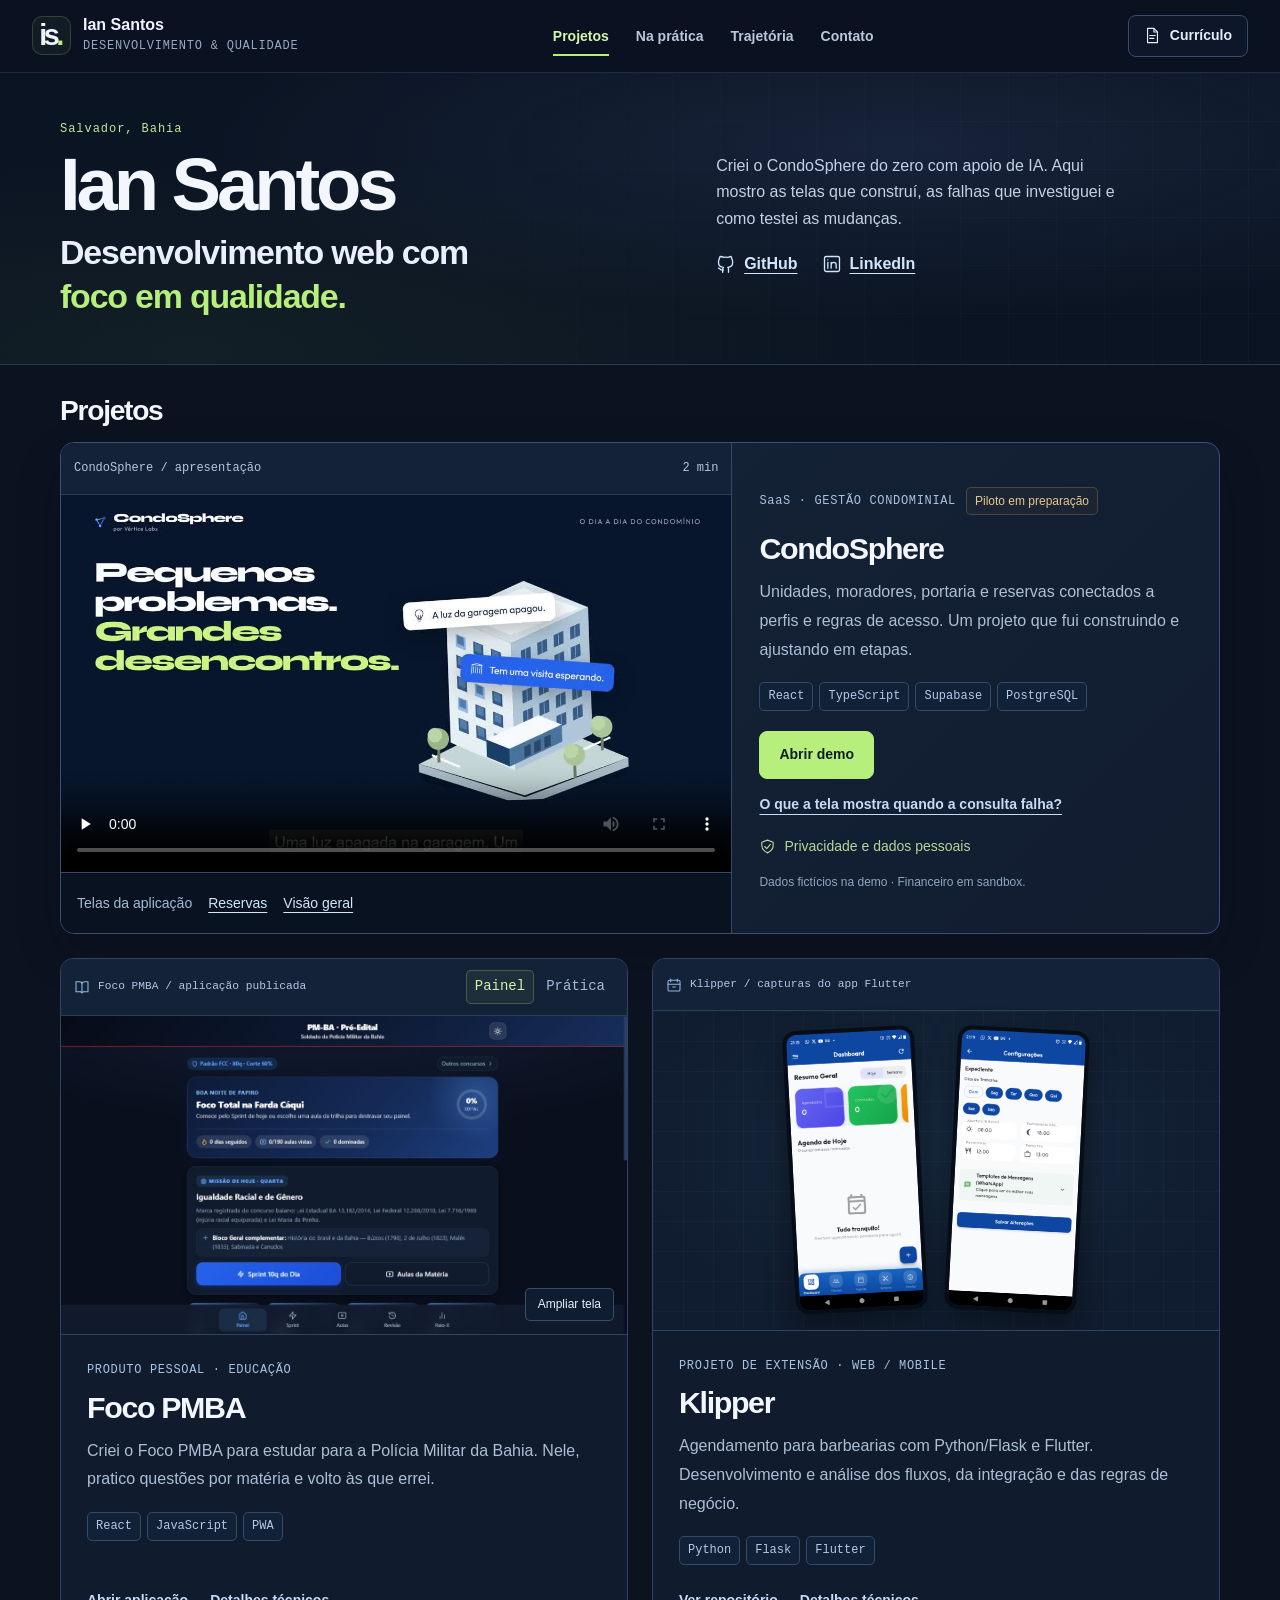
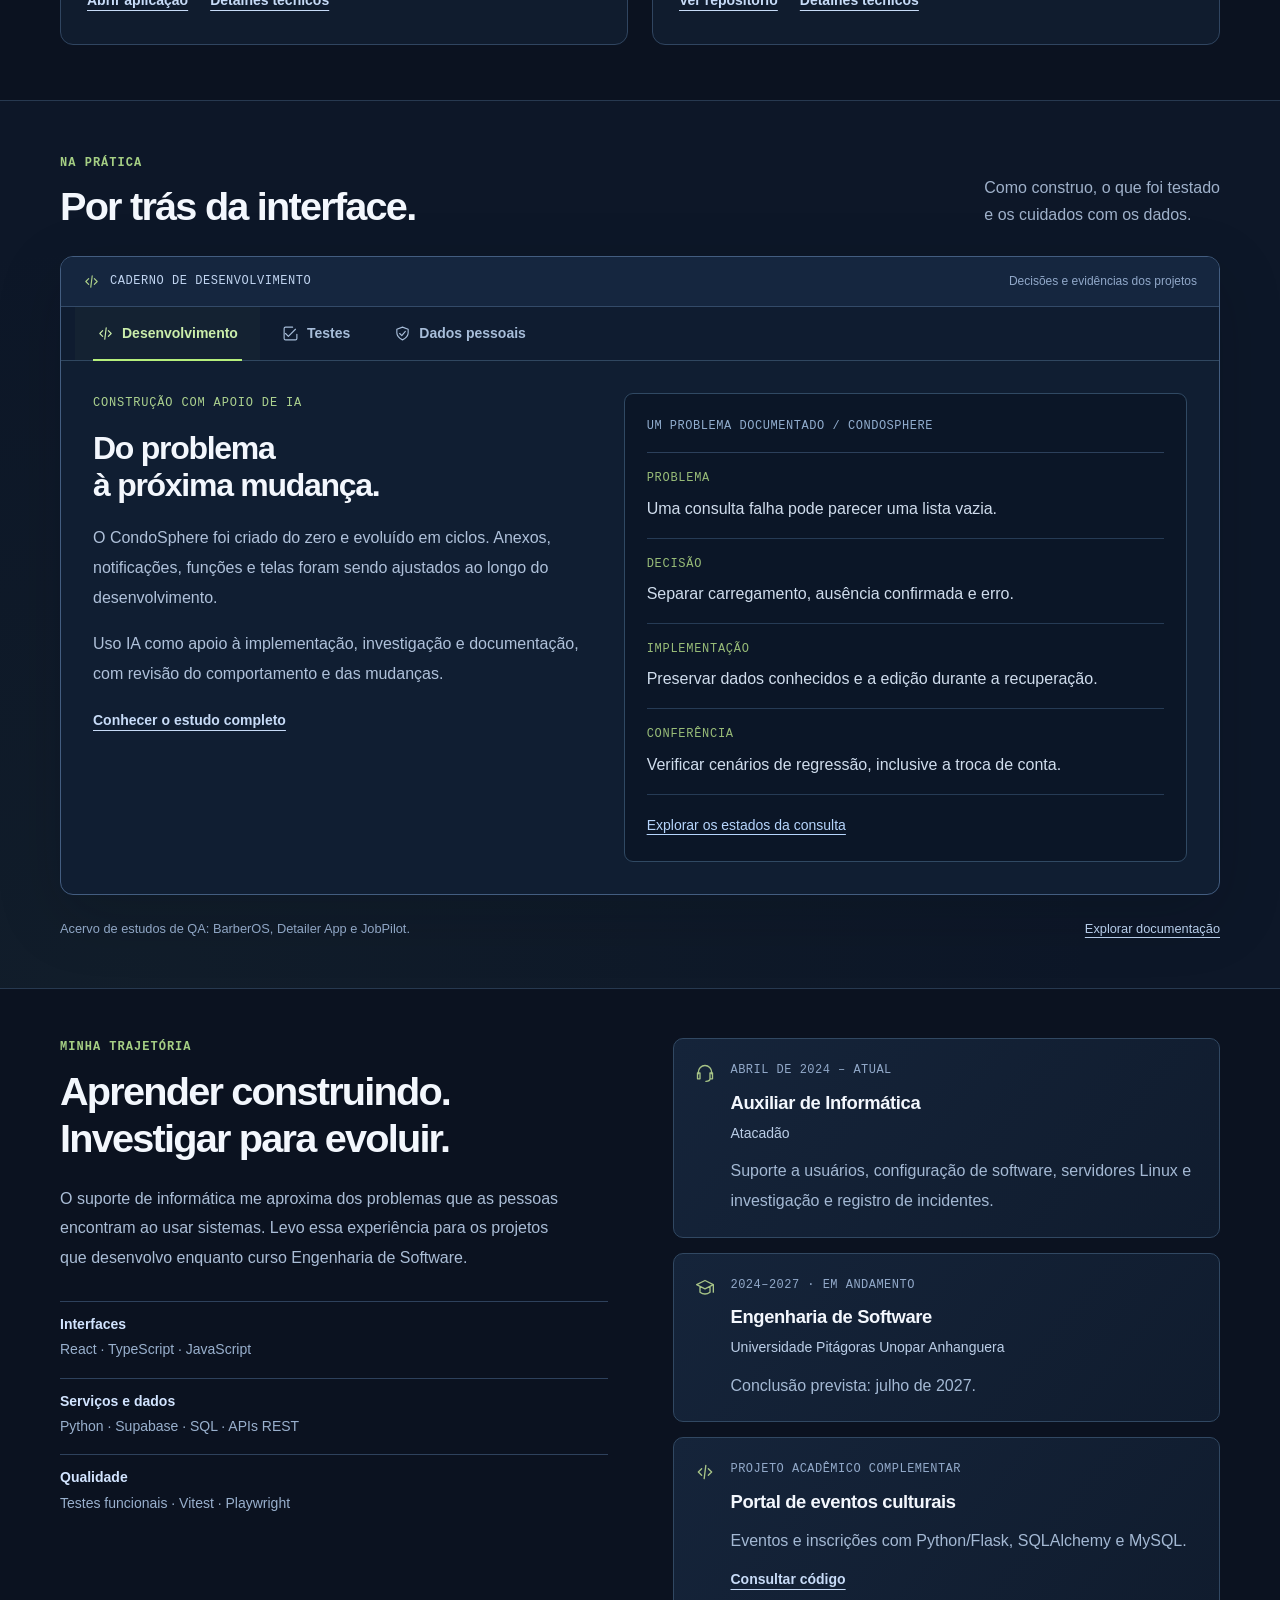
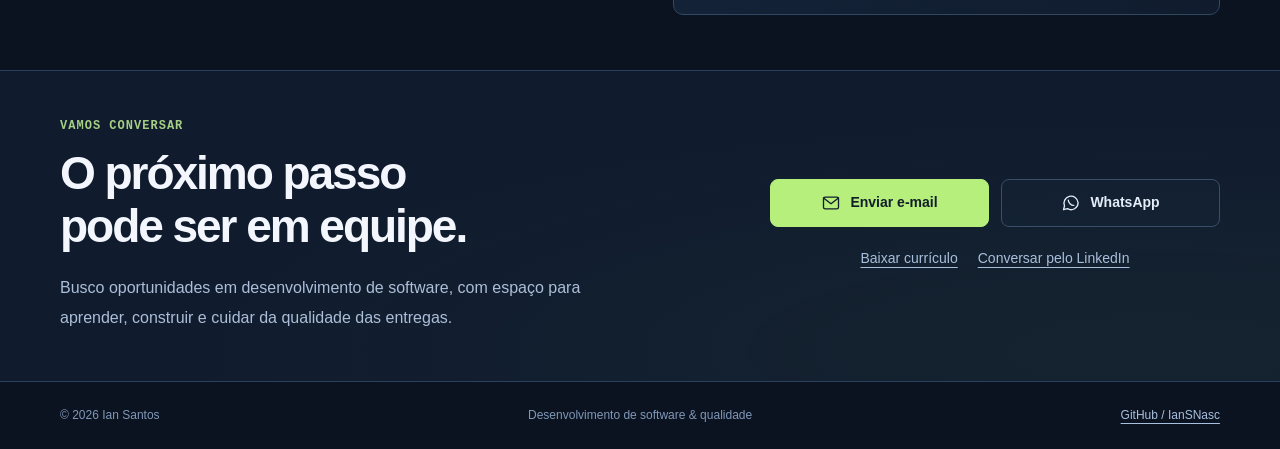
==== docs/index.html @ 783ab62a "Inclui vídeo de apresentação do CondoSphere no portfólio" ====
<!doctype html><html lang="pt-BR"><head><meta charset="utf-8"><meta name="viewport" content="width=device-width, initial-scale=1"><title>Ian Santos | Desenvolvimento de software e qualidade</title><meta name="description" content="Ian Santos: desenvolvimento web com apoio de IA, experiência em suporte e projetos como CondoSphere, Foco PMBA e Klipper. Explore interfaces, decisões, testes e cuidados com dados pessoais."><meta name="theme-color" content="#0b1220"><meta property="og:title" content="Ian Santos | Desenvolvimento de software e qualidade"><meta property="og:description" content="Projetos que construo, problemas que investigo e decisões que posso mostrar."><link rel="icon" href="assets/favicon.svg" type="image/svg+xml"><link rel="stylesheet" href="assets/site.css"><link rel="stylesheet" href="assets/portfolio.css"><script type="module" src="assets/site.js"></script><script type="module" src="assets/showcase.js"></script><script type="module" src="assets/motion.js"></script><script type="module" src="assets/workbench.js"></script></head><body class="portfolio"><a class="skip" href="#conteudo">Pular para o conteúdo</a>
<header class="site-header"><a class="brand" href="#inicio" aria-label="Ian Santos, início"><span class="monogram">is<span>.</span></span><span>Ian Santos<small>DESENVOLVIMENTO & QUALIDADE</small></span></a><nav aria-label="Navegação principal"><a href="#projetos">Projetos</a><a href="#pratica">Na prática</a><a href="#sobre">Trajetória</a><a href="#contato">Contato</a></nav><a class="button small outline header-cta" href="cv/Ian-Santos-Desenvolvimento.pdf"><svg class="ui-icon" viewBox="0 0 24 24" fill="none" stroke="currentColor" stroke-width="1.6" stroke-linecap="round" stroke-linejoin="round" aria-hidden="true"><path d="M14 2H5v20h14V7Z"/><path d="M14 2v5h5M8 12h8m-8 4h6"/></svg>Currículo</a></header>
<main id="conteudo"><div class="reading-progress" aria-hidden="true"></div><section class="hero editorial-hero studio-hero" id="inicio"><div class="hero-mesh" aria-hidden="true"></div><div class="wrap intro-compact">
  <div>
    <p class="intro-kicker">Salvador, Bahia</p>
    <h1>Ian Santos<span>Desenvolvimento web com <em>foco em qualidade.</em></span></h1>
  </div>
  <div class="intro-summary">
    <p>Criei o CondoSphere do zero com apoio de IA. Aqui mostro as telas que construí, as falhas que investiguei e como testei as mudanças.</p>
    <div class="intro-links"><a href="https://github.com/IanSNasc" target="_blank" rel="noopener noreferrer"><svg class="ui-icon" viewBox="0 0 24 24" fill="none" stroke="currentColor" stroke-width="1.6" stroke-linecap="round" stroke-linejoin="round" aria-hidden="true"><path d="M9 19c-4 1-4-2-6-2m12 5v-4c0-1 0-2-1-2 3 0 6-1 6-6 0-1 0-3-1-4 0-1 0-2-1-3-2 0-3 1-4 1a14 14 0 0 0-5 0C8 3 7 3 5 3c-1 1-1 2-1 3-1 1-1 3-1 4 0 5 3 6 6 6-1 1-1 2-1 3v3"/></svg>GitHub</a><a href="https://www.linkedin.com/in/ian-santos-qa" target="_blank" rel="noopener noreferrer"><svg class="ui-icon" viewBox="0 0 24 24" fill="none" stroke="currentColor" stroke-width="1.6" stroke-linecap="round" stroke-linejoin="round" aria-hidden="true"><rect x="3" y="3" width="18" height="18" rx="2"/><path d="M7 10v7m0-10v.1M11 17v-7m0 3c0-4 6-4 6 0v4"/></svg>LinkedIn</a></div>
  </div>
</div></section>
<section class="section wrap project-section" id="projetos"><h2 class="project-heading">Projetos</h2>
<article class="project-feature reveal"><div class="project-stage video-stage">
  <div class="stage-bar"><span>CondoSphere / apresentação</span><span>2 min</span></div>
  <video class="project-video" controls playsinline preload="none" width="1280" height="720" poster="assets/videos/condosphere-capa.jpg" aria-label="Apresentação do CondoSphere">
    <source src="assets/videos/condosphere-apresentacao.mp4" type="video/mp4">
    <a href="assets/videos/condosphere-apresentacao.mp4">Abrir o vídeo de apresentação do CondoSphere</a>
  </video>
  <div class="video-screen-links"><span>Telas da aplicação</span><a href="assets/screenshots/condosphere-reservas.jpg">Reservas</a><a href="assets/screenshots/condosphere-visao-geral.jpg">Visão geral</a></div>
</div><div class="feature-copy"><div class="project-meta"><span class="category">SaaS · GESTÃO CONDOMINIAL</span><span class="project-status">Piloto em preparação</span></div><h3>CondoSphere</h3><p>Unidades, moradores, portaria e reservas conectados a perfis e regras de acesso. Um projeto que fui construindo e ajustando em etapas.</p><div class="tags"><span>React</span><span>TypeScript</span><span>Supabase</span><span>PostgreSQL</span></div><div class="project-actions"><a class="button ink" href="https://condosphere.netlify.app/demo/gestao" target="_blank" rel="noopener noreferrer">Abrir demo</a><a class="text-link" href="casos/condosphere/#decisao">O que a tela mostra quando a consulta falha?</a></div><a class="privacy-shortcut" href="#pratica" data-open-workbench="privacy"><svg class="ui-icon" viewBox="0 0 24 24" fill="none" stroke="currentColor" stroke-width="1.6" stroke-linecap="round" stroke-linejoin="round" aria-hidden="true"><path d="M12 3 4 6v5c0 5 4 8 8 10 4-2 8-5 8-10V6Z"/><path d="m8 12 3 3 5-6"/></svg>Privacidade e dados pessoais</a><p class="project-note">Dados fictícios na demo · Financeiro em sandbox.</p></div></article>
<div class="projects-pair"><article class="studio-project reveal"><div class="project-stage" data-project-gallery="pmba"><div class="stage-bar"><span><svg class="ui-icon" viewBox="0 0 24 24" fill="none" stroke="currentColor" stroke-width="1.6" stroke-linecap="round" stroke-linejoin="round" aria-hidden="true"><path d="M12 5v16M3 4h5a4 4 0 0 1 4 4 4 4 0 0 1 4-4h5v15h-5a4 4 0 0 0-4 2 4 4 0 0 0-4-2H3Z"/></svg>Foco PMBA / aplicação publicada</span><div class="screen-options" role="group" aria-label="Telas do Foco PMBA"><button type="button" data-screen-file="pmba-painel.jpg" aria-pressed="true">Painel</button><button type="button" data-screen-file="pmba-sprint.jpg" aria-pressed="false">Prática</button></div></div><a class="project-capture" href="assets/screenshots/pmba-painel.jpg" aria-label="Ampliar painel do Foco PMBA"><img src="assets/screenshots/pmba-painel.jpg" width="1280" height="720" alt="Painel original do aplicativo Foco PMBA" loading="lazy"><span class="expand-capture">Ampliar tela</span></a><p class="sr-only" data-screen-status aria-live="polite"></p></div><div class="studio-project-copy"><p class="category">PRODUTO PESSOAL · EDUCAÇÃO</p><h3>Foco PMBA</h3><p>Criei o Foco PMBA para estudar para a Polícia Militar da Bahia. Nele, pratico questões por matéria e volto às que errei.</p><div class="tags"><span>React</span><span>JavaScript</span><span>PWA</span></div><div class="project-actions"><a class="text-link" href="https://pm-sp-questoes.web.app/" target="_blank" rel="noopener noreferrer">Abrir aplicação</a><button class="text-button" data-case="pmba">Detalhes técnicos</button></div></div></article>
<article class="studio-project reveal"><div class="mobile-stage"><div class="stage-bar"><span><svg class="ui-icon" viewBox="0 0 24 24" fill="none" stroke="currentColor" stroke-width="1.6" stroke-linecap="round" stroke-linejoin="round" aria-hidden="true"><rect x="3" y="5" width="18" height="16" rx="2"/><path d="M7 3v4m10-4v4M3 11h18m-11 4h4"/></svg>Klipper / capturas do app Flutter</span></div><div class="phone-composition"><a href="assets/screenshots/klipper-dashboard.jpeg" aria-label="Ampliar painel original do Klipper"><img src="assets/screenshots/klipper-dashboard.jpeg" width="720" height="1600" alt="Painel original do Klipper em Flutter" loading="lazy"></a><a href="assets/screenshots/klipper-horarios.jpeg" aria-label="Ampliar horários originais do Klipper"><img src="assets/screenshots/klipper-horarios.jpeg" width="720" height="1600" alt="Configuração original de expediente no Klipper" loading="lazy"></a></div></div><div class="studio-project-copy"><p class="category">PROJETO DE EXTENSÃO · WEB / MOBILE</p><h3>Klipper</h3><p>Agendamento para barbearias com Python/Flask e Flutter. Desenvolvimento e análise dos fluxos, da integração e das regras de negócio.</p><div class="tags"><span>Python</span><span>Flask</span><span>Flutter</span></div><div class="project-actions"><a class="text-link" href="https://github.com/IanSNasc/projeto-extensao-2-klipper" target="_blank" rel="noopener noreferrer">Ver repositório</a><button class="text-button" data-case="klipper">Detalhes técnicos</button></div></div></article></div></section>
<section class="practice-section" id="pratica"><span class="anchor-compat" id="qualidade" aria-hidden="true"></span><span class="anchor-compat" id="processo" aria-hidden="true"></span><div class="wrap"><div class="section-head reveal"><div><p class="eyebrow light">NA PRÁTICA</p><h2>Por trás da interface.</h2></div><p>Como construo, o que foi testado<br>e os cuidados com os dados.</p></div><div class="workbench reveal" data-workbench><div class="workbench-top"><span><svg class="ui-icon" viewBox="0 0 24 24" fill="none" stroke="currentColor" stroke-width="1.6" stroke-linecap="round" stroke-linejoin="round" aria-hidden="true"><path d="m8 8-4 4 4 4m8-8 4 4-4 4m-3-12-2 16"/></svg>CADERNO DE DESENVOLVIMENTO</span><span>Decisões e evidências dos projetos</span></div><div class="workbench-tabs" role="tablist" aria-label="Etapas do trabalho" hidden><button id="tab-development" type="button" role="tab" aria-selected="true" aria-controls="panel-development" data-workbench-tab="development" aria-label="Desenvolvimento"><svg class="ui-icon" viewBox="0 0 24 24" fill="none" stroke="currentColor" stroke-width="1.6" stroke-linecap="round" stroke-linejoin="round" aria-hidden="true"><path d="m8 8-4 4 4 4m8-8 4 4-4 4m-3-12-2 16"/></svg><span class="tab-wide">Desenvolvimento</span><span class="tab-small">Construção</span></button><button id="tab-testing" type="button" role="tab" aria-selected="false" aria-controls="panel-testing" tabindex="-1" data-workbench-tab="testing"><svg class="ui-icon" viewBox="0 0 24 24" fill="none" stroke="currentColor" stroke-width="1.6" stroke-linecap="round" stroke-linejoin="round" aria-hidden="true"><path d="m5 12 4 4L19 6"/><path d="M21 13v6a2 2 0 0 1-2 2H5a2 2 0 0 1-2-2V5a2 2 0 0 1 2-2h10"/></svg>Testes</button><button id="tab-privacy" type="button" role="tab" aria-selected="false" aria-controls="panel-privacy" tabindex="-1" data-workbench-tab="privacy"><svg class="ui-icon" viewBox="0 0 24 24" fill="none" stroke="currentColor" stroke-width="1.6" stroke-linecap="round" stroke-linejoin="round" aria-hidden="true"><path d="M12 3 4 6v5c0 5 4 8 8 10 4-2 8-5 8-10V6Z"/><path d="m8 12 3 3 5-6"/></svg>Dados pessoais</button></div>
<section class="workbench-panel" id="panel-development" role="tabpanel" aria-labelledby="tab-development" tabindex="0"><div class="workbench-story"><p class="panel-kicker">CONSTRUÇÃO COM APOIO DE IA</p><h3>Do problema<br>à próxima mudança.</h3><p>O CondoSphere foi criado do zero e evoluído em ciclos. Anexos, notificações, funções e telas foram sendo ajustados ao longo do desenvolvimento.</p><p>Uso IA como apoio à implementação, investigação e documentação, com revisão do comportamento e das mudanças.</p><a class="text-link" href="casos/condosphere/">Conhecer o estudo completo</a></div><div class="decision-notebook"><div class="notebook-label">UM PROBLEMA DOCUMENTADO / CONDOSPHERE</div><dl><div><dt>PROBLEMA</dt><dd>Uma consulta falha pode parecer uma lista vazia.</dd></div><div><dt>DECISÃO</dt><dd>Separar carregamento, ausência confirmada e erro.</dd></div><div><dt>IMPLEMENTAÇÃO</dt><dd>Preservar dados conhecidos e a edição durante a recuperação.</dd></div><div><dt>CONFERÊNCIA</dt><dd>Verificar cenários de regressão, inclusive a troca de conta.</dd></div></dl><a href="casos/condosphere/#decisao">Explorar os estados da consulta</a></div></section>
<section class="workbench-panel" id="panel-testing" role="tabpanel" aria-labelledby="tab-testing" tabindex="0"><div class="workbench-story"><p class="panel-kicker">TESTES COM VERSÃO E ESCOPO</p><h3>Resultados que<br>dá para conferir.</h3><p>Os registros informam o que foi executado, em qual versão e o que ficou fora da validação.</p><p class="record-note">Execuções locais registradas em 25/11/2026. Este painel consulta resultados documentados; não executa testes ao vivo.</p><button class="text-button" data-case="evidencias">Consultar o registro e seus limites</button></div><div class="test-records"><article><div class="test-record-heading"><span>FOCO PMBA</span><strong class="pass-label">17 / 17 aprovados</strong></div><pre aria-label="Resumo do registro do Foco PMBA"><code>{
  "commit": "089f5e1",
  "testes": 17,
  "aprovados": 17,
  "falhas": 0
}</code></pre><p>Respostas, filtros, treino e preservação do progresso.</p></article><article><div class="test-record-heading"><span>CONDOSPHERE / DOCUMENTOS</span><strong class="pending-label">14 / 15 aprovados</strong></div><p>Uma falha na expectativa dos argumentos da consulta do cadastro permanece no registro. A execução completa do projeto teve outras falhas.</p><a class="text-link" href="casos/condosphere/#evidencias">Ver cenários, versão e limites</a></article></div></section>
<section class="workbench-panel" id="panel-privacy" role="tabpanel" aria-labelledby="tab-privacy" tabindex="0"><div class="workbench-story"><p class="panel-kicker">CUIDADOS COM DADOS PESSOAIS</p><h3>Acesso e exposição<br>também são decisões.</h3><p>O fluxo de privacidade documentado restringe os dados por titular, seleciona campos na exportação e exige revisão da entrega de arquivos.</p><p class="record-note">Implementação local documentada. Publicação e homologação autenticada não confirmadas; a política de retenção dos dados de origem permanece pendente.</p><a class="text-link" href="casos/condosphere/#privacidade">Explorar privacidade e evidências</a></div><div class="privacy-notebook"><div class="privacy-proof"><svg class="ui-icon" viewBox="0 0 24 24" fill="none" stroke="currentColor" stroke-width="1.6" stroke-linecap="round" stroke-linejoin="round" aria-hidden="true"><path d="M12 3 4 6v5c0 5 4 8 8 10 4-2 8-5 8-10V6Z"/><path d="m8 12 3 3 5-6"/></svg><div><strong>45 testes aprovados</strong><span>Seis suítes · registro local · commit 303c81c</span></div></div><dl><div><dt>NO PRODUTO</dt><dd>Isolamento por titular, exportação com escopo e entrega revisada.</dd></div><div><dt>NO PORTFÓLIO</dt><dd>Capturas e PDF revisados; exemplos de telefone e referências locais minimizados.</dd></div><div><dt>NA PUBLICAÇÃO</dt><dd>Verificação de padrões de dados indevidos e credenciais no CI, sem imprimir os valores encontrados.</dd></div></dl><p>Testes locais e verificações de publicação não certificam conformidade integral com a LGPD.</p></div></section></div><div class="archive-line"><span>Acervo de estudos de QA: BarberOS, Detailer App e JobPilot.</span><a href="https://github.com/IanSNasc/portfolio-qa-ian-santos/tree/master/projetos" target="_blank" rel="noopener noreferrer">Explorar documentação</a></div></div></section>
<section class="trajectory-section wrap section" id="sobre"><div class="trajectory-copy"><p class="eyebrow light">MINHA TRAJETÓRIA</p><h2>Aprender construindo.<br>Investigar para evoluir.</h2><p>O suporte de informática me aproxima dos problemas que as pessoas encontram ao usar sistemas. Levo essa experiência para os projetos que desenvolvo enquanto curso Engenharia de Software.</p><div class="skill-groups"><div><h3>Interfaces</h3><p>React · TypeScript · JavaScript</p></div><div><h3>Serviços e dados</h3><p>Python · Supabase · SQL · APIs REST</p></div><div><h3>Qualidade</h3><p>Testes funcionais · Vitest · Playwright</p></div></div></div><div class="career-cards"><article><svg class="ui-icon" viewBox="0 0 24 24" fill="none" stroke="currentColor" stroke-width="1.6" stroke-linecap="round" stroke-linejoin="round" aria-hidden="true"><path d="M4 13v-2a8 8 0 0 1 16 0v2M6 12H3v7h3zm12 0h3v7h-3zm0 7c0 2-2 3-5 3"/></svg><div><span>ABRIL DE 2024 – ATUAL</span><h3>Auxiliar de Informática</h3><strong>Atacadão</strong><p>Suporte a usuários, configuração de software, servidores Linux e investigação e registro de incidentes.</p></div></article><article><svg class="ui-icon" viewBox="0 0 24 24" fill="none" stroke="currentColor" stroke-width="1.6" stroke-linecap="round" stroke-linejoin="round" aria-hidden="true"><path d="m2 8 10-5 10 5-10 5Zm4 2v7c4 3 8 3 12 0v-7M22 8v9"/></svg><div><span>2024–2027 · EM ANDAMENTO</span><h3>Engenharia de Software</h3><strong>Universidade Pitágoras Unopar Anhanguera</strong><p>Conclusão prevista: julho de 2027.</p></div></article><article><svg class="ui-icon" viewBox="0 0 24 24" fill="none" stroke="currentColor" stroke-width="1.6" stroke-linecap="round" stroke-linejoin="round" aria-hidden="true"><path d="m8 8-4 4 4 4m8-8 4 4-4 4m-3-12-2 16"/></svg><div><span>PROJETO ACADÊMICO COMPLEMENTAR</span><h3>Portal de eventos culturais</h3><p>Eventos e inscrições com Python/Flask, SQLAlchemy e MySQL.</p><a class="text-link" href="https://github.com/IanSNasc/meu-projeto-flask" target="_blank" rel="noopener noreferrer">Consultar código</a></div></article></div></section>
<section class="contact-section" id="contato"><div class="wrap contact-grid"><div><p class="eyebrow light">VAMOS CONVERSAR</p><h2>O próximo passo<br>pode ser em equipe.</h2><p>Busco oportunidades em desenvolvimento de software, com espaço para aprender, construir e cuidar da qualidade das entregas.</p></div><div class="contact-actions">
  <a class="button primary" href="mailto:ian.s4ntos@gmail.com"><svg class="ui-icon" viewBox="0 0 24 24" fill="none" stroke="currentColor" stroke-width="1.6" stroke-linecap="round" stroke-linejoin="round" aria-hidden="true"><rect x="3" y="5" width="18" height="14" rx="2"/><path d="m3 6 9 7 9-7"/></svg>Enviar e-mail</a>
  <a class="button dark-outline" href="https://wa.me/5571992887024?text=Oi%2C%20Ian!%20Vi%20seu%20portf%C3%B3lio%20e%20gostaria%20de%20conversar%20sobre%20uma%20oportunidade." target="_blank" rel="noopener noreferrer"><svg class="ui-icon" viewBox="0 0 24 24" fill="none" stroke="currentColor" stroke-width="1.6" stroke-linecap="round" stroke-linejoin="round" aria-hidden="true"><path d="M20.5 11.5a8.5 8.5 0 0 1-12.8 7.3L3 20l1.2-4.4A8.5 8.5 0 1 1 20.5 11.5Z"/><path d="M8.7 8.5c.1 3.1 3.3 6.3 6.6 6.4"/></svg>WhatsApp</a>
  <div class="contact-resources"><a class="contact-link" href="cv/Ian-Santos-Desenvolvimento.pdf">Baixar currículo</a><a class="contact-link" href="https://www.linkedin.com/in/ian-santos-qa" target="_blank" rel="noopener noreferrer">Conversar pelo LinkedIn</a></div>
</div></div></section></main><footer class="wrap site-footer"><span>© 2026 Ian Santos</span><span>Desenvolvimento de software & qualidade</span><a href="https://github.com/IanSNasc" target="_blank" rel="noopener noreferrer">GitHub / IanSNasc</a></footer>
<dialog id="case-dialog" aria-labelledby="case-title"><div class="dialog-head"><span class="eyebrow">POR TRÁS DO PROJETO</span><button id="close-case" aria-label="Fechar estudo de caso">Fechar ×</button></div><div id="case-content"></div></dialog>
<dialog id="screen-dialog" aria-labelledby="screen-dialog-title"><div class="lightbox-toolbar"><div><span class="eyebrow light">INTERFACE ORIGINAL</span><h2 id="screen-dialog-title">Tela do projeto</h2></div><button type="button" data-close-screen aria-label="Fechar tela ampliada">Fechar ×</button></div><div class="lightbox-image"><img id="screen-dialog-image" alt=""></div><div class="lightbox-footer"><p id="screen-dialog-caption" aria-live="polite"></p><div><button type="button" data-previous-screen aria-label="Ver tela anterior">Anterior</button><span data-screen-count></span><button type="button" data-next-screen aria-label="Ver próxima tela">Próxima</button></div></div></dialog>
<button class="back-top" type="button" aria-label="Voltar ao início">Topo</button><noscript><p class="wrap">Sem JavaScript, os projetos e links continuam disponíveis e as três etapas do painel são apresentadas em sequência. As aplicações externas têm seus próprios requisitos.</p></noscript></body></html>
---- docs/assets/site.css ----
@charset "UTF-8";
:root{--ink:#101b2d;--muted:#536078;--paper:#fff;--soft:#f3f6fa;--line:#dce3ec;--green:#bcf477;--blue:#294cc5;--radius:18px;font-family:Inter,"Segoe UI",Arial,sans-serif;color:var(--ink);background:var(--paper);font-synthesis:none}*{box-sizing:border-box}html{scroll-behavior:smooth;scroll-padding-top:100px}body{margin:0;font-size:16px;line-height:1.65}button,input,select,textarea{font:inherit}a{color:inherit;text-underline-offset:4px}button,a{-webkit-tap-highlight-color:transparent}button{cursor:pointer}a:focus-visible,button:focus-visible,input:focus-visible,select:focus-visible,textarea:focus-visible{outline:3px solid #6686ff;outline-offset:4px}h1,h2,h3,p{margin-top:0}h1,h2,h3{line-height:1.12;letter-spacing:-.045em}h2{font-size:clamp(2rem,3.5vw,3rem);font-weight:750}h3{font-size:1.65rem}.wrap{width:min(1160px,calc(100% - 72px));margin-inline:auto}.section{padding-block:100px}.skip{position:absolute;top:-100px;left:20px;background:var(--green);padding:12px;z-index:20}.skip:focus{top:10px}.site-header{padding:20px 36px;display:flex;align-items:center;gap:40px;justify-content:space-between;max-width:1440px;margin:auto;background:#fff}.brand{display:flex;gap:13px;text-decoration:none;align-items:center;font-weight:750;line-height:1.4}.monogram{font-size:2.1rem;font-weight:800;letter-spacing:-.1em;padding-right:4px}.monogram span{color:#507e25}.brand small{display:block;font: .64rem/1.8 Consolas,monospace;letter-spacing:.09em;font-weight:700}.site-header nav{display:flex;gap:28px;align-items:center}.site-header nav a{font-size:.9rem;text-decoration:none;font-weight:600}.site-header nav a:hover{color:var(--blue)}.button{display:inline-flex;align-items:center;justify-content:center;padding:13px 23px;min-height:48px;border-radius:8px;border:1px solid transparent;text-decoration:none;font-size:.92rem;font-weight:700;line-height:1.4;transition:transform .15s,background .15s;white-space:nowrap}.button:hover{transform:translateY(-2px)}.button.small{padding:10px 16px;min-height:42px}.button.primary{background:var(--green);color:var(--ink)}.button.primary:hover{background:#cdf89e}.button.ink{background:var(--ink);color:white}.button.outline{border-color:var(--line)}.button.dark-outline{border-color:#526079;color:#fff}.actions{display:flex;gap:20px;align-items:center;flex-wrap:wrap}.hero{background:var(--ink);color:white;overflow:hidden}.hero-grid{display:grid;grid-template-columns:1.05fr 1fr;gap:66px;align-items:center;padding-block:72px 75px}.eyebrow,.micro,.project-label,.art-kicker{font:700 .75rem/1.5 Consolas,"Courier New",monospace;letter-spacing:.11em;margin-bottom:20px;color:#4b6352}.eyebrow.light{color:var(--green)}.hero h1{font-size:clamp(3rem,5vw,4.5rem);line-height:1.03;margin-bottom:26px;font-weight:750}.hero h1 span{color:var(--green)}.hero-intro{color:#c4cedd;max-width:465px;font-size:1.08rem;line-height:1.7;margin-bottom:30px}.hero-footnote{font:.78rem/1.6 Consolas,monospace;color:#b7c3d5;margin:24px 0 0}.hero-showcase{position:relative;padding-top:25px}.showcase-caption,.showcase-bottom{display:flex;justify-content:space-between;gap:12px;font:.75rem/1.6 Consolas,monospace;letter-spacing:.05em;color:#b5c3d5;margin-bottom:12px}.showcase-bottom{margin-top:16px;align-items:center;letter-spacing:0}.showcase-bottom a{color:var(--green);font-family:"Segoe UI",Arial,sans-serif;font-size:.78rem;font-weight:650}.product-window{border:1px solid #425268;border-radius:14px;overflow:hidden;box-shadow:0 35px 60px #0004;background:#f5f7fb;color:var(--ink);transform:rotate(-1deg)}.window-bar{padding:16px 20px;display:flex;gap:10px;align-items:center;border-bottom:1px solid var(--line);background:#fff;font-size:.82rem}.product-symbol{display:grid;place-items:center;background:var(--ink);color:var(--green);width:27px;height:27px;border-radius:7px;font-weight:800}.window-label{margin-left:auto;font:.75rem Consolas,monospace;letter-spacing:.06em;color:var(--muted)}.product-body{display:grid;grid-template-columns:52px 1fr}.mini-nav{background:#fff;padding:24px 10px;display:flex;align-items:center;gap:22px;flex-direction:column;border-right:1px solid var(--line);color:#647088}.mini-nav span{width:30px;text-align:center}.mini-active{color:var(--blue);background:#e7edff;border-radius:5px}.product-main{padding:30px 23px}.product-main h2{font-size:1.65rem;margin-bottom:25px}.product-main .micro{font-size:.75rem;margin-bottom:10px;color:var(--muted)}.preview-stats{display:grid;grid-template-columns:repeat(3,1fr);gap:8px;margin-bottom:22px}.preview-stats div{padding:12px 8px;background:#fff;border:1px solid var(--line);border-radius:7px}.preview-stats span{font-size:.75rem;color:var(--muted);display:block}.preview-stats strong{font-size:.8rem;font-weight:700}.preview-row{display:flex;align-items:center;gap:9px;font-size:.75rem;background:#fff;border-radius:8px;padding:14px 10px;margin-bottom:9px;border:1px solid #e1e7ef}.preview-row small{display:block;color:var(--muted);font-size:.75rem}.line-icon{width:26px;height:30px;display:grid;place-items:center;color:var(--blue);font-size:1.1rem}.preview-row .status{margin-left:auto;background:#fff1d6;color:#7b5300;padding:2px 6px;border-radius:5px;font-size:.75rem}.tick{margin-left:auto;color:#3c702a}.preview-code{font:.75rem/1.9 Consolas,monospace;border-top:1px solid var(--line);margin-top:20px;padding-top:15px;color:var(--muted)}.preview-code span{color:#254baf}.stack-strip{display:flex;gap:24px;justify-content:center;font:.75rem Consolas,monospace;color:#bdc8d8;margin-top:42px}.intro-band{background:var(--soft);border-bottom:1px solid var(--line)}.intro-band>.wrap{display:flex;justify-content:space-between;align-items:center;padding-block:26px;gap:24px}.intro-band p{margin:0;font-size:.95rem;color:var(--muted);line-height:1.7}.intro-band strong{font-weight:650;color:var(--ink)}.intro-band span{font:.75rem Consolas,monospace;color:var(--muted)}.section-head{display:flex;justify-content:space-between;align-items:flex-end;gap:30px;margin-bottom:38px}.section-head h2{margin:0}.section-head p:not(.eyebrow){font-size:.92rem;color:var(--muted);margin-bottom:2px;line-height:1.7}.section-head .eyebrow{margin-bottom:16px}.featured-project{display:grid;grid-template-columns:1.2fr 1fr;background:var(--soft);border:1px solid var(--line);border-radius:var(--radius);overflow:hidden}.featured-copy{padding:42px}.featured-copy h3{font-size:2.3rem;margin-bottom:16px}.project-label{color:var(--blue);font-size:.75rem;margin-bottom:14px}.project-lead{font-size:1.55rem;line-height:1.35;letter-spacing:-.035em;font-weight:650;margin-bottom:20px}.featured-copy>p:not(.project-label):not(.project-lead):not(.project-note){color:var(--muted);font-size:.96rem}.tags{display:flex;gap:8px;flex-wrap:wrap;margin:24px 0}.tags span{font:.75rem/1.6 Consolas,monospace;border:1px solid #ccd6e3;border-radius:5px;padding:4px 8px;color:#374962;background:#fff}.text-button,.text-link{color:var(--ink);font-size:.86rem;font-weight:700;text-underline-offset:5px}.text-button{border:0;background:none;padding:12px 0;text-decoration:underline}.project-note{font-size:.76rem;line-height:1.7;color:var(--muted);margin:22px 0 0}.architecture{background:#e8eef4;padding:42px;display:flex;flex-direction:column;justify-content:center}.architecture .micro{text-align:center;font-size:.75rem;color:var(--muted);margin-bottom:25px}.arch-node{background:#fff;border:1px solid #c6d2df;border-radius:10px;padding:17px 20px}.arch-node small{font:.75rem Consolas,monospace;letter-spacing:.08em;color:var(--muted);display:block;margin-bottom:6px}.arch-node strong{display:block;font-size:.94rem}.arch-node span{display:block;font-size:.75rem;color:var(--muted);margin-top:4px}.arch-node.accent{background:var(--ink);color:white;border-color:var(--ink)}.arch-node.accent small{color:var(--green)}.arch-node.accent span{color:#c4cedb}.connector{height:18px;border-left:1px dashed #8091ab;align-self:center}.architecture-note{font-size:.75rem;line-height:1.7;color:var(--muted);text-align:center;margin:22px 0 0}.project-grid{display:grid;grid-template-columns:1fr 1fr;gap:26px;margin-top:26px}.project-card{border:1px solid var(--line);border-radius:var(--radius);overflow:hidden;display:flex;flex-direction:column}.project-art{height:250px;padding:27px 32px;position:relative;overflow:hidden}.art-kicker{display:block;color:inherit;font-size:.75rem;margin-bottom:14px}.project-art>strong{font-size:1.95rem;letter-spacing:-.04em;line-height:1.15;display:block;position:relative;z-index:1}.pmba-art{background:#dce7ff;color:#153b91}.klipper-art{background:#e7eddf;color:#33422a}.art-footer{position:absolute;bottom:24px;font:.75rem Consolas,monospace;letter-spacing:.05em}.study-chart{position:absolute;right:35px;bottom:44px;height:120px;display:flex;align-items:end;gap:8px;transform:rotate(-7deg);opacity:.5}.study-chart i{width:21px;background:#7197e8;border-radius:5px 5px 0 0}.study-chart i:nth-child(1){height:30%}.study-chart i:nth-child(2){height:42%}.study-chart i:nth-child(3){height:34%}.study-chart i:nth-child(4){height:60%}.study-chart i:nth-child(5){height:52%}.study-chart i:nth-child(6){height:75%}.study-chart i:nth-child(7){height:100%;background:#294cc5}.schedule{position:absolute;right:-24px;bottom:45px;display:grid;grid-template-columns:auto auto;gap:8px 18px;padding:18px;background:#fff9;border:1px solid #bccbb8;border-radius:8px;transform:rotate(-8deg);font:.75rem Consolas,monospace}.schedule b{font-weight:normal;border-left:3px solid #5d7948;padding-left:12px}.card-content{padding:30px;display:flex;flex-direction:column;flex:1}.card-content h3{margin-bottom:14px}.card-content>p:not(.project-label){font-size:.94rem;color:var(--muted);margin-bottom:0}.card-links{display:flex;justify-content:space-between;align-items:center;gap:16px;flex-wrap:wrap;margin-top:auto;padding-top:0}.card-links a,.card-links button{font-size:.84rem;font-weight:700}.card-links button{border:0;background:none;padding:12px 0;text-decoration:underline}.card-content>small{display:block;font-size:.75rem;line-height:1.65;color:var(--muted);border-top:1px solid var(--line);padding-top:16px;margin-top:16px}.quality-section{background:var(--ink);color:#fff;padding:85px 0}.quality-section .section-head p:not(.eyebrow){color:#bdc8d9}.quality-grid{display:grid;grid-template-columns:repeat(3,1fr);gap:40px;margin:50px 0}.quality-grid article{border-top:1px solid #42516b;padding-top:25px}.quality-symbol{font:1.7rem Consolas,monospace;color:var(--green);display:block;margin-bottom:25px}.quality-grid h3{font-size:1.4rem;margin-bottom:18px}.quality-grid p{color:#c0ccdc;font-size:.91rem;line-height:1.8}.link-light{border:0;background:none;color:var(--green);font-weight:650;font-size:.83rem;padding:8px 0;text-decoration:underline;text-underline-offset:5px}.archive-line{display:flex;gap:25px;justify-content:space-between;border-top:1px solid #42516b;padding-top:24px;font-size:.78rem;color:#bfcbdb}.archive-line a{white-space:nowrap;color:#fff}.process-section{display:grid;grid-template-columns:1fr 1fr;gap:100px}.section-description{font-size:1.03rem;color:var(--muted);max-width:440px}.process-note{font-size:.78rem;color:var(--muted);border-left:2px solid #aec77b;padding-left:16px;margin-top:30px;max-width:420px}.process-list{list-style:none;padding:0;margin:0}.process-list li{border-top:1px solid var(--line);padding:22px 0}.process-list li:first-child{padding-top:0;border:0}.process-list span{font:.75rem Consolas,monospace;color:var(--blue);letter-spacing:.08em;display:block;margin-bottom:9px}.process-list strong{font-size:1.04rem;line-height:1.5;display:block}.process-list p{font-size:.87rem;line-height:1.7;color:var(--muted);margin:8px 0 0}.about-section{background:var(--soft);padding:80px 0;border-top:1px solid var(--line);border-bottom:1px solid var(--line)}.about-grid{display:grid;grid-template-columns:1fr 1fr;gap:100px}.about-grid h2{font-size:3rem;margin-bottom:18px}.about-lead{font-size:1.4rem;font-weight:650;line-height:1.4}.about-grid p:not(.eyebrow):not(.about-lead){color:var(--muted);font-size:.93rem}.about-details>div{border-bottom:1px solid var(--line);padding:18px 0}.about-details>div:first-child{padding-top:0}.about-details span{font:.75rem Consolas,monospace;letter-spacing:.08em;color:var(--muted);display:block;margin-bottom:10px}.about-details strong{font-size:1rem}.about-details p{margin:8px 0 0}.contact-section{padding-block:100px;text-align:center}.contact-section h2{font-size:clamp(2rem,4vw,3.4rem)}.contact-section>p:not(.eyebrow){max-width:530px;margin-inline:auto;color:var(--muted)}.contact-section .actions{justify-content:center;margin-top:30px}.site-footer{padding-block:27px;border-top:1px solid var(--line);display:flex;gap:20px;justify-content:space-between;color:var(--muted);font-size:.75rem}dialog{border:1px solid var(--line);border-radius:16px;max-width:800px;width:calc(100% - 40px);max-height:85vh;padding:30px 36px;color:var(--ink);box-shadow:0 20px 90px #0004}dialog::backdrop{background:#0c1729b8;backdrop-filter:blur(4px)}.dialog-head{display:flex;justify-content:space-between;gap:20px;align-items:center;border-bottom:1px solid var(--line);padding-bottom:15px;margin-bottom:28px}.dialog-head .eyebrow{margin:0;font-size:.75rem}.dialog-head button{background:var(--soft);border:1px solid var(--line);border-radius:6px;padding:7px 12px;font-size:.85rem;white-space:nowrap}#case-content h2{font-size:2.1rem}#case-content h3{font-size:1.2rem;margin-top:28px;letter-spacing:-.025em}#case-content p,#case-content li{color:var(--muted);font-size:.94rem}#case-content ul{padding-left:22px}#case-content code{font:.8rem Consolas,monospace;overflow-wrap:anywhere;color:var(--ink)}.evidence-callout{padding:18px;border-left:3px solid #5b8b33;background:var(--soft);border-radius:6px}.evidence-callout strong{color:var(--ink)}body:has(dialog[open]){overflow:hidden}
@media(min-width:1500px){.hero-grid{padding-block:90px}.hero h1{font-size:4.7rem}}
@media(max-width:1000px){.site-header{padding:18px 24px;gap:20px}.brand small{font-size:.75rem}.site-header nav{gap:18px}.hero-grid{gap:35px}.hero h1{font-size:3.6rem}.product-main{padding:24px 15px}.window-bar{padding:13px}.window-label{font-size:.75rem}.featured-copy,.architecture{padding:30px}.process-section,.about-grid{gap:55px}.showcase-bottom{flex-direction:column;align-items:start}.stack-strip{gap:16px}.schedule{opacity:.55}.study-chart{opacity:.3}.quality-grid{gap:28px}}
@media(max-width:760px){.wrap{width:calc(100% - 40px)}.site-header{padding:16px 20px;flex-wrap:wrap;gap:15px}.brand{font-size:.95rem}.brand small{font-size:.75rem}.site-header nav{order:3;justify-content:space-between;width:100%;border-top:1px solid var(--line);padding-top:12px;gap:10px}.site-header nav a{font-size:.82rem}.header-cta{font-size:.75rem!important;padding:9px 12px!important}.hero-grid{grid-template-columns:1fr;padding-block:45px;gap:25px}.hero h1{font-size:clamp(2.8rem,10vw,4rem)}.hero-intro{font-size:1rem}.hero-showcase{max-width:500px;width:100%;margin-inline:auto}.product-window{transform:none}.product-main{padding:24px}.product-main h2{font-size:1.8rem}.window-label{font-size:.75rem}.preview-row{font-size:.75rem}.preview-row small{font-size:.75rem}.preview-row .status{font-size:.75rem}.preview-stats span{font-size:.75rem}.preview-stats strong{font-size:.85rem}.showcase-bottom{flex-direction:row;font-size:.75rem;align-items:center}.stack-strip{margin-top:24px}.intro-band>.wrap{align-items:start;flex-direction:column;gap:15px;padding-block:24px}.intro-band span{font-size:.75rem}.section{padding-block:65px}.section-head{flex-direction:column;align-items:start;gap:20px;margin-bottom:28px}.section-head p:not(.eyebrow){font-size:.88rem}.section-head br{display:none}.featured-project,.project-grid,.quality-grid,.process-section,.about-grid{grid-template-columns:1fr}.featured-copy{padding:28px 24px}.featured-copy h3{font-size:2.1rem}.project-lead{font-size:1.35rem}.architecture{padding:30px 24px}.architecture .arch-node{max-width:400px;width:100%;align-self:center}.project-grid{gap:24px}.project-art{height:230px}.card-content{padding:25px}.quality-section{padding-block:65px}.quality-grid{gap:32px;margin-block:35px}.quality-symbol{margin-bottom:16px}.quality-grid h3{margin-bottom:12px}.archive-line{flex-direction:column;gap:12px}.archive-line a{white-space:normal}.process-section{gap:35px}.about-section{padding-block:60px}.about-grid{gap:40px}.about-details>div:last-child{border:0}.contact-section{padding-block:65px}.site-footer{flex-direction:column;gap:7px;padding-block:24px}.site-footer span:nth-child(2){display:none}dialog{padding:22px;max-height:88vh}.dialog-head{gap:10px}.dialog-head .eyebrow{font-size:.75rem}#case-content h2{font-size:1.75rem}}
@media(prefers-reduced-motion:reduce){html{scroll-behavior:auto}.button{transition:none}.button:hover{transform:none}}
@media print{.site-header nav,.header-cta,.hero-showcase,.actions,dialog{display:none}.hero,.quality-section{background:white;color:var(--ink)}.hero h1 span{color:var(--ink)}.hero-intro,.quality-grid p{color:var(--muted)}.hero-grid{display:block}.section,.quality-section,.about-section,.contact-section{padding-block:30px}.featured-project,.project-card,.quality-grid article{break-inside:avoid}.site-footer{display:none}}

/* Capturas reais dos projetos; a apresentação preserva o visual original. */
.real-hero-screen{display:block;overflow:hidden;border:1px solid #40516b;border-radius:14px;background:#07101e;box-shadow:0 25px 60px #0004}.real-hero-screen img{display:block;width:100%;height:auto}.real-showcase{padding-top:0}.real-showcase .showcase-caption{font-size:.75rem;flex-wrap:wrap}.real-showcase .showcase-bottom{font-size:.75rem;flex-wrap:wrap;line-height:1.7}.real-showcase .showcase-bottom a{font-size:.875rem}.real-showcase .stack-strip{margin-top:30px}.real-feature-preview{background:#e8eef4;padding:26px;display:flex;flex-direction:column;justify-content:center;gap:22px}.real-feature-preview>a{display:block;overflow:hidden;border-radius:10px;border:1px solid #bbc9da;background:#07101e}.real-feature-preview img{display:block;width:100%;height:auto}.real-feature-preview strong{font-size:1rem}.real-feature-preview p{font-size:.875rem;color:var(--muted);margin:8px 0}.real-feature-preview .text-button{padding-top:2px}.real-project-art{display:block;padding:0;background:#0c1729;text-decoration:none;height:275px}.real-project-art>img{width:100%;height:100%;display:block;object-fit:cover;object-position:center top}.capture-label{position:absolute;bottom:12px;left:14px;right:14px;background:#101b2df0;color:white;padding:7px 10px;border-radius:5px;font:700 .75rem/1.5 Consolas,monospace;letter-spacing:.04em}.klipper-original{background:#e6edf6}.klipper-original>img{object-fit:contain;object-position:center top}.case-screen{margin:24px 0}.case-screen>a{display:block}.case-screen img{width:100%;height:auto;border:1px solid var(--line);border-radius:10px;display:block}.case-screen figcaption{font-size:.75rem;color:var(--muted);line-height:1.65;margin-top:8px}.mobile-shot-grid{display:grid;grid-template-columns:1fr 1fr;gap:18px}.mobile-shot-grid .case-screen{margin-top:12px}#case-dialog{max-width:1000px}@media(max-width:760px){.real-project-art{height:240px}.real-feature-preview{padding:22px}.real-showcase .showcase-bottom{flex-direction:column;align-items:start}.mobile-shot-grid{grid-template-columns:1fr}.mobile-shot-grid .case-screen{max-width:340px;margin-inline:auto}}
---- docs/assets/portfolio.css ----
/* Ian Santos: apresentação pessoal, interfaces reais e evidências exploráveis. */
body.portfolio{--ink:#eef4fc;--muted:#a7b7ce;--soft:#111e31;--line:#2a3b53;--green:#b6ef7c;--blue:#99bdff;background:#0b1220;color:#eef4fc;font-size:16px;line-height:1.75}
.portfolio h1,.portfolio h2,.portfolio h3{color:#f3f7fd}.portfolio h2{font-size:clamp(1.9rem,3.1vw,2.5rem);letter-spacing:-.045em}.portfolio .wrap{width:min(1160px,calc(100% - 64px))}.sr-only{position:absolute;width:1px;height:1px;padding:0;overflow:hidden;clip-path:inset(50%);white-space:nowrap}.ui-icon{width:20px;height:20px;flex-shrink:0;vertical-align:middle}.portfolio .skip{color:#0d1a2b;z-index:60}.portfolio a:focus-visible,.portfolio button:focus-visible,.portfolio [tabindex]:focus-visible{outline:3px solid #a9cbff;outline-offset:4px}
.portfolio .site-header{position:sticky;top:0;z-index:20;max-width:none;margin:0;padding:14px 32px;gap:25px;background:#0b1322ed;color:#eff5fd;border-bottom:1px solid #293950aa;backdrop-filter:blur(18px);transition:box-shadow .25s}.portfolio .site-header.is-scrolled{box-shadow:0 10px 32px #03081266}.portfolio .brand{gap:12px;font-size:1rem}.portfolio .monogram{display:flex;align-items:center;justify-content:center;position:relative;width:39px;height:39px;background:#b6ef7c0b;border:1px solid #b6ef7c30;border-radius:10px;font-size:1.8rem;letter-spacing:-.12em;padding:0 3px 2px 0;line-height:1}.portfolio .monogram>span{display:inline;color:#b6ef7c}.portfolio .brand small{font:.75rem/1.8 Consolas,monospace;color:#95a9c3;letter-spacing:.065em}.portfolio .site-header nav{gap:27px}.portfolio .site-header nav a{position:relative;font-size:.875rem;font-weight:600;color:#b8c7da;transition:color .2s}.portfolio .site-header nav a:after{content:"";position:absolute;left:0;right:0;bottom:-8px;height:2px;background:#b6ef7c;transform:scaleX(0);transform-origin:left;transition:transform .25s}.portfolio .site-header nav a:hover,.portfolio .site-header nav a[aria-current]{color:#d3f8ad}.portfolio .site-header nav a:hover:after,.portfolio .site-header nav a[aria-current]:after{transform:scaleX(1)}
.portfolio .button{gap:9px;border-radius:8px;font-size:.875rem;font-weight:650;padding:12px 19px;transition:transform .2s,background .2s,box-shadow .2s}.portfolio .button.primary,.portfolio .button.ink{background:#b6ef7c;color:#111e2a;border-color:#b6ef7c}.portfolio .button.primary:hover,.portfolio .button.ink:hover{background:#c9f69e;box-shadow:0 7px 28px #b6ef7c20}.portfolio .button.dark-outline,.portfolio .button.outline{background:#17243b55;color:#e4edf9;border-color:#3a4d69}.portfolio .button.dark-outline:hover,.portfolio .button.outline:hover{background:#20324f;border-color:#7993b7}.portfolio .button.small{padding:9px 15px;min-height:42px}.portfolio .header-cta .ui-icon{width:17px;height:17px}.portfolio .actions{gap:12px}
.reading-progress{position:fixed;left:0;top:0;width:100%;height:2px;z-index:40;pointer-events:none;background:#b6ef7c;transform:scaleX(var(--read-progress,0));transform-origin:left}
.studio-hero{position:relative;isolation:isolate;background:#0b1423;overflow:hidden;border-bottom:1px solid #293b53}.studio-hero:before{content:"";position:absolute;inset:0;pointer-events:none;background:radial-gradient(ellipse at var(--glow-x,70%) var(--glow-y,25%),#536ba62c,transparent 55%),radial-gradient(ellipse at 15% 95%,#70a54613,transparent 50%);z-index:-1}.hero-mesh{position:absolute;inset:0;background-image:linear-gradient(#819dce09 1px,transparent 1px),linear-gradient(90deg,#819dce09 1px,transparent 1px);background-size:48px 48px;mask-image:linear-gradient(90deg,transparent,#000);z-index:-1}.personal-intro{display:grid;grid-template-columns:1.2fr 1fr;align-items:center;gap:58px;padding-block:32px 30px}.intro-kicker{font:.75rem/1.7 Consolas,monospace;letter-spacing:.08em;color:#c0e89c;margin-bottom:13px}.studio-hero h1{font-size:clamp(3.5rem,5.8vw,4.75rem);line-height:1.02;letter-spacing:-.055em;margin-bottom:21px;font-weight:750}.studio-hero h1>span{display:block;font-size:clamp(1.75rem,2.65vw,2.15rem);line-height:1.28;letter-spacing:-.035em;font-weight:650;margin-top:16px;color:#e9f0fc}.studio-hero h1 em{font-style:normal;color:#b6ef7c}.personal-lead{font-size:1rem;line-height:1.8;color:#b6c5db;max-width:580px;margin-bottom:24px}.intro-stack{margin-top:24px}.intro-stack>span{font:.75rem/1.6 Consolas,monospace;letter-spacing:.075em;color:#8fa5c3}.intro-stack p{font-size:.875rem;color:#c3d1e5;margin:6px 0 0}.intro-stack i{font-style:normal;color:#536e95;padding-inline:6px}.personal-copy{animation:intro-appear .7s cubic-bezier(.22,.7,.22,1) both}
.profile-card{position:relative;min-width:0;padding:25px 25px 0;border:1px solid #405472;border-radius:15px;background:linear-gradient(135deg,#1c2b416e,#111c2fba);box-shadow:0 20px 60px #03091640;animation:intro-appear .8s .1s cubic-bezier(.22,.7,.22,1) both}.profile-card:before{content:"";position:absolute;left:25px;right:25px;top:-1px;height:1px;background:linear-gradient(90deg,transparent,#aacae4aa,transparent)}.profile-heading{display:flex;align-items:center;gap:13px;margin-bottom:20px}.profile-avatar{position:relative;display:grid;place-items:center;flex-shrink:0;width:53px;height:53px;border:1px solid #a4d58677;border-radius:14px;background:linear-gradient(135deg,#304b3b,#203552);font:650 1.2rem/1 Consolas,monospace;letter-spacing:-.07em;color:#d5f7b8}.profile-avatar>span{position:absolute;width:14px;height:2px;bottom:9px;right:8px;background:#b6ef7c}.portfolio .profile-heading h2{font-size:1.3rem;margin:0 0 4px;letter-spacing:-.03em}.profile-heading p{font-size:.8rem;color:#a8bbd5;margin:0}.profile-label{margin-left:auto;max-width:115px;line-height:1.6;border:1px solid #55734570;background:#8bd34c0b;padding:5px 7px;border-radius:5px;font:.75rem/1.6 Consolas,monospace;color:#cae8ac;text-align:center;letter-spacing:.04em}.profile-path{display:grid;gap:16px;padding-bottom:23px}.profile-path>div{display:flex;align-items:start;gap:13px}.profile-path .ui-icon{width:18px;height:18px;color:#9abdee;margin-top:5px}.profile-path span{font:.75rem/1.7 Consolas,monospace;color:#8fa5c2;letter-spacing:.055em;display:block;margin-bottom:3px}.profile-path strong{font-size:1rem;line-height:1.5;font-weight:650;display:block;color:#edf3fc}.profile-path p{font-size:.8rem;color:#aebed4;margin:3px 0 0}.profile-social{border-top:1px solid #344760;display:flex;gap:20px;align-items:center;flex-wrap:wrap;padding:15px 0}.profile-social a{display:flex;gap:7px;align-items:center;font-size:.8rem;color:#d5e1f2;text-decoration:none}.profile-social a:hover{color:#b6ef7c}.profile-social .ui-icon{width:16px;height:16px}.profile-social>span{font:.75rem/1.6 Consolas,monospace;color:#8a9fbd;margin-left:auto}
.portfolio .section{padding-block:49px 55px}.portfolio .section-head{margin-bottom:27px;align-items:end;gap:30px}.portfolio .eyebrow{font-size:.75rem;color:#a5cf84;letter-spacing:.085em;margin-bottom:12px}.portfolio .section-head>p{font-size:1rem;line-height:1.7;color:#9fb1ca;margin-bottom:0}.portfolio .section-head h2{margin:0}.project-feature{display:grid;grid-template-columns:1.38fr 1fr;border:1px solid #3d506d;border-radius:14px;overflow:hidden;background:linear-gradient(135deg,#16263a,#111c2f);box-shadow:0 20px 50px #02081322}.project-feature .project-stage{border:0;border-right:1px solid #344963;border-radius:0;box-shadow:none}.project-stage{min-width:0;position:relative;background:#091220;border:1px solid #354966;border-radius:11px;overflow:hidden;transform:perspective(1300px) rotateX(var(--tilt-x,0deg)) rotateY(var(--tilt-y,0deg));transition:transform .4s,box-shadow .3s,border-color .3s}.stage-bar{display:flex;align-items:center;justify-content:space-between;gap:12px;padding:11px 13px;min-height:52px;background:#142238;border-bottom:1px solid #2b3e59;color:#b3c6e0;font:.75rem/1.6 Consolas,monospace}.stage-bar>span{display:flex;align-items:center;gap:8px;min-width:0}.stage-bar .ui-icon{width:16px;height:16px;color:#92b5de}.screen-options{display:flex;gap:3px;align-items:center;flex-shrink:0}.screen-options button{font-size:.875rem;line-height:1.4;padding:6px 8px;border:1px solid transparent;border-radius:5px;background:none;color:#a6bad6;transition:color .2s,background .2s}.screen-options button:hover{color:#e9f3ff;background:#ffffff08}.screen-options button[aria-pressed=true]{color:#d1f2ad;border-color:#92b96a55;background:#a3d46c13}.project-capture{position:relative;display:flex;align-items:center;justify-content:center;background:#07101c;aspect-ratio:16/10;overflow:hidden;text-decoration:none}.project-capture img{display:block;width:100%;height:100%;object-fit:contain;transition:transform .6s cubic-bezier(.22,.7,.22,1)}.project-feature .project-capture{min-height:340px;height:calc(100% - 52px)}.expand-capture{position:absolute;right:13px;bottom:13px;padding:6px 12px;border:1px solid #7e98b966;border-radius:5px;background:#101e33e8;backdrop-filter:blur(6px);color:#e7f1ff;font-size:.75rem;line-height:1.6;transition:background .2s,color .2s}.project-capture:hover .expand-capture{color:#132029;background:#b6ef7c;border-color:#b6ef7c}.feature-copy{padding:27px 27px 23px;display:flex;flex-direction:column;justify-content:center}.project-meta{display:flex;gap:10px;align-items:center;flex-wrap:wrap;margin-bottom:16px}.category{font:.75rem/1.7 Consolas,monospace;color:#aac2e3;letter-spacing:.055em;margin:0}.project-status{font-size:.75rem;line-height:1.5;padding:4px 8px;border:1px solid #947b4c66;background:#a8873e0d;border-radius:5px;color:#e4c891}.feature-copy h3,.studio-project-copy h3{font-size:1.9rem;letter-spacing:-.045em;margin-bottom:13px}.feature-copy>p:not(.project-note),.studio-project-copy>p:not(.category){font-size:1rem;line-height:1.8;color:#adbed5;margin-bottom:18px}.portfolio .tags{gap:6px;margin:0 0 20px}.portfolio .tags span{background:#112137;border:1px solid #334b6a;color:#b5c9e5;font:.75rem/1.7 Consolas,monospace;padding:3px 8px;border-radius:5px;transition:border-color .2s,color .2s}.portfolio .tags span:hover{border-color:#97bd70;color:#d6efb8}.project-actions{display:flex;gap:13px 22px;align-items:center;flex-wrap:wrap}.portfolio .text-link,.portfolio .text-button{color:#c7dbf7;font-size:.875rem;font-weight:650;transition:color .2s;text-decoration-thickness:1px;text-underline-offset:5px}.portfolio .text-link:hover,.portfolio .text-button:hover{color:#b6ef7c}.portfolio .text-button{padding:7px 0;background:none;border:0;text-decoration:underline;cursor:pointer}.privacy-shortcut{display:flex;align-items:center;gap:8px;font-size:.875rem;color:#b6d69c;text-decoration:none;margin-top:18px}.privacy-shortcut .ui-icon{width:17px;height:17px}.privacy-shortcut:hover{text-decoration:underline}.project-note{font-size:.75rem!important;line-height:1.8!important;color:#91a5c0!important;margin:13px 0 0!important}
.projects-pair{display:grid;grid-template-columns:1fr 1fr;gap:24px;margin-top:24px}.studio-project{min-width:0;display:flex;flex-direction:column;overflow:hidden;border:1px solid #304560;border-radius:13px;background:#101c2e;transition:border-color .3s,box-shadow .3s}.studio-project:hover{border-color:#657f9e;box-shadow:0 16px 35px #02081344}.studio-project .project-stage{border:0;border-radius:0;border-bottom:1px solid #304560}.studio-project .project-capture{aspect-ratio:16/9}.studio-project .stage-bar{font-size:.7rem;gap:8px}.studio-project .stage-bar>span{max-width:65%}.studio-project-copy{padding:25px 26px;display:flex;flex-direction:column;flex:1}.studio-project-copy .category{margin-bottom:9px}.studio-project-copy .project-actions{margin-top:auto}.studio-project-copy .tags{margin-bottom:16px}.mobile-stage{position:relative;background:radial-gradient(ellipse at 50% 50%,#29516a44,transparent 75%),#101c2f;border-bottom:1px solid #304560;overflow:hidden}.mobile-stage:before{content:"";position:absolute;inset:52px 0 0;background-image:linear-gradient(#7d9fc20b 1px,transparent 1px),linear-gradient(90deg,#7d9fc20b 1px,transparent 1px);background-size:30px 30px;pointer-events:none}.phone-composition{position:relative;display:flex;justify-content:center;align-items:center;gap:30px;aspect-ratio:16/9;padding:17px 25px}.phone-composition>a{display:block;height:100%;max-width:45%;border:4px solid #060d17;border-radius:14px;overflow:hidden;box-shadow:0 10px 28px #0006;transform:rotate(-3deg);transition:transform .4s,box-shadow .4s}.phone-composition>a+ a{transform:rotate(3deg)}.phone-composition>a:hover{transform:translateY(-4px) rotate(0);box-shadow:0 18px 35px #0008}.phone-composition img{height:100%;width:auto;max-width:100%;object-fit:contain;display:block}
.practice-section{padding-block:53px 48px;background:radial-gradient(ellipse at 10% 100%,#3f614716,transparent 60%),#0d1728;border-block:1px solid #273950}.anchor-compat{display:block;position:relative;top:-110px}.workbench{border:1px solid #435d80;border-radius:13px;background:#101e32;overflow:hidden;box-shadow:0 20px 65px #030a142b}.workbench-top{display:flex;align-items:center;justify-content:space-between;gap:20px;background:#15263f;padding:14px 22px;border-bottom:1px solid #334a68;font-size:.75rem;color:#91a8c9}.workbench-top>span:first-child{display:flex;align-items:center;gap:10px;font:.75rem/1.7 Consolas,monospace;letter-spacing:.045em;color:#c0d4f0}.workbench-top .ui-icon{color:#aed189;width:17px;height:17px}.workbench-tabs{display:flex;gap:0;background:#0f1c30;border-bottom:1px solid #304760;padding-inline:14px}.workbench-tabs[hidden],.workbench-panel[hidden]{display:none}.workbench-tabs button{display:flex;gap:8px;justify-content:center;align-items:center;position:relative;padding:16px 22px;background:none;color:#a7bdd9;border:0;font-size:.875rem;font-weight:600;line-height:1.5}.workbench-tabs button:after{content:"";position:absolute;bottom:-1px;left:18px;right:18px;height:2px;background:#b6ef7c;transform:scaleX(0);transition:transform .2s}.workbench-tabs button:hover{background:#ffffff04;color:#e1edfc}.workbench-tabs button[aria-selected=true]{color:#cbeeab;background:#b6ef7c07}.workbench-tabs button[aria-selected=true]:after{transform:scaleX(1)}.workbench-tabs .ui-icon{width:17px;height:17px}.workbench-panel{display:grid;grid-template-columns:1fr 1.16fr;gap:45px;padding:32px}.workbench-panel+.workbench-panel{border-top:1px solid #304760}.panel-kicker{font:.75rem/1.8 Consolas,monospace;letter-spacing:.07em;color:#acd28f;margin-bottom:16px}.workbench-story h3{font-size:2rem;line-height:1.16;letter-spacing:-.04em;margin-bottom:19px}.workbench-story>p:not(.panel-kicker){font-size:1rem;line-height:1.85;color:#afc1da;margin-bottom:17px}.workbench-story>.text-link,.workbench-story>.text-button{display:inline-block;margin-top:3px}.record-note{font-size:.875rem!important;color:#91a9ca!important;padding-left:14px;border-left:2px solid #526f94;margin-top:21px}.decision-notebook,.privacy-notebook{background:#0b1627;border:1px solid #304963;border-radius:9px;padding:22px}.notebook-label{font:.75rem/1.8 Consolas,monospace;letter-spacing:.045em;color:#91adce;padding-bottom:15px;border-bottom:1px solid #2c405b}.decision-notebook dl,.privacy-notebook dl{margin:0}.decision-notebook dl>div,.privacy-notebook dl>div{border-bottom:1px solid #263b55;padding:15px 0}.decision-notebook dt,.privacy-notebook dt{font:.75rem/1.7 Consolas,monospace;letter-spacing:.06em;color:#98bc78;margin-bottom:6px}.decision-notebook dd,.privacy-notebook dd{margin:0;font-size:1rem;line-height:1.75;color:#d0dded}.decision-notebook>a{display:inline-block;font-size:.875rem;margin-top:18px;color:#b6d5fc}.test-records{display:grid;gap:15px}.test-records article{border:1px solid #344d6b;border-radius:9px;background:#0b1729;padding:20px}.test-record-heading{display:flex;justify-content:space-between;gap:13px;align-items:center;margin-bottom:15px;font:.75rem/1.7 Consolas,monospace;letter-spacing:.03em;color:#9db5d5}.test-record-heading strong{font:.75rem/1.5 "Segoe UI",sans-serif;letter-spacing:0;white-space:nowrap;font-weight:650}.pass-label{color:#b6e08d}.pending-label{color:#e8c186}.test-records pre{margin:0 0 14px;color:#cae6b2;font:.875rem/1.7 Consolas,monospace;overflow:auto;tab-size:2}.test-records p{font-size:.875rem;color:#a3b8d3;line-height:1.85;margin-bottom:0}.test-records .text-link{display:inline-block;margin-top:12px}.privacy-proof{display:flex;gap:12px;align-items:center;padding-bottom:18px;border-bottom:1px solid #30455e}.privacy-proof>.ui-icon{color:#b6ef7c;width:27px;height:27px}.privacy-proof strong{font-size:1.2rem;display:block;line-height:1.5;color:#cdebaf}.privacy-proof span{font:.75rem/1.8 Consolas,monospace;display:block;color:#93aaca;margin-top:4px}.privacy-notebook>p{font-size:.8rem;line-height:1.85;color:#97acc8;margin:16px 0 0}.portfolio .archive-line{display:flex;justify-content:space-between;gap:24px;align-items:center;margin-top:23px;border:0;padding:0;font-size:.8rem;color:#8fa6c5}.portfolio .archive-line a{color:#b6cce9;white-space:normal}
.trajectory-section{display:grid;grid-template-columns:1fr 1fr;gap:65px;align-items:start}.trajectory-copy h2{line-height:1.18;margin-bottom:22px}.trajectory-copy>p:not(.eyebrow){font-size:1rem;color:#aabdd6;line-height:1.85;max-width:500px}.skill-groups{margin-top:28px}.skill-groups>div{border-top:1px solid #2e415c;padding:15px 0}.skill-groups h3{font-size:.875rem;letter-spacing:0;font-weight:650;margin-bottom:5px;color:#d2e4ff}.skill-groups p{font-size:.875rem;color:#99b0cd;margin:0;line-height:1.8}.career-cards{display:grid;gap:15px}.career-cards>article{display:flex;align-items:start;gap:16px;border:1px solid #314862;background:linear-gradient(130deg,#15243a,#101c2e);border-radius:10px;padding:21px}.career-cards .ui-icon{color:#a7c487;margin-top:3px}.career-cards span{font:.75rem/1.8 Consolas,monospace;letter-spacing:.04em;color:#92a9c9;display:block;margin-bottom:8px}.career-cards h3{font-size:1.15rem;letter-spacing:-.02em;margin-bottom:6px;line-height:1.4}.career-cards strong{font-size:.875rem;line-height:1.7;color:#bbcee7;font-weight:500;display:block}.career-cards p{font-size:1rem;line-height:1.85;color:#a4b9d4;margin:11px 0 0}.career-cards .text-link{display:inline-block;margin-top:12px}
.portfolio .contact-section{padding:46px 0 49px;text-align:left;border-block:1px solid #2b405d;background:radial-gradient(ellipse at 90% 90%,#47694217,transparent 60%),#101c2e}.contact-grid{display:grid;grid-template-columns:1.4fr 1fr;gap:80px;align-items:center}.portfolio .contact-section h2{font-size:clamp(2rem,3.6vw,3rem);line-height:1.15;margin-bottom:20px}.contact-section .contact-grid p:not(.eyebrow){font-size:1rem;line-height:1.85;color:#acbed8;max-width:590px;margin:0}.contact-actions{display:grid;grid-template-columns:1fr 1fr;gap:12px}.contact-actions .button{padding-inline:14px}.contact-link{grid-column:1/-1;text-align:center;font-size:.875rem;color:#a8bfdc;margin-top:7px}.portfolio .site-footer{padding-block:23px;border:0;display:flex;gap:20px;align-items:center;color:#8098b9;font-size:.75rem}.portfolio .site-footer>span:nth-child(2){margin-inline:auto}.portfolio .site-footer>a{color:#a7c0df}
.portfolio dialog{color:#eef4fc;background:#101c2e;border-color:#45617f;box-shadow:0 25px 100px #01050caa}.portfolio dialog::backdrop{background:#020814d4;backdrop-filter:blur(7px)}.portfolio .dialog-head{border-color:#38506d}.portfolio .dialog-head button{background:#192e48;color:#dbe8f8;border-color:#44607e}.portfolio #case-content h2{font-size:1.9rem}.portfolio #case-content p,.portfolio #case-content li{color:#b8c9e0;font-size:1rem}.portfolio .evidence-callout{background:#192d3e;border-left-color:#b6ef7c}.portfolio .evidence-callout strong{color:#c9eda6}.portfolio .evidence-callout p{margin-bottom:0}.portfolio dialog[open]{animation:dialog-appear .23s ease-out}
#screen-dialog{max-width:1480px;width:calc(100% - 32px);height:calc(100dvh - 32px);max-height:none;padding:20px 25px;background:#0b1523;display:none;grid-template-rows:auto minmax(0,1fr) auto;gap:16px;overflow:hidden}#screen-dialog[open]{display:grid}.lightbox-toolbar{display:flex;justify-content:space-between;align-items:center;gap:20px}.lightbox-toolbar .eyebrow{font-size:.75rem;display:block;margin-bottom:5px}.lightbox-toolbar h2{font-size:1.1rem;letter-spacing:-.02em;line-height:1.4;margin:0}.lightbox-toolbar button,.lightbox-footer button{background:#1d2c41;border:1px solid #53647a;color:#fff;border-radius:6px;padding:9px 13px;font-size:.875rem;white-space:nowrap}.lightbox-image{min-height:0;display:flex;align-items:center;justify-content:center;background:#060d17;border-radius:8px;overflow:hidden}.lightbox-image img{display:block;max-width:100%;max-height:100%;width:auto;height:auto;object-fit:contain}.lightbox-footer{display:flex;justify-content:space-between;align-items:center;gap:30px}.lightbox-footer p{font-size:.875rem;line-height:1.7;color:#aebed3;margin:0;max-width:600px}.lightbox-footer>div{display:flex;align-items:center;gap:12px}.lightbox-footer [data-screen-count]{font:.8rem Consolas,monospace;white-space:nowrap;color:#b8c8dd}.back-top{position:fixed;bottom:20px;right:20px;z-index:15;border:1px solid #718a5a99;border-radius:30px;background:#182a33ed;color:#ccecaf;font-size:.8rem;padding:9px 15px;opacity:0;visibility:hidden;transform:translateY(10px);transition:opacity .2s,visibility .2s,transform .2s}.back-top.is-visible{opacity:1;visibility:visible;transform:none}.reveal{transition:opacity .65s cubic-bezier(.22,.7,.22,1),transform .65s cubic-bezier(.22,.7,.22,1)}.reveal.is-pending{opacity:0;transform:translateY(20px)}.reveal.is-visible{opacity:1;transform:none}
@keyframes intro-appear{from{opacity:0;transform:translateY(15px)}to{opacity:1;transform:none}}@keyframes dialog-appear{from{opacity:0;translate:0 10px}to{opacity:1;translate:0 0}}
.tab-small{display:none}@media(max-width:760px){.tab-wide{display:none}.tab-small{display:inline}}
@media(hover:hover) and (pointer:fine){.project-capture:hover img{transform:scale(1.018)}}
@media(max-width:1050px){.personal-intro{gap:30px;grid-template-columns:1.1fr 1fr}.profile-card{padding:22px 20px 0}.profile-label{display:none}.profile-social>span{display:none}.studio-hero h1{font-size:4rem}.studio-hero h1>span{font-size:1.85rem}.project-feature{grid-template-columns:1.25fr 1fr}.feature-copy{padding:23px}.project-feature .stage-bar{flex-wrap:wrap}.project-feature .project-capture{height:calc(100% - 82px)}.studio-project .stage-bar{flex-wrap:wrap}.studio-project .stage-bar>span{max-width:none}.workbench-panel{gap:30px;padding:27px}.trajectory-section{gap:40px}.contact-grid{gap:40px}.contact-actions{grid-template-columns:1fr}.portfolio .site-header nav{gap:20px}.portfolio .site-header{padding-inline:24px;gap:20px}}
@media(max-width:760px){html{scroll-padding-top:135px}.portfolio .wrap{width:calc(100% - 40px)}.portfolio .site-header{padding:12px 20px;gap:11px;flex-wrap:wrap}.portfolio .brand{gap:10px;font-size:1rem}.portfolio .monogram{width:34px;height:34px;font-size:1.75rem;border-radius:8px}.portfolio .brand small{font-size:.56rem;letter-spacing:.035em}.portfolio .site-header nav{order:3;width:100%;border-top:1px solid #263c57;justify-content:space-between;padding-top:9px;gap:10px}.portfolio .site-header nav a{font-size:.875rem}.portfolio .site-header nav a:after{bottom:-5px}.portfolio .button.small{padding:8px 11px;font-size:.8rem}.portfolio .header-cta .ui-icon{display:none}.portfolio .header-cta{font-size:.8rem!important;padding:8px 11px!important}.personal-intro{grid-template-columns:1fr;padding-block:30px;gap:28px}.intro-kicker{font-size:.75rem;letter-spacing:.05em;margin-bottom:13px}.studio-hero h1{font-size:clamp(3.1rem,13vw,4.1rem);margin-bottom:19px}.studio-hero h1>span{font-size:clamp(1.4rem,5.9vw,1.8rem);line-height:1.32;margin-top:14px}.personal-lead{font-size:1rem;line-height:1.85;margin-bottom:22px}.portfolio .actions{gap:10px}.portfolio .button{font-size:.875rem;padding:11px 15px}.personal-copy .button .ui-icon{width:17px;height:17px}.intro-stack{margin-top:21px}.intro-stack p{font-size:.8rem;line-height:1.9}.intro-stack i{padding-inline:4px}.profile-card{padding:21px 21px 0}.profile-heading{margin-bottom:19px}.profile-label{display:block;font-size:.7rem;max-width:92px}.portfolio .profile-heading h2{font-size:1.2rem}.profile-avatar{width:46px;height:46px;font-size:1.1rem}.profile-path{gap:15px;padding-bottom:19px}.profile-path strong{font-size:1rem}.profile-path p{font-size:.8rem}.profile-social{gap:25px;padding-block:14px}.profile-social a{font-size:.875rem}.profile-social>span{display:none}.portfolio .section{padding-block:39px 42px}.portfolio .section-head{flex-direction:column;align-items:start;gap:14px;margin-bottom:24px}.portfolio .section-head>p{font-size:1rem}.portfolio .section-head br{display:none}.portfolio h2{font-size:2rem}.project-feature{grid-template-columns:1fr}.project-feature .project-stage{border-right:0;border-bottom:1px solid #344963}.stage-bar{flex-wrap:wrap;padding:11px 12px;gap:8px}.stage-bar>span{font-size:.7rem}.screen-options button{font-size:.875rem;padding:6px 8px}.project-feature .project-capture{height:auto;min-height:0;aspect-ratio:16/10}.feature-copy{padding:23px}.project-meta{gap:10px;margin-bottom:13px}.category{font-size:.75rem}.project-status{font-size:.75rem}.feature-copy h3,.studio-project-copy h3{font-size:1.75rem}.feature-copy>p:not(.project-note),.studio-project-copy>p:not(.category){font-size:1rem}.portfolio .tags{margin-bottom:20px}.project-actions{gap:12px 20px}.privacy-shortcut{margin-top:17px;font-size:.875rem}.project-note{font-size:.75rem!important}.projects-pair{grid-template-columns:1fr;gap:21px;margin-top:21px}.studio-project-copy{padding:23px}.studio-project .stage-bar{gap:8px}.studio-project .project-capture{aspect-ratio:16/10}.phone-composition{aspect-ratio:16/10;padding:16px 24px;gap:25px}.phone-composition>a{border-radius:12px;border-width:3px}.practice-section{padding-block:40px}.workbench-top{padding:14px 17px}.workbench-top>span:first-child{font-size:.75rem;letter-spacing:.025em}.workbench-top>span:last-child{display:none}.workbench-tabs{display:grid;grid-template-columns:1.05fr .65fr 1.15fr;padding-inline:5px;gap:2px}.workbench-tabs button{padding:13px 5px;font-size:.875rem;line-height:1.5;min-width:0}.workbench-tabs .ui-icon{display:none}.workbench-tabs button:after{left:7px;right:7px}.workbench-panel{grid-template-columns:1fr;padding:23px 20px;gap:25px}.workbench-story h3{font-size:1.8rem}.panel-kicker{font-size:.75rem}.workbench-story>p:not(.panel-kicker){font-size:1rem}.decision-notebook,.privacy-notebook{padding:19px}.decision-notebook dd,.privacy-notebook dd{font-size:1rem}.test-records article{padding:18px}.test-record-heading{flex-wrap:wrap;gap:7px;margin-bottom:13px}.test-record-heading strong{font-size:.8rem}.test-records pre{font-size:.8rem}.privacy-proof{gap:10px}.privacy-proof strong{font-size:1.1rem}.privacy-proof span{font-size:.75rem}.portfolio .archive-line{flex-direction:column;align-items:start;gap:8px;font-size:.8rem;margin-top:20px}.trajectory-section{grid-template-columns:1fr;gap:25px}.trajectory-copy h2{font-size:1.9rem}.skill-groups{margin-top:24px}.career-cards>article{padding:20px;gap:13px}.career-cards p{font-size:1rem}.portfolio .contact-section{padding-block:37px}.contact-grid{grid-template-columns:1fr;gap:26px}.portfolio .contact-section h2{font-size:2.2rem}.contact-actions{grid-template-columns:1fr 1fr;gap:10px}.contact-actions .button{font-size:.8rem;padding:11px 10px}.contact-actions .ui-icon{width:16px;height:16px}.portfolio .site-footer{padding-block:22px;padding-right:65px;gap:9px;flex-direction:column;align-items:start;font-size:.75rem}.portfolio .site-footer>span:nth-child(2){display:none}.back-top{right:13px;bottom:13px;font-size:.75rem}.portfolio dialog{padding:22px}.portfolio .dialog-head .eyebrow{font-size:.7rem}.portfolio #case-content h2{font-size:1.75rem}#screen-dialog{width:calc(100% - 16px);height:calc(100dvh - 16px);padding:16px 12px;gap:14px;border-radius:10px}.lightbox-toolbar{align-items:start;gap:12px}.lightbox-toolbar h2{font-size:1rem}.lightbox-toolbar .eyebrow{font-size:.7rem}.lightbox-toolbar button{font-size:.8rem;padding:8px 10px}.lightbox-footer{flex-direction:column;gap:15px;align-items:stretch}.lightbox-footer p{font-size:.8rem}.lightbox-footer>div{justify-content:space-between}.lightbox-footer button{font-size:.8rem}}
@media(max-width:360px){.profile-label{display:none}.personal-copy .actions{align-items:stretch;flex-direction:column}.personal-copy .actions .button{align-self:start}.contact-actions{grid-template-columns:1fr}.contact-link{grid-column:1}}
@media(prefers-reduced-motion:reduce){html{scroll-behavior:auto}.portfolio *,.portfolio *:before,.portfolio *:after{animation:none!important;transition:none!important}.reveal.is-pending{opacity:1;transform:none}.project-stage{transform:none!important}.project-capture:hover img{transform:none}.phone-composition>a:hover{transform:rotate(-3deg)}.phone-composition>a+ a:hover{transform:rotate(3deg)}}

.intro-compact {
  display: grid;
  grid-template-columns: 1.15fr 1fr;
  gap: clamp(2rem, 6vw, 6rem);
  align-items: center;
  padding-block: clamp(1.7rem, 3.6vw, 3rem);
}
.intro-compact h1 { margin: 0; }
.intro-compact .intro-kicker { margin: 0 0 .5rem; }
.intro-compact h1 > span { max-width: 24ch; margin-top: .5rem; }
.intro-summary { max-width: 46ch; }
.intro-summary > p { font-size: 1rem; line-height: 1.65; color: #c2d1e5; margin: 0 0 .75rem; }
.intro-links { display: flex; flex-wrap: wrap; gap: 1.5rem; }
.intro-links a { display: inline-flex; align-items: center; gap: .5rem; min-height: 2.5rem; font-weight: 600; color: #d4e5fb; text-underline-offset: .25rem; }
.intro-links a:hover { color: #b6ef7c; }
.portfolio .project-section { padding-top: clamp(1.3rem, 2.3vw, 2rem); }
.portfolio .project-heading { font-size: clamp(1.5rem, 2.2vw, 2rem); margin: 0 0 1rem; }
@media (max-width: 700px) {
  .intro-compact { grid-template-columns: 1fr; gap: .95rem; padding-block: 1.3rem; }
  .intro-compact h1 > span { font-size: 1.45rem; }
  .intro-summary > p { margin-bottom: .35rem; }
}
.contact-resources { grid-column: 1 / -1; display: flex; flex-wrap: wrap; justify-content: center; gap: .35rem 1.25rem; }

.video-stage { transform: none; }
.project-video { display: block; width: 100%; height: auto; aspect-ratio: 16 / 9; background: #07101c; }
.video-screen-links { display: flex; flex-wrap: wrap; align-items: center; gap: .25rem 1rem; padding: .5rem 1rem; border-top: 1px solid #344963; }
.video-screen-links span { color: #a6bad6; font-size: .875rem; }
.video-screen-links a { display: inline-flex; align-items: center; min-height: 2.75rem; color: #d4e5fb; font-size: .875rem; text-underline-offset: .25rem; }
.video-screen-links a:hover { color: #b6ef7c; }

@media print{body.portfolio{background:white;color:#142238;--muted:#41546e;--ink:#142238;--line:#ccd7e5}.portfolio h1,.portfolio h2,.portfolio h3{color:#142238}.portfolio .site-header{position:static;background:white;color:#142238}.portfolio .site-header nav,.portfolio .header-cta,.reading-progress,.hero-mesh,.profile-card,.back-top,.screen-options,.expand-capture,.workbench-tabs,.portfolio dialog{display:none}.personal-intro{display:block;padding-block:25px}.studio-hero,.project-feature,.studio-project,.practice-section,.workbench,.workbench-panel,.decision-notebook,.privacy-notebook,.test-records article,.portfolio .contact-section{background:white}.studio-hero h1>span,.studio-hero h1 em,.personal-lead{color:#142238}.reveal.is-pending{opacity:1;transform:none}.project-stage{transform:none;box-shadow:none}.project-feature,.projects-pair,.workbench-panel,.trajectory-section,.contact-grid{display:block}.workbench-panel[hidden]{display:block}.project-feature .project-capture{height:auto}.feature-copy,.studio-project-copy{padding:20px}.portfolio .project-actions{display:none}.career-cards>article{background:white}.portfolio .section{padding-block:25px}}
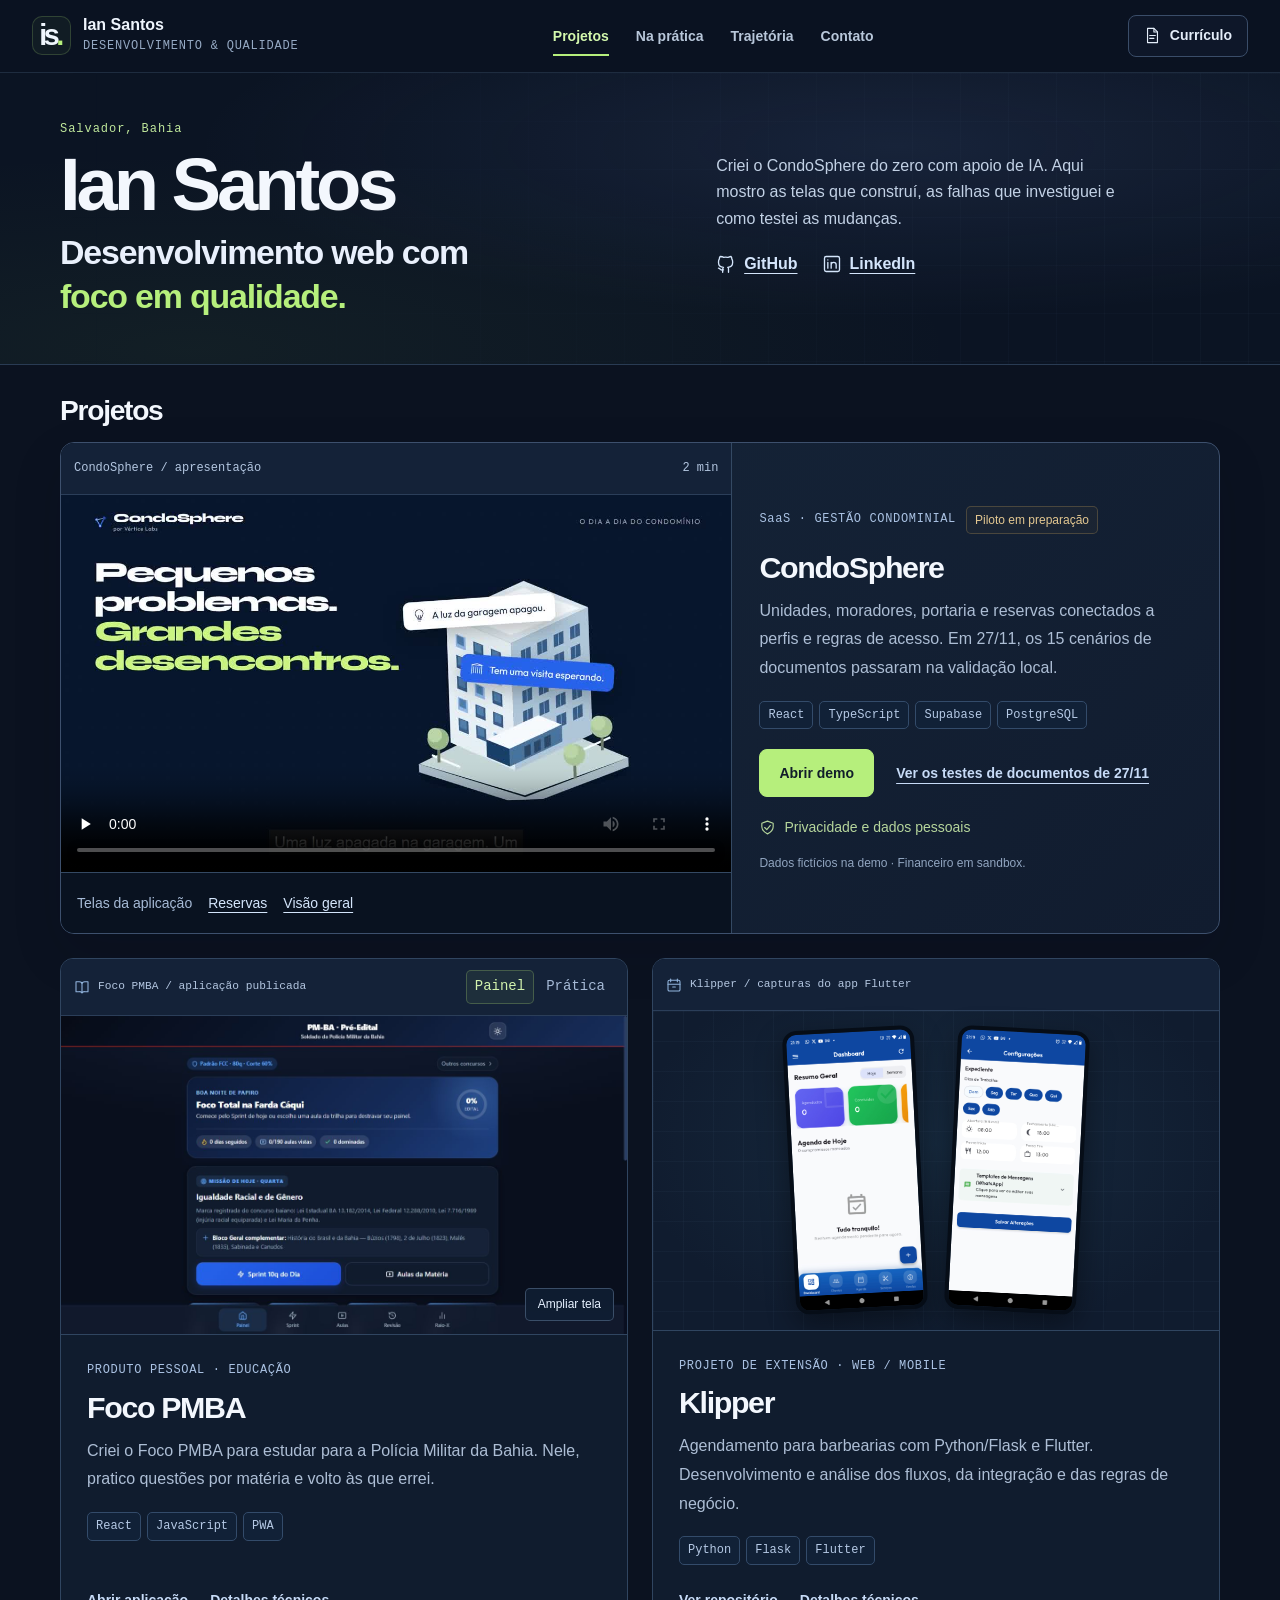
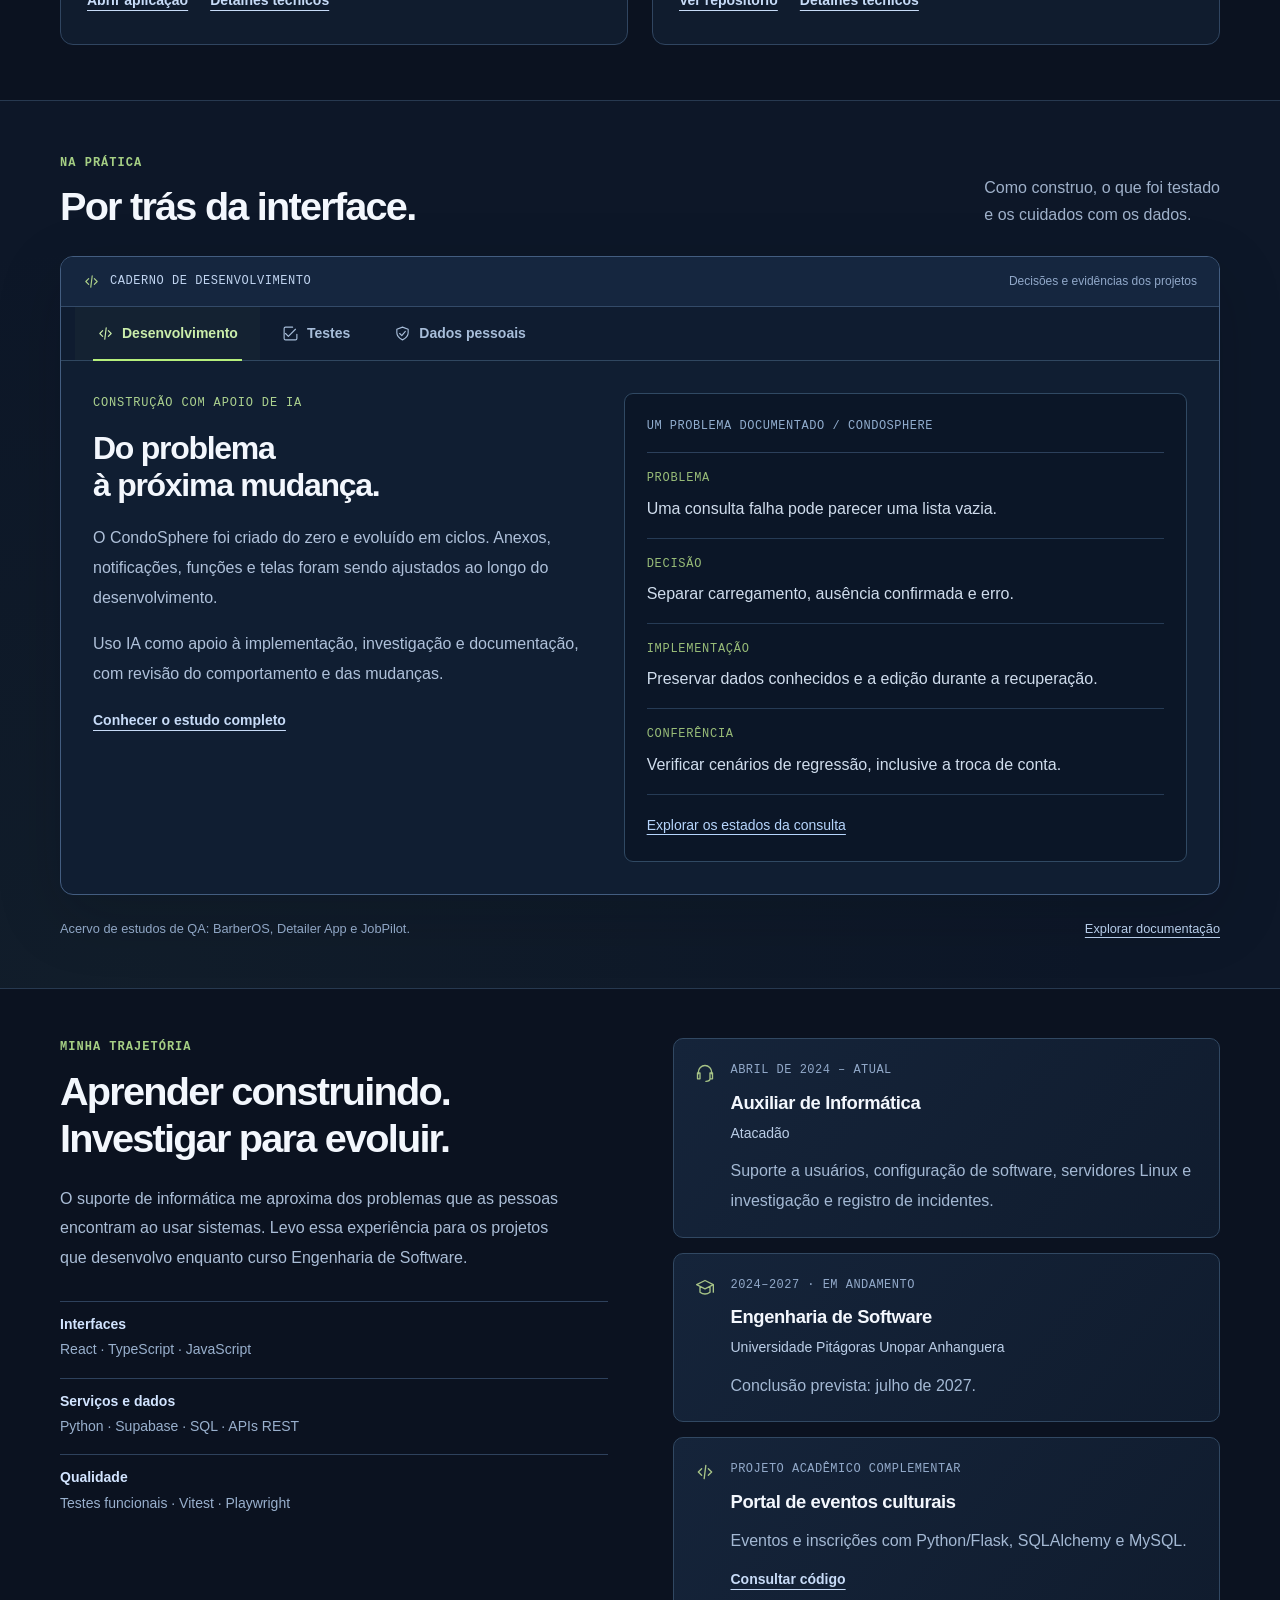
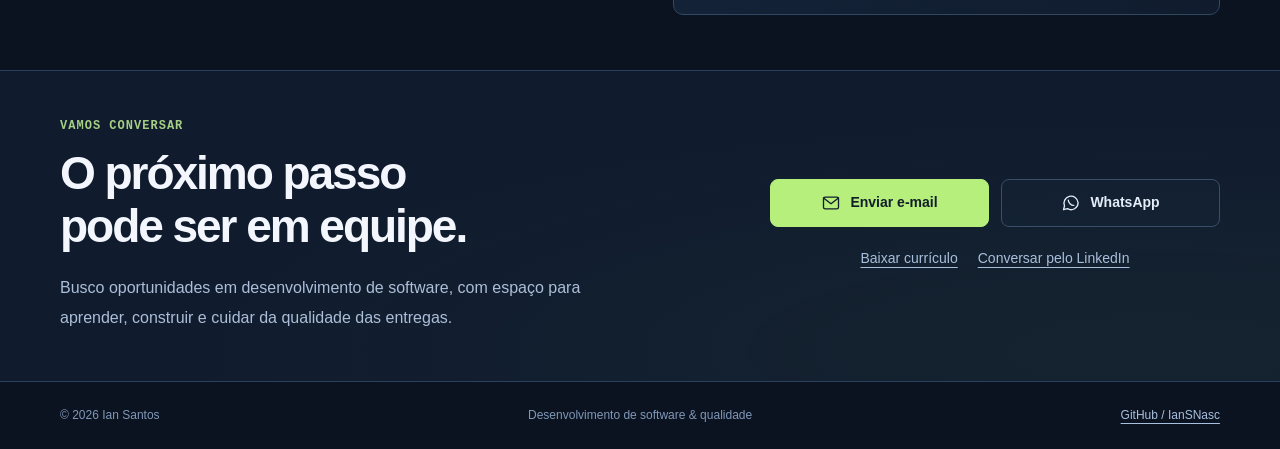
==== commit c22eecde: "Inclui os cenários de 27/11 e dá acesso pela vitrine do CondoSphere" ====
--- a/docs/index.html
+++ b/docs/index.html
@@ -18,17 +18,17 @@
     <a href="assets/videos/condosphere-apresentacao.mp4">Abrir o vídeo de apresentação do CondoSphere</a>
   </video>
   <div class="video-screen-links"><span>Telas da aplicação</span><a href="assets/screenshots/condosphere-reservas.jpg">Reservas</a><a href="assets/screenshots/condosphere-visao-geral.jpg">Visão geral</a></div>
-</div><div class="feature-copy"><div class="project-meta"><span class="category">SaaS · GESTÃO CONDOMINIAL</span><span class="project-status">Piloto em preparação</span></div><h3>CondoSphere</h3><p>Unidades, moradores, portaria e reservas conectados a perfis e regras de acesso. Um projeto que fui construindo e ajustando em etapas.</p><div class="tags"><span>React</span><span>TypeScript</span><span>Supabase</span><span>PostgreSQL</span></div><div class="project-actions"><a class="button ink" href="https://condosphere.netlify.app/demo/gestao" target="_blank" rel="noopener noreferrer">Abrir demo</a><a class="text-link" href="casos/condosphere/#decisao">O que a tela mostra quando a consulta falha?</a></div><a class="privacy-shortcut" href="#pratica" data-open-workbench="privacy"><svg class="ui-icon" viewBox="0 0 24 24" fill="none" stroke="currentColor" stroke-width="1.6" stroke-linecap="round" stroke-linejoin="round" aria-hidden="true"><path d="M12 3 4 6v5c0 5 4 8 8 10 4-2 8-5 8-10V6Z"/><path d="m8 12 3 3 5-6"/></svg>Privacidade e dados pessoais</a><p class="project-note">Dados fictícios na demo · Financeiro em sandbox.</p></div></article>
+</div><div class="feature-copy"><div class="project-meta"><span class="category">SaaS · GESTÃO CONDOMINIAL</span><span class="project-status">Piloto em preparação</span></div><h3>CondoSphere</h3><p>Unidades, moradores, portaria e reservas conectados a perfis e regras de acesso. Em 27/11, os 15 cenários de documentos passaram na validação local.</p><div class="tags"><span>React</span><span>TypeScript</span><span>Supabase</span><span>PostgreSQL</span></div><div class="project-actions"><a class="button ink" href="https://condosphere.netlify.app/demo/gestao" target="_blank" rel="noopener noreferrer">Abrir demo</a><a class="text-link" href="casos/condosphere/#evidencias">Ver os testes de documentos de 27/11</a></div><a class="privacy-shortcut" href="#pratica" data-open-workbench="privacy"><svg class="ui-icon" viewBox="0 0 24 24" fill="none" stroke="currentColor" stroke-width="1.6" stroke-linecap="round" stroke-linejoin="round" aria-hidden="true"><path d="M12 3 4 6v5c0 5 4 8 8 10 4-2 8-5 8-10V6Z"/><path d="m8 12 3 3 5-6"/></svg>Privacidade e dados pessoais</a><p class="project-note">Dados fictícios na demo · Financeiro em sandbox.</p></div></article>
 <div class="projects-pair"><article class="studio-project reveal"><div class="project-stage" data-project-gallery="pmba"><div class="stage-bar"><span><svg class="ui-icon" viewBox="0 0 24 24" fill="none" stroke="currentColor" stroke-width="1.6" stroke-linecap="round" stroke-linejoin="round" aria-hidden="true"><path d="M12 5v16M3 4h5a4 4 0 0 1 4 4 4 4 0 0 1 4-4h5v15h-5a4 4 0 0 0-4 2 4 4 0 0 0-4-2H3Z"/></svg>Foco PMBA / aplicação publicada</span><div class="screen-options" role="group" aria-label="Telas do Foco PMBA"><button type="button" data-screen-file="pmba-painel.jpg" aria-pressed="true">Painel</button><button type="button" data-screen-file="pmba-sprint.jpg" aria-pressed="false">Prática</button></div></div><a class="project-capture" href="assets/screenshots/pmba-painel.jpg" aria-label="Ampliar painel do Foco PMBA"><img src="assets/screenshots/pmba-painel.jpg" width="1280" height="720" alt="Painel original do aplicativo Foco PMBA" loading="lazy"><span class="expand-capture">Ampliar tela</span></a><p class="sr-only" data-screen-status aria-live="polite"></p></div><div class="studio-project-copy"><p class="category">PRODUTO PESSOAL · EDUCAÇÃO</p><h3>Foco PMBA</h3><p>Criei o Foco PMBA para estudar para a Polícia Militar da Bahia. Nele, pratico questões por matéria e volto às que errei.</p><div class="tags"><span>React</span><span>JavaScript</span><span>PWA</span></div><div class="project-actions"><a class="text-link" href="https://pm-sp-questoes.web.app/" target="_blank" rel="noopener noreferrer">Abrir aplicação</a><button class="text-button" data-case="pmba">Detalhes técnicos</button></div></div></article>
 <article class="studio-project reveal"><div class="mobile-stage"><div class="stage-bar"><span><svg class="ui-icon" viewBox="0 0 24 24" fill="none" stroke="currentColor" stroke-width="1.6" stroke-linecap="round" stroke-linejoin="round" aria-hidden="true"><rect x="3" y="5" width="18" height="16" rx="2"/><path d="M7 3v4m10-4v4M3 11h18m-11 4h4"/></svg>Klipper / capturas do app Flutter</span></div><div class="phone-composition"><a href="assets/screenshots/klipper-dashboard.jpeg" aria-label="Ampliar painel original do Klipper"><img src="assets/screenshots/klipper-dashboard.jpeg" width="720" height="1600" alt="Painel original do Klipper em Flutter" loading="lazy"></a><a href="assets/screenshots/klipper-horarios.jpeg" aria-label="Ampliar horários originais do Klipper"><img src="assets/screenshots/klipper-horarios.jpeg" width="720" height="1600" alt="Configuração original de expediente no Klipper" loading="lazy"></a></div></div><div class="studio-project-copy"><p class="category">PROJETO DE EXTENSÃO · WEB / MOBILE</p><h3>Klipper</h3><p>Agendamento para barbearias com Python/Flask e Flutter. Desenvolvimento e análise dos fluxos, da integração e das regras de negócio.</p><div class="tags"><span>Python</span><span>Flask</span><span>Flutter</span></div><div class="project-actions"><a class="text-link" href="https://github.com/IanSNasc/projeto-extensao-2-klipper" target="_blank" rel="noopener noreferrer">Ver repositório</a><button class="text-button" data-case="klipper">Detalhes técnicos</button></div></div></article></div></section>
 <section class="practice-section" id="pratica"><span class="anchor-compat" id="qualidade" aria-hidden="true"></span><span class="anchor-compat" id="processo" aria-hidden="true"></span><div class="wrap"><div class="section-head reveal"><div><p class="eyebrow light">NA PRÁTICA</p><h2>Por trás da interface.</h2></div><p>Como construo, o que foi testado<br>e os cuidados com os dados.</p></div><div class="workbench reveal" data-workbench><div class="workbench-top"><span><svg class="ui-icon" viewBox="0 0 24 24" fill="none" stroke="currentColor" stroke-width="1.6" stroke-linecap="round" stroke-linejoin="round" aria-hidden="true"><path d="m8 8-4 4 4 4m8-8 4 4-4 4m-3-12-2 16"/></svg>CADERNO DE DESENVOLVIMENTO</span><span>Decisões e evidências dos projetos</span></div><div class="workbench-tabs" role="tablist" aria-label="Etapas do trabalho" hidden><button id="tab-development" type="button" role="tab" aria-selected="true" aria-controls="panel-development" data-workbench-tab="development" aria-label="Desenvolvimento"><svg class="ui-icon" viewBox="0 0 24 24" fill="none" stroke="currentColor" stroke-width="1.6" stroke-linecap="round" stroke-linejoin="round" aria-hidden="true"><path d="m8 8-4 4 4 4m8-8 4 4-4 4m-3-12-2 16"/></svg><span class="tab-wide">Desenvolvimento</span><span class="tab-small">Construção</span></button><button id="tab-testing" type="button" role="tab" aria-selected="false" aria-controls="panel-testing" tabindex="-1" data-workbench-tab="testing"><svg class="ui-icon" viewBox="0 0 24 24" fill="none" stroke="currentColor" stroke-width="1.6" stroke-linecap="round" stroke-linejoin="round" aria-hidden="true"><path d="m5 12 4 4L19 6"/><path d="M21 13v6a2 2 0 0 1-2 2H5a2 2 0 0 1-2-2V5a2 2 0 0 1 2-2h10"/></svg>Testes</button><button id="tab-privacy" type="button" role="tab" aria-selected="false" aria-controls="panel-privacy" tabindex="-1" data-workbench-tab="privacy"><svg class="ui-icon" viewBox="0 0 24 24" fill="none" stroke="currentColor" stroke-width="1.6" stroke-linecap="round" stroke-linejoin="round" aria-hidden="true"><path d="M12 3 4 6v5c0 5 4 8 8 10 4-2 8-5 8-10V6Z"/><path d="m8 12 3 3 5-6"/></svg>Dados pessoais</button></div>
 <section class="workbench-panel" id="panel-development" role="tabpanel" aria-labelledby="tab-development" tabindex="0"><div class="workbench-story"><p class="panel-kicker">CONSTRUÇÃO COM APOIO DE IA</p><h3>Do problema<br>à próxima mudança.</h3><p>O CondoSphere foi criado do zero e evoluído em ciclos. Anexos, notificações, funções e telas foram sendo ajustados ao longo do desenvolvimento.</p><p>Uso IA como apoio à implementação, investigação e documentação, com revisão do comportamento e das mudanças.</p><a class="text-link" href="casos/condosphere/">Conhecer o estudo completo</a></div><div class="decision-notebook"><div class="notebook-label">UM PROBLEMA DOCUMENTADO / CONDOSPHERE</div><dl><div><dt>PROBLEMA</dt><dd>Uma consulta falha pode parecer uma lista vazia.</dd></div><div><dt>DECISÃO</dt><dd>Separar carregamento, ausência confirmada e erro.</dd></div><div><dt>IMPLEMENTAÇÃO</dt><dd>Preservar dados conhecidos e a edição durante a recuperação.</dd></div><div><dt>CONFERÊNCIA</dt><dd>Verificar cenários de regressão, inclusive a troca de conta.</dd></div></dl><a href="casos/condosphere/#decisao">Explorar os estados da consulta</a></div></section>
-<section class="workbench-panel" id="panel-testing" role="tabpanel" aria-labelledby="tab-testing" tabindex="0"><div class="workbench-story"><p class="panel-kicker">TESTES COM VERSÃO E ESCOPO</p><h3>Resultados que<br>dá para conferir.</h3><p>Os registros informam o que foi executado, em qual versão e o que ficou fora da validação.</p><p class="record-note">Execuções locais registradas em 25/11/2026. Este painel consulta resultados documentados; não executa testes ao vivo.</p><button class="text-button" data-case="evidencias">Consultar o registro e seus limites</button></div><div class="test-records"><article><div class="test-record-heading"><span>FOCO PMBA</span><strong class="pass-label">17 / 17 aprovados</strong></div><pre aria-label="Resumo do registro do Foco PMBA"><code>{
+<section class="workbench-panel" id="panel-testing" role="tabpanel" aria-labelledby="tab-testing" tabindex="0"><div class="workbench-story"><p class="panel-kicker">TESTES COM VERSÃO E ESCOPO</p><h3>Resultados que<br>dá para conferir.</h3><p>Os registros informam o que foi executado, em qual versão e o que ficou fora da validação.</p><p class="record-note">Resultados locais de novembro de 2026. Cada projeto indica a data da sua execução.</p><button class="text-button" data-case="evidencias">Consultar o registro e seus limites</button></div><div class="test-records"><article><div class="test-record-heading"><span>FOCO PMBA</span><strong class="pass-label">17 / 17 aprovados</strong></div><pre aria-label="Resumo do registro do Foco PMBA"><code>{
   "commit": "089f5e1",
   "testes": 17,
   "aprovados": 17,
   "falhas": 0
-}</code></pre><p>Respostas, filtros, treino e preservação do progresso.</p></article><article><div class="test-record-heading"><span>CONDOSPHERE / DOCUMENTOS</span><strong class="pending-label">14 / 15 aprovados</strong></div><p>Uma falha na expectativa dos argumentos da consulta do cadastro permanece no registro. A execução completa do projeto teve outras falhas.</p><a class="text-link" href="casos/condosphere/#evidencias">Ver cenários, versão e limites</a></article></div></section>
+}</code></pre><p>25/11 · Respostas, filtros, treino e preservação do progresso.</p></article><article><div class="test-record-heading"><span>CONDOSPHERE / DOCUMENTOS</span><strong class="pass-label">15 / 15 aprovados</strong></div><p>27/11 · Os 15 cenários de documentos passaram, incluindo a carga inicial do cadastro, que falhou em 25/11.</p><a class="text-link" href="casos/condosphere/#evidencias">Comparar as duas execuções</a></article></div></section>
 <section class="workbench-panel" id="panel-privacy" role="tabpanel" aria-labelledby="tab-privacy" tabindex="0"><div class="workbench-story"><p class="panel-kicker">CUIDADOS COM DADOS PESSOAIS</p><h3>Acesso e exposição<br>também são decisões.</h3><p>O fluxo de privacidade documentado restringe os dados por titular, seleciona campos na exportação e exige revisão da entrega de arquivos.</p><p class="record-note">Implementação local documentada. Publicação e homologação autenticada não confirmadas; a política de retenção dos dados de origem permanece pendente.</p><a class="text-link" href="casos/condosphere/#privacidade">Explorar privacidade e evidências</a></div><div class="privacy-notebook"><div class="privacy-proof"><svg class="ui-icon" viewBox="0 0 24 24" fill="none" stroke="currentColor" stroke-width="1.6" stroke-linecap="round" stroke-linejoin="round" aria-hidden="true"><path d="M12 3 4 6v5c0 5 4 8 8 10 4-2 8-5 8-10V6Z"/><path d="m8 12 3 3 5-6"/></svg><div><strong>45 testes aprovados</strong><span>Seis suítes · registro local · commit 303c81c</span></div></div><dl><div><dt>NO PRODUTO</dt><dd>Isolamento por titular, exportação com escopo e entrega revisada.</dd></div><div><dt>NO PORTFÓLIO</dt><dd>Capturas e PDF revisados; exemplos de telefone e referências locais minimizados.</dd></div><div><dt>NA PUBLICAÇÃO</dt><dd>Verificação de padrões de dados indevidos e credenciais no CI, sem imprimir os valores encontrados.</dd></div></dl><p>Testes locais e verificações de publicação não certificam conformidade integral com a LGPD.</p></div></section></div><div class="archive-line"><span>Acervo de estudos de QA: BarberOS, Detailer App e JobPilot.</span><a href="https://github.com/IanSNasc/portfolio-qa-ian-santos/tree/master/projetos" target="_blank" rel="noopener noreferrer">Explorar documentação</a></div></div></section>
 <section class="trajectory-section wrap section" id="sobre"><div class="trajectory-copy"><p class="eyebrow light">MINHA TRAJETÓRIA</p><h2>Aprender construindo.<br>Investigar para evoluir.</h2><p>O suporte de informática me aproxima dos problemas que as pessoas encontram ao usar sistemas. Levo essa experiência para os projetos que desenvolvo enquanto curso Engenharia de Software.</p><div class="skill-groups"><div><h3>Interfaces</h3><p>React · TypeScript · JavaScript</p></div><div><h3>Serviços e dados</h3><p>Python · Supabase · SQL · APIs REST</p></div><div><h3>Qualidade</h3><p>Testes funcionais · Vitest · Playwright</p></div></div></div><div class="career-cards"><article><svg class="ui-icon" viewBox="0 0 24 24" fill="none" stroke="currentColor" stroke-width="1.6" stroke-linecap="round" stroke-linejoin="round" aria-hidden="true"><path d="M4 13v-2a8 8 0 0 1 16 0v2M6 12H3v7h3zm12 0h3v7h-3zm0 7c0 2-2 3-5 3"/></svg><div><span>ABRIL DE 2024 – ATUAL</span><h3>Auxiliar de Informática</h3><strong>Atacadão</strong><p>Suporte a usuários, configuração de software, servidores Linux e investigação e registro de incidentes.</p></div></article><article><svg class="ui-icon" viewBox="0 0 24 24" fill="none" stroke="currentColor" stroke-width="1.6" stroke-linecap="round" stroke-linejoin="round" aria-hidden="true"><path d="m2 8 10-5 10 5-10 5Zm4 2v7c4 3 8 3 12 0v-7M22 8v9"/></svg><div><span>2024–2027 · EM ANDAMENTO</span><h3>Engenharia de Software</h3><strong>Universidade Pitágoras Unopar Anhanguera</strong><p>Conclusão prevista: julho de 2027.</p></div></article><article><svg class="ui-icon" viewBox="0 0 24 24" fill="none" stroke="currentColor" stroke-width="1.6" stroke-linecap="round" stroke-linejoin="round" aria-hidden="true"><path d="m8 8-4 4 4 4m8-8 4 4-4 4m-3-12-2 16"/></svg><div><span>PROJETO ACADÊMICO COMPLEMENTAR</span><h3>Portal de eventos culturais</h3><p>Eventos e inscrições com Python/Flask, SQLAlchemy e MySQL.</p><a class="text-link" href="https://github.com/IanSNasc/meu-projeto-flask" target="_blank" rel="noopener noreferrer">Consultar código</a></div></article></div></section>
 <section class="contact-section" id="contato"><div class="wrap contact-grid"><div><p class="eyebrow light">VAMOS CONVERSAR</p><h2>O próximo passo<br>pode ser em equipe.</h2><p>Busco oportunidades em desenvolvimento de software, com espaço para aprender, construir e cuidar da qualidade das entregas.</p></div><div class="contact-actions">
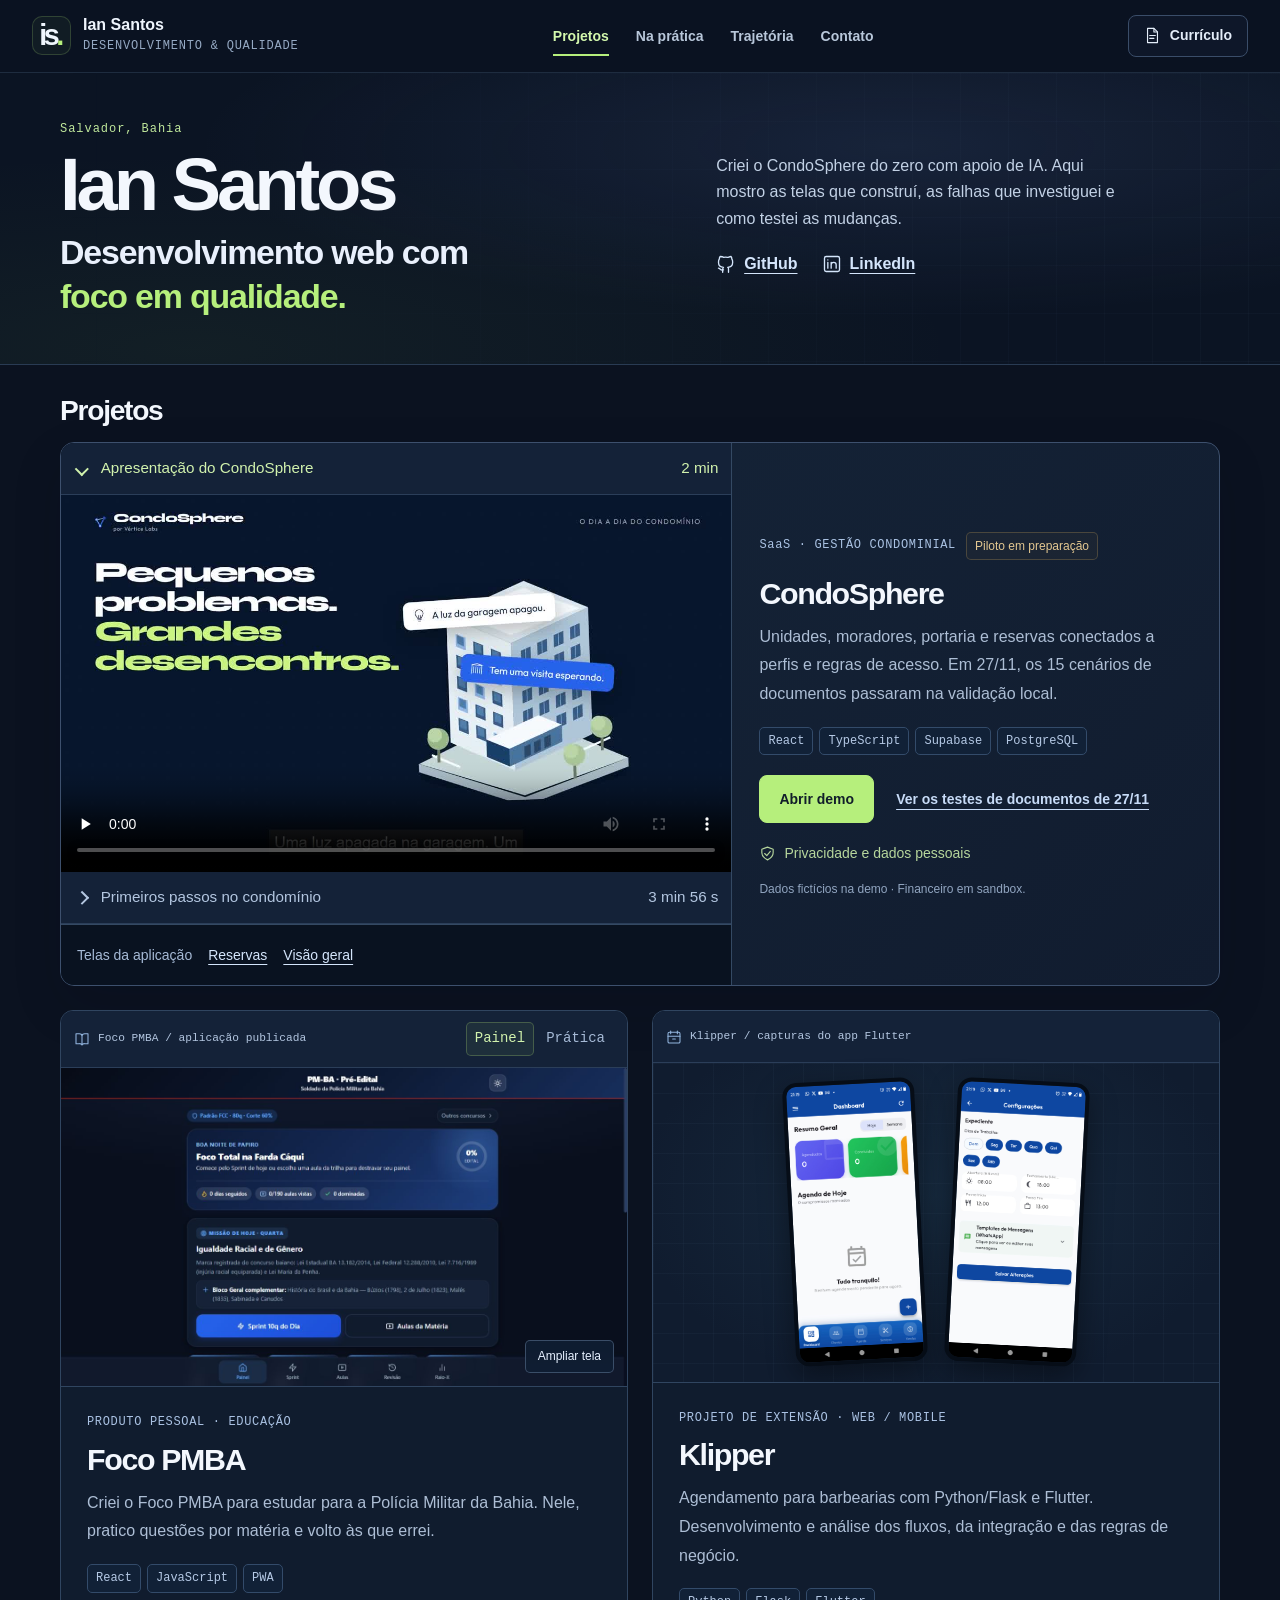
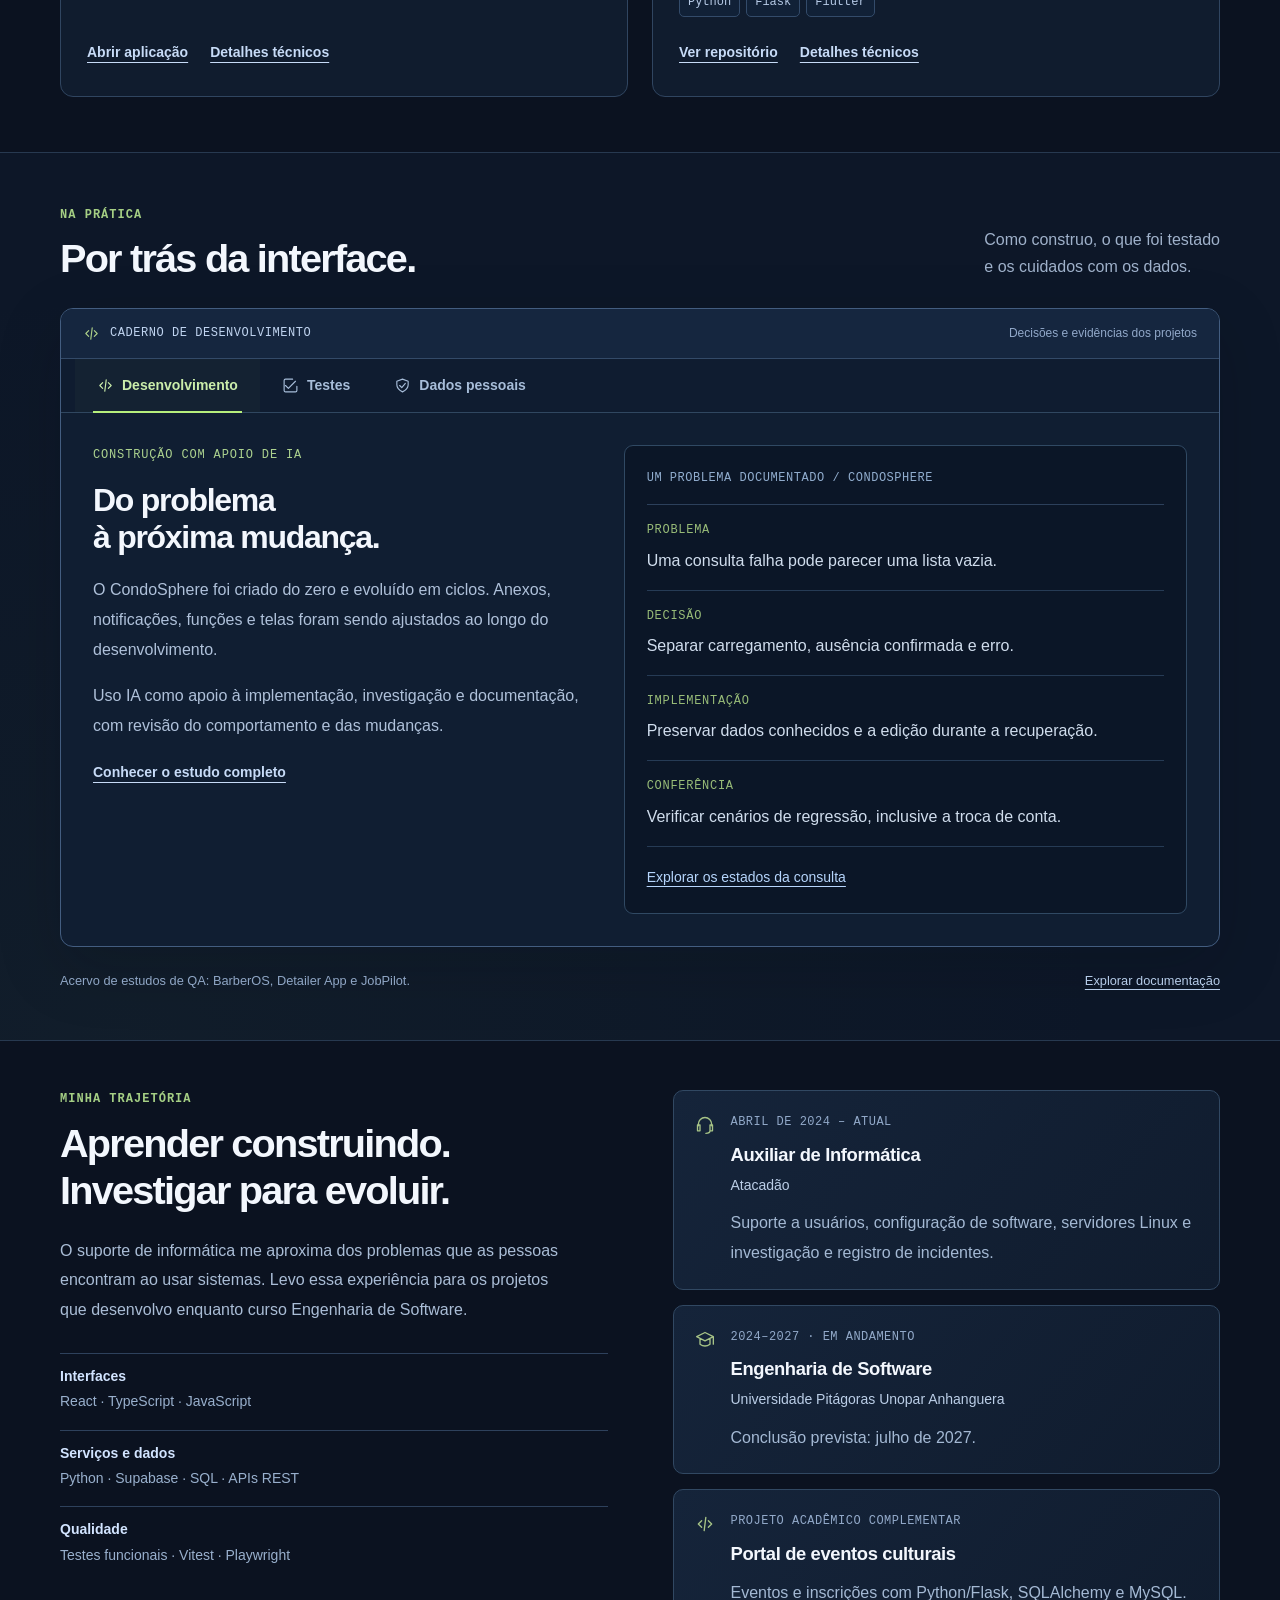
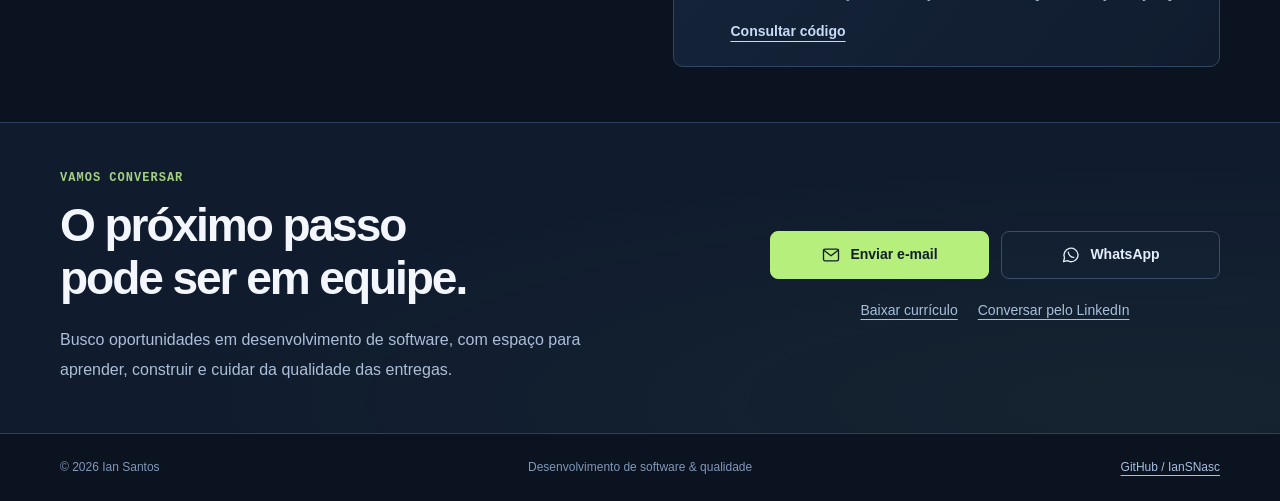
==== commit cde0493e: "Apresenta os dois vídeos do CondoSphere com legendas no portfólio" ====
--- a/docs/index.html
+++ b/docs/index.html
@@ -11,12 +11,23 @@
   </div>
 </div></section>
 <section class="section wrap project-section" id="projetos"><h2 class="project-heading">Projetos</h2>
-<article class="project-feature reveal"><div class="project-stage video-stage">
-  <div class="stage-bar"><span>CondoSphere / apresentação</span><span>2 min</span></div>
-  <video class="project-video" controls playsinline preload="none" width="1280" height="720" poster="assets/videos/condosphere-capa.jpg" aria-label="Apresentação do CondoSphere">
-    <source src="assets/videos/condosphere-apresentacao.mp4" type="video/mp4">
-    <a href="assets/videos/condosphere-apresentacao.mp4">Abrir o vídeo de apresentação do CondoSphere</a>
-  </video>
+<article class="project-feature reveal"><div class="project-stage video-stage" id="videos-condosphere">
+  <details class="video-choice" name="videos-condosphere" open>
+    <summary class="stage-bar"><span>Apresentação do CondoSphere</span><span>2 min</span></summary>
+    <video class="project-video" controls playsinline preload="none" width="1280" height="720" poster="assets/videos/condosphere-capa.jpg" aria-label="Apresentação do CondoSphere">
+      <source src="assets/videos/condosphere-apresentacao.mp4" type="video/mp4">
+      <track kind="captions" srclang="pt-BR" label="Português (Brasil)" src="assets/videos/condosphere-apresentacao.vtt">
+      <a href="assets/videos/condosphere-apresentacao.mp4">Abrir vídeo — Apresentação do CondoSphere</a>
+    </video>
+  </details>
+  <details class="video-choice" name="videos-condosphere">
+    <summary class="stage-bar"><span>Primeiros passos no condomínio</span><span>3 min 56 s</span></summary>
+    <video class="project-video" controls playsinline preload="none" width="1280" height="720" poster="assets/videos/condosphere-primeiros-passos.jpg" aria-label="Primeiros passos no condomínio">
+      <source src="assets/videos/condosphere-primeiros-passos.mp4" type="video/mp4">
+      <track kind="captions" srclang="pt-BR" label="Português (Brasil)" src="assets/videos/condosphere-primeiros-passos.vtt">
+      <a href="assets/videos/condosphere-primeiros-passos.mp4">Abrir vídeo — Primeiros passos no condomínio</a>
+    </video>
+  </details>
   <div class="video-screen-links"><span>Telas da aplicação</span><a href="assets/screenshots/condosphere-reservas.jpg">Reservas</a><a href="assets/screenshots/condosphere-visao-geral.jpg">Visão geral</a></div>
 </div><div class="feature-copy"><div class="project-meta"><span class="category">SaaS · GESTÃO CONDOMINIAL</span><span class="project-status">Piloto em preparação</span></div><h3>CondoSphere</h3><p>Unidades, moradores, portaria e reservas conectados a perfis e regras de acesso. Em 27/11, os 15 cenários de documentos passaram na validação local.</p><div class="tags"><span>React</span><span>TypeScript</span><span>Supabase</span><span>PostgreSQL</span></div><div class="project-actions"><a class="button ink" href="https://condosphere.netlify.app/demo/gestao" target="_blank" rel="noopener noreferrer">Abrir demo</a><a class="text-link" href="casos/condosphere/#evidencias">Ver os testes de documentos de 27/11</a></div><a class="privacy-shortcut" href="#pratica" data-open-workbench="privacy"><svg class="ui-icon" viewBox="0 0 24 24" fill="none" stroke="currentColor" stroke-width="1.6" stroke-linecap="round" stroke-linejoin="round" aria-hidden="true"><path d="M12 3 4 6v5c0 5 4 8 8 10 4-2 8-5 8-10V6Z"/><path d="m8 12 3 3 5-6"/></svg>Privacidade e dados pessoais</a><p class="project-note">Dados fictícios na demo · Financeiro em sandbox.</p></div></article>
 <div class="projects-pair"><article class="studio-project reveal"><div class="project-stage" data-project-gallery="pmba"><div class="stage-bar"><span><svg class="ui-icon" viewBox="0 0 24 24" fill="none" stroke="currentColor" stroke-width="1.6" stroke-linecap="round" stroke-linejoin="round" aria-hidden="true"><path d="M12 5v16M3 4h5a4 4 0 0 1 4 4 4 4 0 0 1 4-4h5v15h-5a4 4 0 0 0-4 2 4 4 0 0 0-4-2H3Z"/></svg>Foco PMBA / aplicação publicada</span><div class="screen-options" role="group" aria-label="Telas do Foco PMBA"><button type="button" data-screen-file="pmba-painel.jpg" aria-pressed="true">Painel</button><button type="button" data-screen-file="pmba-sprint.jpg" aria-pressed="false">Prática</button></div></div><a class="project-capture" href="assets/screenshots/pmba-painel.jpg" aria-label="Ampliar painel do Foco PMBA"><img src="assets/screenshots/pmba-painel.jpg" width="1280" height="720" alt="Painel original do aplicativo Foco PMBA" loading="lazy"><span class="expand-capture">Ampliar tela</span></a><p class="sr-only" data-screen-status aria-live="polite"></p></div><div class="studio-project-copy"><p class="category">PRODUTO PESSOAL · EDUCAÇÃO</p><h3>Foco PMBA</h3><p>Criei o Foco PMBA para estudar para a Polícia Militar da Bahia. Nele, pratico questões por matéria e volto às que errei.</p><div class="tags"><span>React</span><span>JavaScript</span><span>PWA</span></div><div class="project-actions"><a class="text-link" href="https://pm-sp-questoes.web.app/" target="_blank" rel="noopener noreferrer">Abrir aplicação</a><button class="text-button" data-case="pmba">Detalhes técnicos</button></div></div></article>
--- a/docs/assets/portfolio.css
+++ b/docs/assets/portfolio.css
@@ -53,3 +53,11 @@
 .video-screen-links a:hover { color: #b6ef7c; }
 
 @media print{body.portfolio{background:white;color:#142238;--muted:#41546e;--ink:#142238;--line:#ccd7e5}.portfolio h1,.portfolio h2,.portfolio h3{color:#142238}.portfolio .site-header{position:static;background:white;color:#142238}.portfolio .site-header nav,.portfolio .header-cta,.reading-progress,.hero-mesh,.profile-card,.back-top,.screen-options,.expand-capture,.workbench-tabs,.portfolio dialog{display:none}.personal-intro{display:block;padding-block:25px}.studio-hero,.project-feature,.studio-project,.practice-section,.workbench,.workbench-panel,.decision-notebook,.privacy-notebook,.test-records article,.portfolio .contact-section{background:white}.studio-hero h1>span,.studio-hero h1 em,.personal-lead{color:#142238}.reveal.is-pending{opacity:1;transform:none}.project-stage{transform:none;box-shadow:none}.project-feature,.projects-pair,.workbench-panel,.trajectory-section,.contact-grid{display:block}.workbench-panel[hidden]{display:block}.project-feature .project-capture{height:auto}.feature-copy,.studio-project-copy{padding:20px}.portfolio .project-actions{display:none}.career-cards>article{background:white}.portfolio .section{padding-block:25px}}
+
+.video-choice > summary { cursor: pointer; font: inherit; font-size: .95rem; }
+.video-choice > summary::-webkit-details-marker { display: none; }
+.video-choice > summary > span:first-child::before { content: ""; width: .5em; height: .5em; margin-inline: .2em .4em; border: solid currentColor; border-width: 0 2px 2px 0; transform: rotate(-45deg); flex: none; }
+.video-choice[open] > summary > span:first-child::before { transform: rotate(45deg); }
+.video-choice > summary > span:last-child { flex-shrink: 0; font-variant-numeric: tabular-nums; }
+.video-choice > summary:hover, .video-choice[open] > summary { color: #d1f2ad; }
+.video-choice > summary:focus-visible { outline: 2px solid #b6ef7c; outline-offset: -3px; }
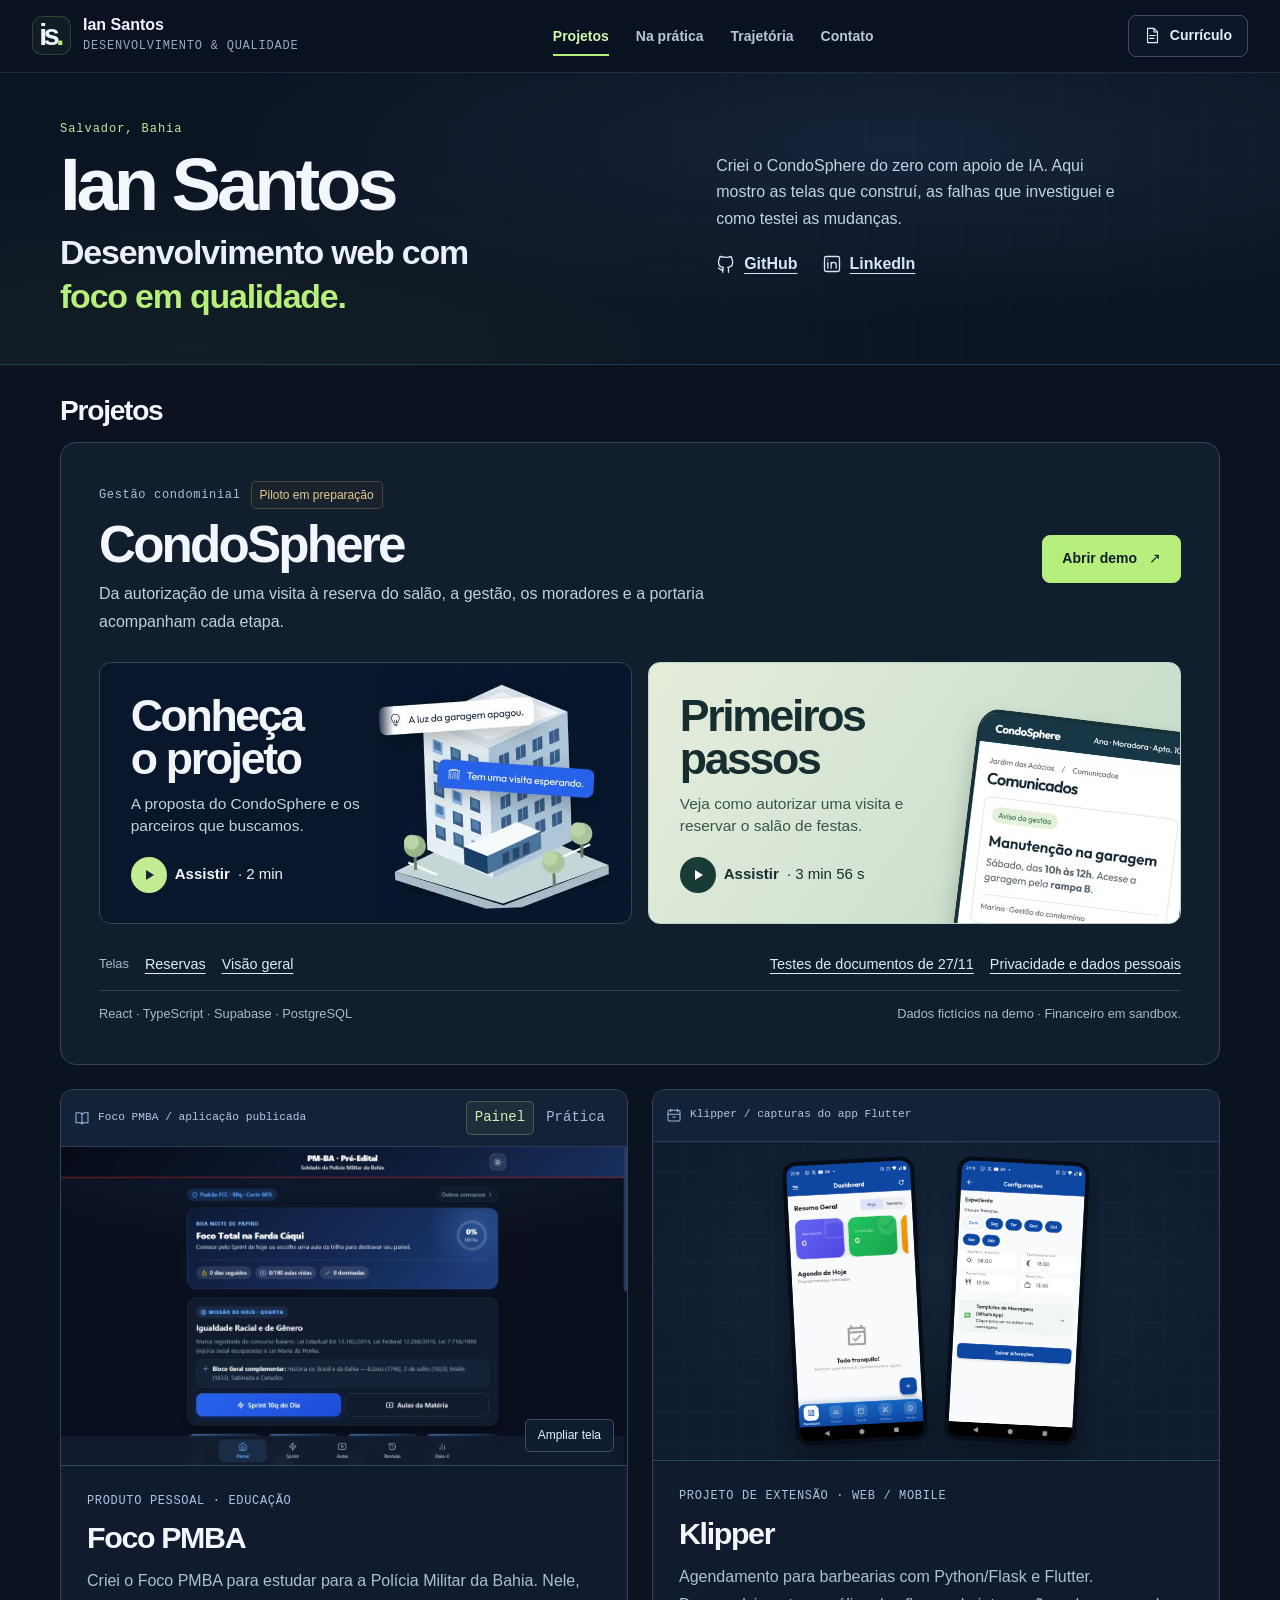
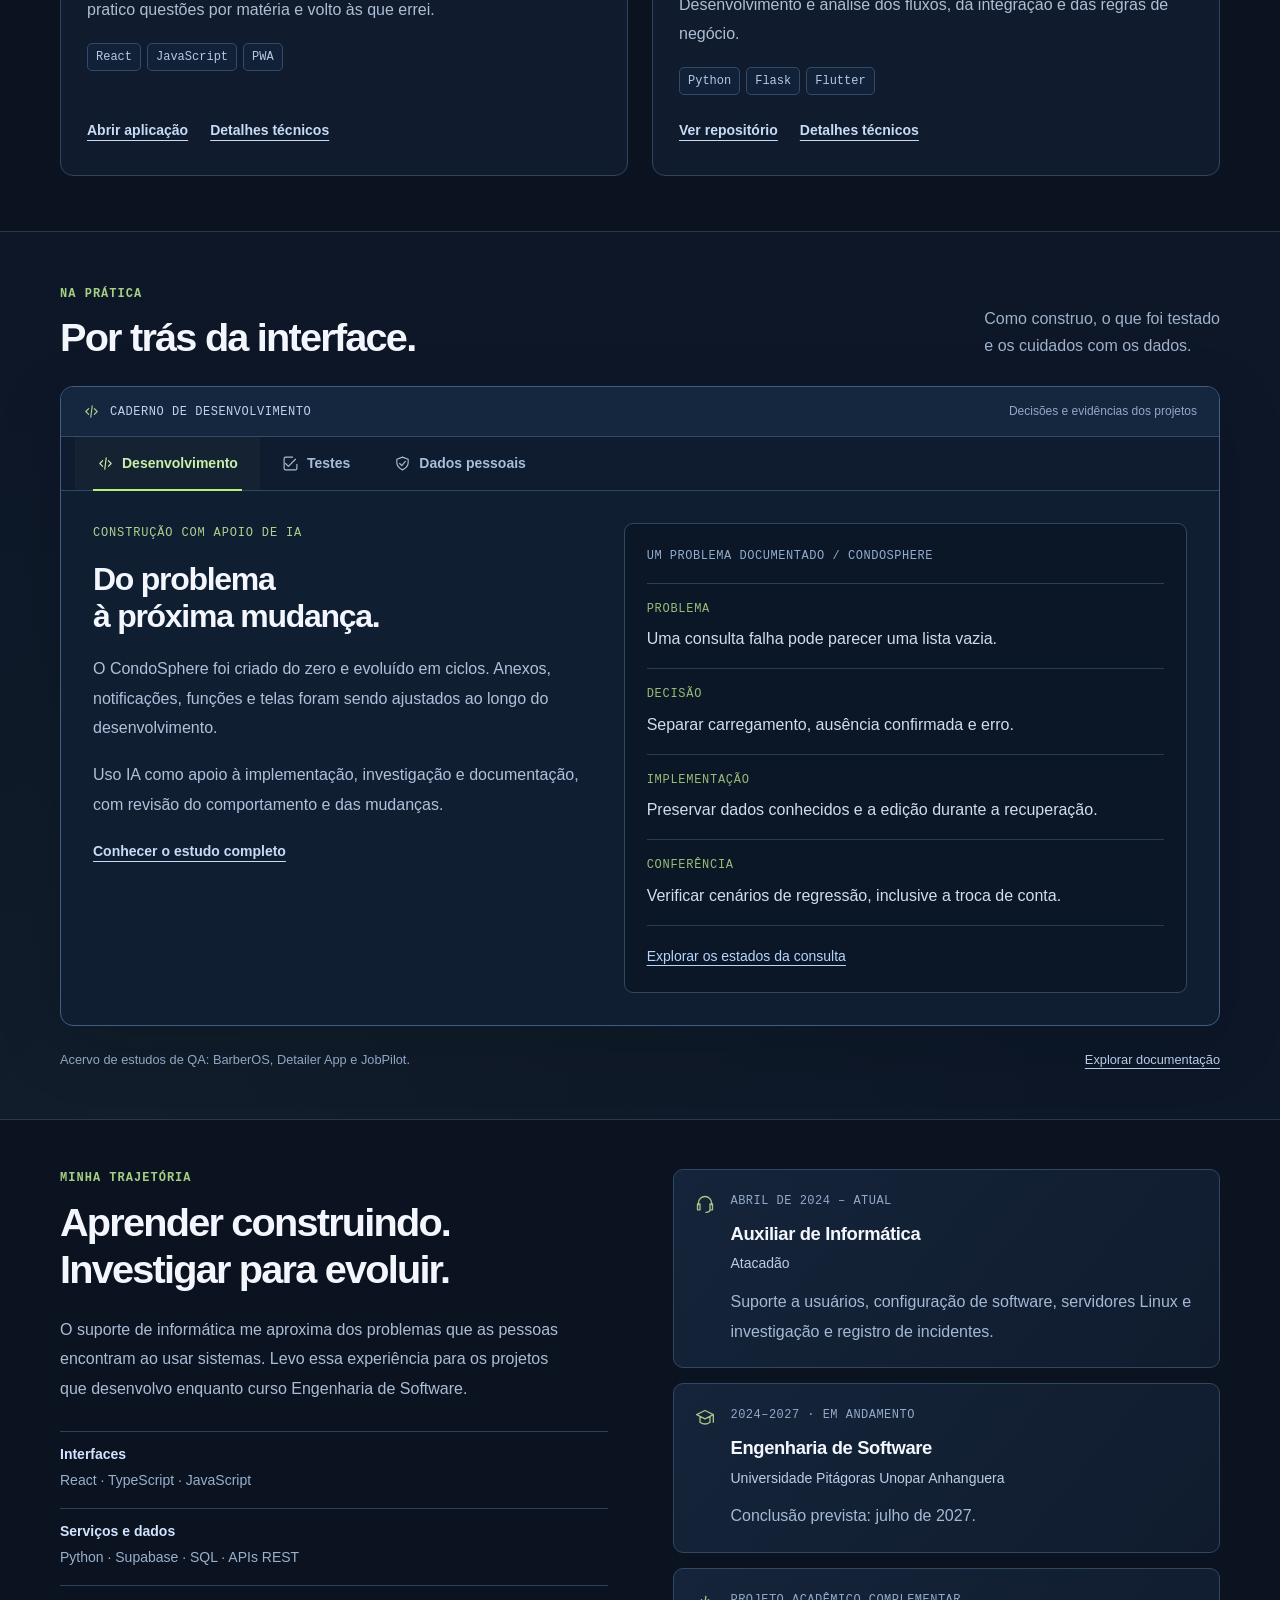
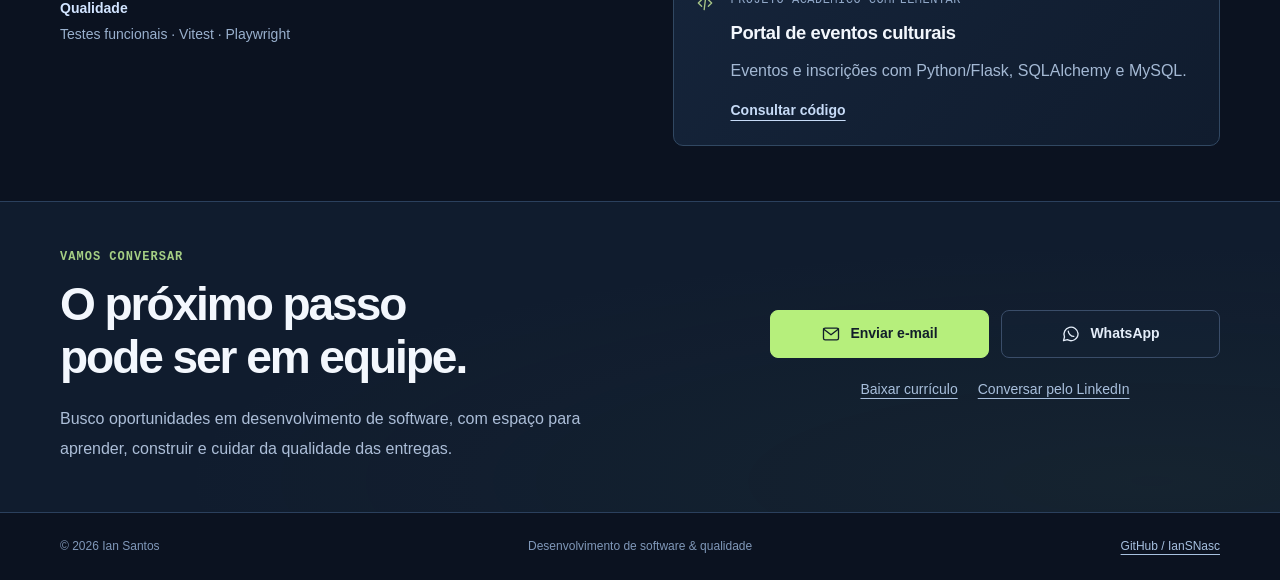
==== commit 3e444eee: "Destaca os dois filmes do CondoSphere na vitrine de projetos" ====
--- a/docs/index.html
+++ b/docs/index.html
@@ -11,25 +11,37 @@
   </div>
 </div></section>
 <section class="section wrap project-section" id="projetos"><h2 class="project-heading">Projetos</h2>
-<article class="project-feature reveal"><div class="project-stage video-stage" id="videos-condosphere">
-  <details class="video-choice" name="videos-condosphere" open>
-    <summary class="stage-bar"><span>Apresentação do CondoSphere</span><span>2 min</span></summary>
-    <video class="project-video" controls playsinline preload="none" width="1280" height="720" poster="assets/videos/condosphere-capa.jpg" aria-label="Apresentação do CondoSphere">
-      <source src="assets/videos/condosphere-apresentacao.mp4" type="video/mp4">
-      <track kind="captions" srclang="pt-BR" label="Português (Brasil)" src="assets/videos/condosphere-apresentacao.vtt">
-      <a href="assets/videos/condosphere-apresentacao.mp4">Abrir vídeo — Apresentação do CondoSphere</a>
-    </video>
-  </details>
-  <details class="video-choice" name="videos-condosphere">
-    <summary class="stage-bar"><span>Primeiros passos no condomínio</span><span>3 min 56 s</span></summary>
-    <video class="project-video" controls playsinline preload="none" width="1280" height="720" poster="assets/videos/condosphere-primeiros-passos.jpg" aria-label="Primeiros passos no condomínio">
-      <source src="assets/videos/condosphere-primeiros-passos.mp4" type="video/mp4">
-      <track kind="captions" srclang="pt-BR" label="Português (Brasil)" src="assets/videos/condosphere-primeiros-passos.vtt">
-      <a href="assets/videos/condosphere-primeiros-passos.mp4">Abrir vídeo — Primeiros passos no condomínio</a>
-    </video>
-  </details>
-  <div class="video-screen-links"><span>Telas da aplicação</span><a href="assets/screenshots/condosphere-reservas.jpg">Reservas</a><a href="assets/screenshots/condosphere-visao-geral.jpg">Visão geral</a></div>
-</div><div class="feature-copy"><div class="project-meta"><span class="category">SaaS · GESTÃO CONDOMINIAL</span><span class="project-status">Piloto em preparação</span></div><h3>CondoSphere</h3><p>Unidades, moradores, portaria e reservas conectados a perfis e regras de acesso. Em 27/11, os 15 cenários de documentos passaram na validação local.</p><div class="tags"><span>React</span><span>TypeScript</span><span>Supabase</span><span>PostgreSQL</span></div><div class="project-actions"><a class="button ink" href="https://condosphere.netlify.app/demo/gestao" target="_blank" rel="noopener noreferrer">Abrir demo</a><a class="text-link" href="casos/condosphere/#evidencias">Ver os testes de documentos de 27/11</a></div><a class="privacy-shortcut" href="#pratica" data-open-workbench="privacy"><svg class="ui-icon" viewBox="0 0 24 24" fill="none" stroke="currentColor" stroke-width="1.6" stroke-linecap="round" stroke-linejoin="round" aria-hidden="true"><path d="M12 3 4 6v5c0 5 4 8 8 10 4-2 8-5 8-10V6Z"/><path d="m8 12 3 3 5-6"/></svg>Privacidade e dados pessoais</a><p class="project-note">Dados fictícios na demo · Financeiro em sandbox.</p></div></article>
+<article class="condo-feature reveal" id="videos-condosphere" aria-labelledby="condo-name">
+  <header class="condo-intro">
+    <div>
+      <div class="project-meta"><span class="category">Gestão condominial</span><span class="project-status">Piloto em preparação</span></div>
+      <h3 id="condo-name">CondoSphere</h3>
+      <p>Da autorização de uma visita à reserva do salão, a gestão, os moradores e a portaria acompanham cada etapa.</p>
+    </div>
+    <a class="button ink" href="https://condosphere.netlify.app/demo/gestao" target="_blank" rel="noopener noreferrer">Abrir demo <span aria-hidden="true">↗</span></a>
+  </header>
+  <div class="condo-films" aria-label="Vídeos do CondoSphere">
+    <a class="film-cover film-overview" href="assets/videos/condosphere-apresentacao.mp4" data-captions="assets/videos/condosphere-apresentacao.vtt" data-title="Apresentação do CondoSphere">
+      <img class="film-art" src="assets/videos/condosphere-edificio.jpg" alt="" width="478" height="470" loading="lazy">
+      <div class="film-copy"><h4>Conheça<br>o projeto</h4><p>A proposta do CondoSphere e os parceiros que buscamos.</p></div>
+      <span class="film-action"><i aria-hidden="true"></i>Assistir <span>· 2 min</span></span>
+    </a>
+    <a class="film-cover film-guide" href="assets/videos/condosphere-primeiros-passos.mp4" data-captions="assets/videos/condosphere-primeiros-passos.vtt" data-title="Primeiros passos no condomínio">
+      <img class="film-art" src="assets/videos/condosphere-aviso.jpg" alt="" width="396" height="490" loading="lazy">
+      <div class="film-copy"><h4>Primeiros<br>passos</h4><p>Veja como autorizar uma visita e reservar o salão de festas.</p></div>
+      <span class="film-action"><i aria-hidden="true"></i>Assistir <span>· 3 min 56 s</span></span>
+    </a>
+  </div>
+  <footer class="condo-resources">
+    <div><span>Telas</span><a href="assets/screenshots/condosphere-reservas.jpg">Reservas</a><a href="assets/screenshots/condosphere-visao-geral.jpg">Visão geral</a></div>
+    <div><a href="casos/condosphere/#evidencias">Testes de documentos de 27/11</a><a href="#pratica" data-open-workbench="privacy">Privacidade e dados pessoais</a></div>
+  </footer>
+  <p class="condo-footnote">React · TypeScript · Supabase · PostgreSQL <span>Dados fictícios na demo · Financeiro em sandbox.</span></p>
+</article>
+<dialog id="film-dialog" aria-labelledby="film-heading">
+  <div class="film-dialog-head"><h2 id="film-heading">CondoSphere</h2><button type="button" aria-label="Fechar vídeo" autofocus>Fechar <span aria-hidden="true">×</span></button></div>
+  <video controls playsinline preload="none" width="1280" height="720"></video>
+</dialog>
 <div class="projects-pair"><article class="studio-project reveal"><div class="project-stage" data-project-gallery="pmba"><div class="stage-bar"><span><svg class="ui-icon" viewBox="0 0 24 24" fill="none" stroke="currentColor" stroke-width="1.6" stroke-linecap="round" stroke-linejoin="round" aria-hidden="true"><path d="M12 5v16M3 4h5a4 4 0 0 1 4 4 4 4 0 0 1 4-4h5v15h-5a4 4 0 0 0-4 2 4 4 0 0 0-4-2H3Z"/></svg>Foco PMBA / aplicação publicada</span><div class="screen-options" role="group" aria-label="Telas do Foco PMBA"><button type="button" data-screen-file="pmba-painel.jpg" aria-pressed="true">Painel</button><button type="button" data-screen-file="pmba-sprint.jpg" aria-pressed="false">Prática</button></div></div><a class="project-capture" href="assets/screenshots/pmba-painel.jpg" aria-label="Ampliar painel do Foco PMBA"><img src="assets/screenshots/pmba-painel.jpg" width="1280" height="720" alt="Painel original do aplicativo Foco PMBA" loading="lazy"><span class="expand-capture">Ampliar tela</span></a><p class="sr-only" data-screen-status aria-live="polite"></p></div><div class="studio-project-copy"><p class="category">PRODUTO PESSOAL · EDUCAÇÃO</p><h3>Foco PMBA</h3><p>Criei o Foco PMBA para estudar para a Polícia Militar da Bahia. Nele, pratico questões por matéria e volto às que errei.</p><div class="tags"><span>React</span><span>JavaScript</span><span>PWA</span></div><div class="project-actions"><a class="text-link" href="https://pm-sp-questoes.web.app/" target="_blank" rel="noopener noreferrer">Abrir aplicação</a><button class="text-button" data-case="pmba">Detalhes técnicos</button></div></div></article>
 <article class="studio-project reveal"><div class="mobile-stage"><div class="stage-bar"><span><svg class="ui-icon" viewBox="0 0 24 24" fill="none" stroke="currentColor" stroke-width="1.6" stroke-linecap="round" stroke-linejoin="round" aria-hidden="true"><rect x="3" y="5" width="18" height="16" rx="2"/><path d="M7 3v4m10-4v4M3 11h18m-11 4h4"/></svg>Klipper / capturas do app Flutter</span></div><div class="phone-composition"><a href="assets/screenshots/klipper-dashboard.jpeg" aria-label="Ampliar painel original do Klipper"><img src="assets/screenshots/klipper-dashboard.jpeg" width="720" height="1600" alt="Painel original do Klipper em Flutter" loading="lazy"></a><a href="assets/screenshots/klipper-horarios.jpeg" aria-label="Ampliar horários originais do Klipper"><img src="assets/screenshots/klipper-horarios.jpeg" width="720" height="1600" alt="Configuração original de expediente no Klipper" loading="lazy"></a></div></div><div class="studio-project-copy"><p class="category">PROJETO DE EXTENSÃO · WEB / MOBILE</p><h3>Klipper</h3><p>Agendamento para barbearias com Python/Flask e Flutter. Desenvolvimento e análise dos fluxos, da integração e das regras de negócio.</p><div class="tags"><span>Python</span><span>Flask</span><span>Flutter</span></div><div class="project-actions"><a class="text-link" href="https://github.com/IanSNasc/projeto-extensao-2-klipper" target="_blank" rel="noopener noreferrer">Ver repositório</a><button class="text-button" data-case="klipper">Detalhes técnicos</button></div></div></article></div></section>
 <section class="practice-section" id="pratica"><span class="anchor-compat" id="qualidade" aria-hidden="true"></span><span class="anchor-compat" id="processo" aria-hidden="true"></span><div class="wrap"><div class="section-head reveal"><div><p class="eyebrow light">NA PRÁTICA</p><h2>Por trás da interface.</h2></div><p>Como construo, o que foi testado<br>e os cuidados com os dados.</p></div><div class="workbench reveal" data-workbench><div class="workbench-top"><span><svg class="ui-icon" viewBox="0 0 24 24" fill="none" stroke="currentColor" stroke-width="1.6" stroke-linecap="round" stroke-linejoin="round" aria-hidden="true"><path d="m8 8-4 4 4 4m8-8 4 4-4 4m-3-12-2 16"/></svg>CADERNO DE DESENVOLVIMENTO</span><span>Decisões e evidências dos projetos</span></div><div class="workbench-tabs" role="tablist" aria-label="Etapas do trabalho" hidden><button id="tab-development" type="button" role="tab" aria-selected="true" aria-controls="panel-development" data-workbench-tab="development" aria-label="Desenvolvimento"><svg class="ui-icon" viewBox="0 0 24 24" fill="none" stroke="currentColor" stroke-width="1.6" stroke-linecap="round" stroke-linejoin="round" aria-hidden="true"><path d="m8 8-4 4 4 4m8-8 4 4-4 4m-3-12-2 16"/></svg><span class="tab-wide">Desenvolvimento</span><span class="tab-small">Construção</span></button><button id="tab-testing" type="button" role="tab" aria-selected="false" aria-controls="panel-testing" tabindex="-1" data-workbench-tab="testing"><svg class="ui-icon" viewBox="0 0 24 24" fill="none" stroke="currentColor" stroke-width="1.6" stroke-linecap="round" stroke-linejoin="round" aria-hidden="true"><path d="m5 12 4 4L19 6"/><path d="M21 13v6a2 2 0 0 1-2 2H5a2 2 0 0 1-2-2V5a2 2 0 0 1 2-2h10"/></svg>Testes</button><button id="tab-privacy" type="button" role="tab" aria-selected="false" aria-controls="panel-privacy" tabindex="-1" data-workbench-tab="privacy"><svg class="ui-icon" viewBox="0 0 24 24" fill="none" stroke="currentColor" stroke-width="1.6" stroke-linecap="round" stroke-linejoin="round" aria-hidden="true"><path d="M12 3 4 6v5c0 5 4 8 8 10 4-2 8-5 8-10V6Z"/><path d="m8 12 3 3 5-6"/></svg>Dados pessoais</button></div>
--- a/docs/assets/portfolio.css
+++ b/docs/assets/portfolio.css
@@ -45,19 +45,44 @@
 }
 .contact-resources { grid-column: 1 / -1; display: flex; flex-wrap: wrap; justify-content: center; gap: .35rem 1.25rem; }
 
-.video-stage { transform: none; }
-.project-video { display: block; width: 100%; height: auto; aspect-ratio: 16 / 9; background: #07101c; }
-.video-screen-links { display: flex; flex-wrap: wrap; align-items: center; gap: .25rem 1rem; padding: .5rem 1rem; border-top: 1px solid #344963; }
-.video-screen-links span { color: #a6bad6; font-size: .875rem; }
-.video-screen-links a { display: inline-flex; align-items: center; min-height: 2.75rem; color: #d4e5fb; font-size: .875rem; text-underline-offset: .25rem; }
-.video-screen-links a:hover { color: #b6ef7c; }
-
 @media print{body.portfolio{background:white;color:#142238;--muted:#41546e;--ink:#142238;--line:#ccd7e5}.portfolio h1,.portfolio h2,.portfolio h3{color:#142238}.portfolio .site-header{position:static;background:white;color:#142238}.portfolio .site-header nav,.portfolio .header-cta,.reading-progress,.hero-mesh,.profile-card,.back-top,.screen-options,.expand-capture,.workbench-tabs,.portfolio dialog{display:none}.personal-intro{display:block;padding-block:25px}.studio-hero,.project-feature,.studio-project,.practice-section,.workbench,.workbench-panel,.decision-notebook,.privacy-notebook,.test-records article,.portfolio .contact-section{background:white}.studio-hero h1>span,.studio-hero h1 em,.personal-lead{color:#142238}.reveal.is-pending{opacity:1;transform:none}.project-stage{transform:none;box-shadow:none}.project-feature,.projects-pair,.workbench-panel,.trajectory-section,.contact-grid{display:block}.workbench-panel[hidden]{display:block}.project-feature .project-capture{height:auto}.feature-copy,.studio-project-copy{padding:20px}.portfolio .project-actions{display:none}.career-cards>article{background:white}.portfolio .section{padding-block:25px}}
 
-.video-choice > summary { cursor: pointer; font: inherit; font-size: .95rem; }
-.video-choice > summary::-webkit-details-marker { display: none; }
-.video-choice > summary > span:first-child::before { content: ""; width: .5em; height: .5em; margin-inline: .2em .4em; border: solid currentColor; border-width: 0 2px 2px 0; transform: rotate(-45deg); flex: none; }
-.video-choice[open] > summary > span:first-child::before { transform: rotate(45deg); }
-.video-choice > summary > span:last-child { flex-shrink: 0; font-variant-numeric: tabular-nums; }
-.video-choice > summary:hover, .video-choice[open] > summary { color: #d1f2ad; }
-.video-choice > summary:focus-visible { outline: 2px solid #b6ef7c; outline-offset: -3px; }
+
+.condo-feature { padding:clamp(18px,3vw,38px); border:1px solid #34465b; border-radius:16px; background:#111e2d; scroll-margin-top:5rem; }
+.condo-intro { display:flex; justify-content:space-between; align-items:center; gap:24px; margin-bottom:26px; }
+.condo-intro .project-meta { margin:0 0 10px; }
+.condo-intro h3 { margin:0; font-size:clamp(2rem,4vw,3.5rem); letter-spacing:-.055em; line-height:1; }
+.condo-intro p { margin:10px 0 0; max-width:68ch; color:#bfd0de; }
+.condo-intro .button { flex:none; gap:12px; }
+.condo-films { display:grid; grid-template-columns:repeat(2,minmax(0,1fr)); gap:16px; }
+.film-cover { display:flex; container-type:inline-size; isolation:isolate; overflow:hidden; position:relative; flex-direction:column; justify-content:space-between; gap:20px; padding:clamp(20px,2.4vw,34px); min-height:255px; border:1px solid #314760; border-radius:12px; text-decoration:none; }
+.film-overview { color:#f2f5f7; background:#08172c; }
+.film-guide { color:#162e30; background:linear-gradient(125deg,#e5eddb,#c5dac9); border-color:#bed4c5; }
+.film-cover .film-copy { width:53%; }
+.film-cover h4 { color:inherit; font-size:clamp(1.75rem,9.5cqw,3.4rem); font-weight:700; line-height:.98; letter-spacing:-.052em; margin:0; }
+.film-cover p { font-size:clamp(.88rem,3.3cqw,1.05rem); line-height:1.4; margin:12px 0 0; }
+.film-overview p { color:#c1d1df; }
+.film-guide p { color:#36564b; }
+.film-art { position:absolute; z-index:-1; pointer-events:none; max-width:none; height:auto; transition:transform .25s ease; }
+.film-overview .film-art { width:48%; top:50%; right:0; transform:translateY(-50%); mask-image:linear-gradient(to right,transparent,#000 7%,#000 95%,transparent); }
+.film-guide .film-art { width:43%; top:22%; right:-2%; border-radius:9%; box-shadow:0 12px 22px #243d3b44; transform:rotate(7deg); }
+.film-action { display:inline-flex; align-items:center; gap:8px; font-size:.94rem; font-weight:650; position:relative; }
+.film-action i { display:grid; place-items:center; width:36px; height:36px; border-radius:50%; background:#c2ec91; color:#142536; }
+.film-action i::after { content:""; margin-left:3px; border-top:5px solid transparent; border-bottom:5px solid transparent; border-left:8px solid currentColor; }
+.film-guide .film-action i { background:#193b36; color:#fff; }
+.film-action span { font-weight:450; }
+.film-cover:hover .film-action { text-decoration:underline; text-underline-offset:.25em; }
+.film-cover:focus-visible { outline:3px solid #b6ef7c; outline-offset:3px; }
+.condo-resources,.condo-resources div,.condo-footnote { display:flex; align-items:center; flex-wrap:wrap; }
+.condo-resources { gap:0 16px; justify-content:space-between; margin-top:18px; }
+.condo-resources div { gap:0 16px; }
+.condo-resources span,.condo-footnote { color:#a9bacc; font-size:.8rem; }
+.condo-resources a { display:inline-flex; align-items:center; min-height:44px; color:#deebf7; font-size:.9rem; text-underline-offset:.25em; }
+.condo-footnote { justify-content:space-between; gap:4px 16px; margin:4px 0 0; padding-top:12px; border-top:1px solid #304152; }
+#film-dialog { width:min(1000px,calc(100% - 24px)); max-width:none; max-height:94dvh; padding:0; border-radius:12px; overflow:auto; }
+.film-dialog-head { display:flex; justify-content:space-between; align-items:center; gap:12px; padding:12px 16px; }
+#film-heading { margin:0; font-size:clamp(1rem,2vw,1.3rem); }
+.film-dialog-head button { min-height:40px; padding:4px 12px; border-radius:7px; background:#1b3045; color:#fff; border:1px solid #476077; cursor:pointer; }
+#film-dialog video { display:block; width:100%; height:auto; max-height:calc(94dvh - 78px); background:#000; }
+@media(max-width:760px) { .condo-films {grid-template-columns:1fr;} .condo-intro {flex-wrap:wrap;gap:14px;} .film-cover {min-height:228px;} }
+@media(max-width:380px) { .film-cover {padding:16px;} .film-cover .film-copy {width:59%;} }
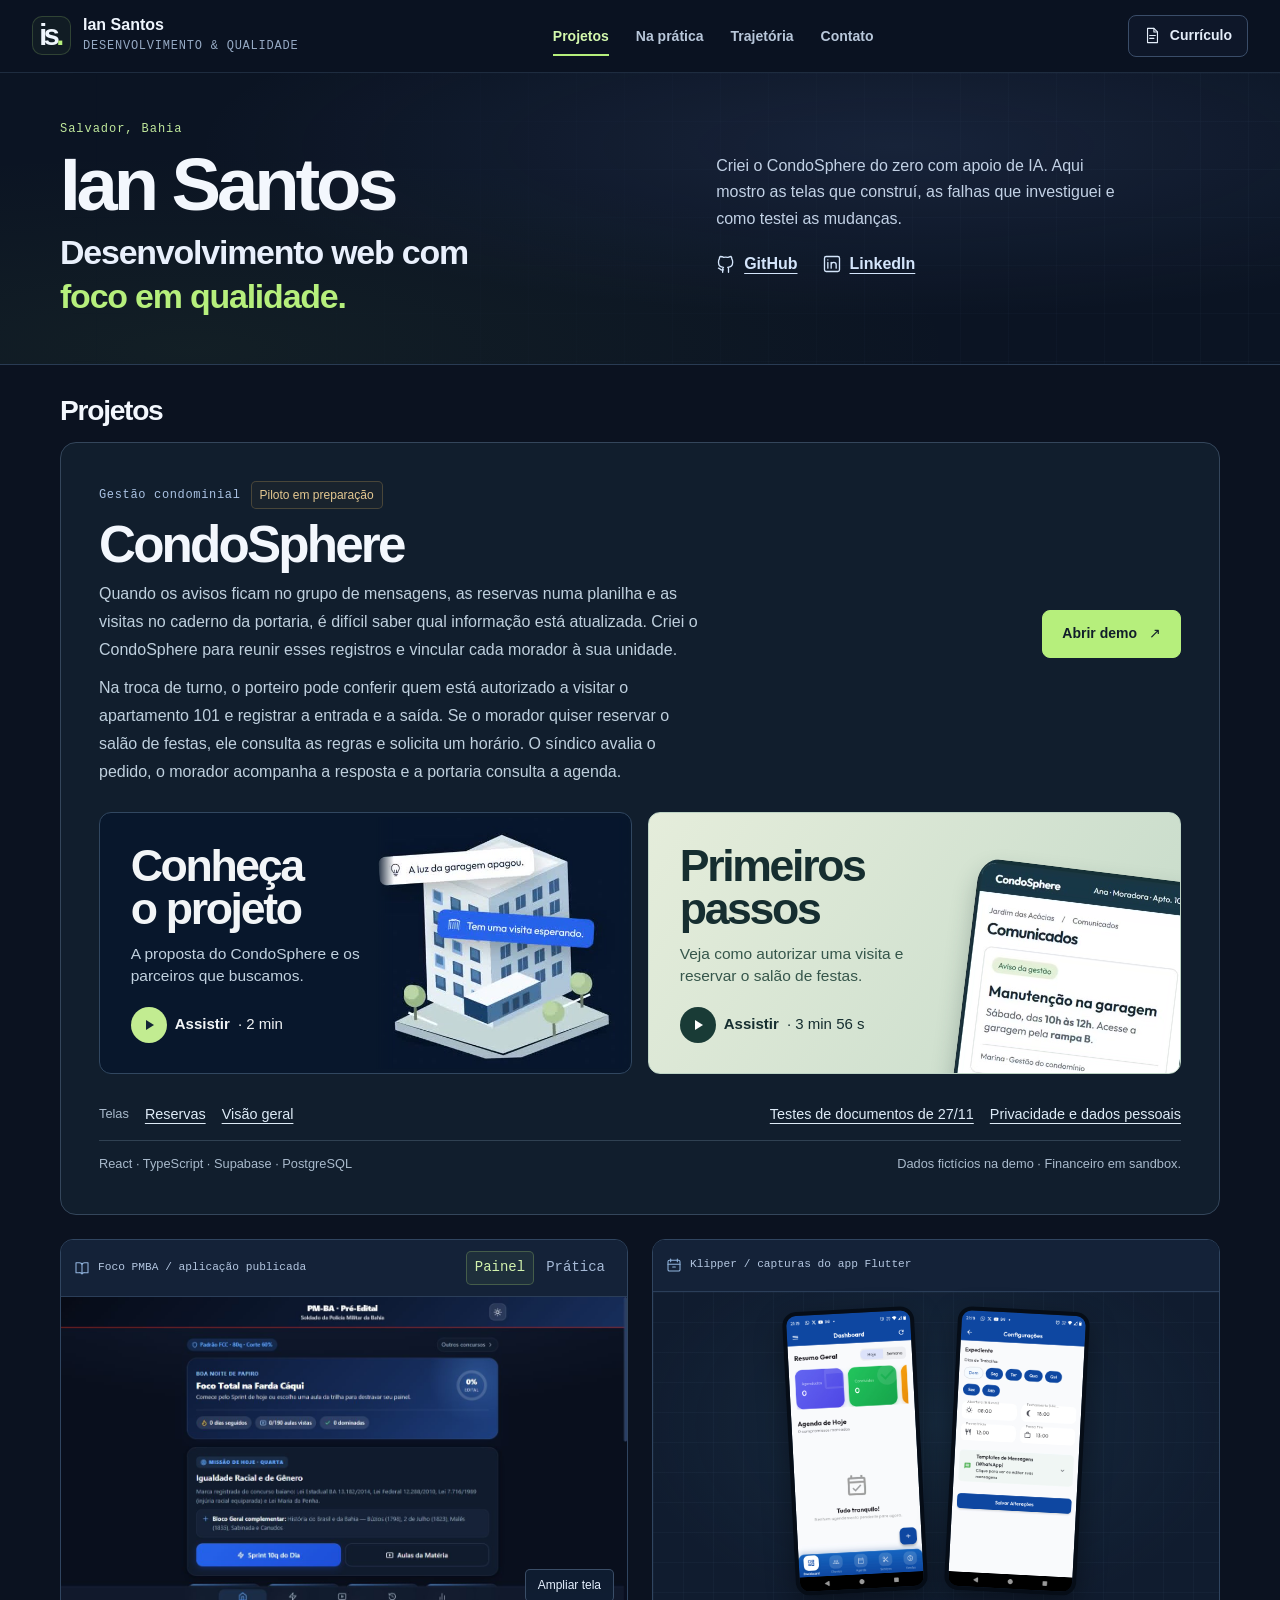
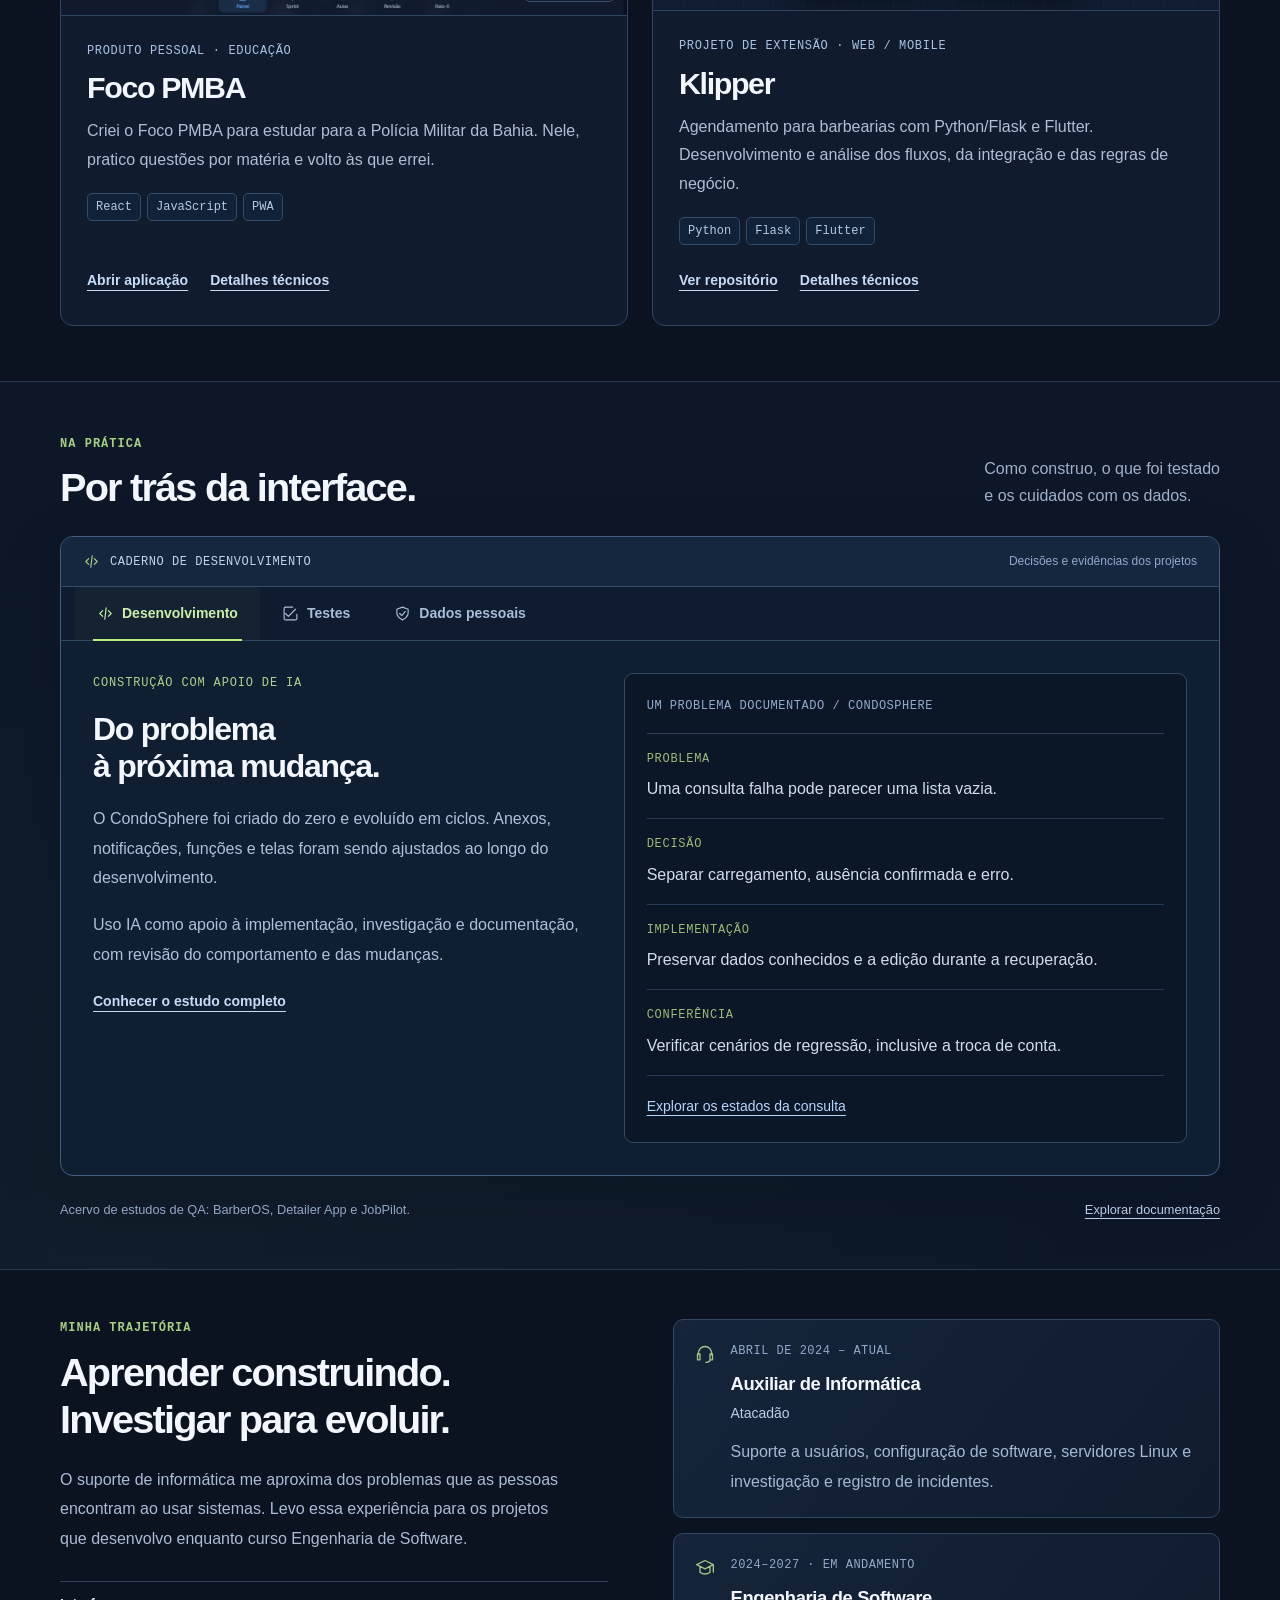
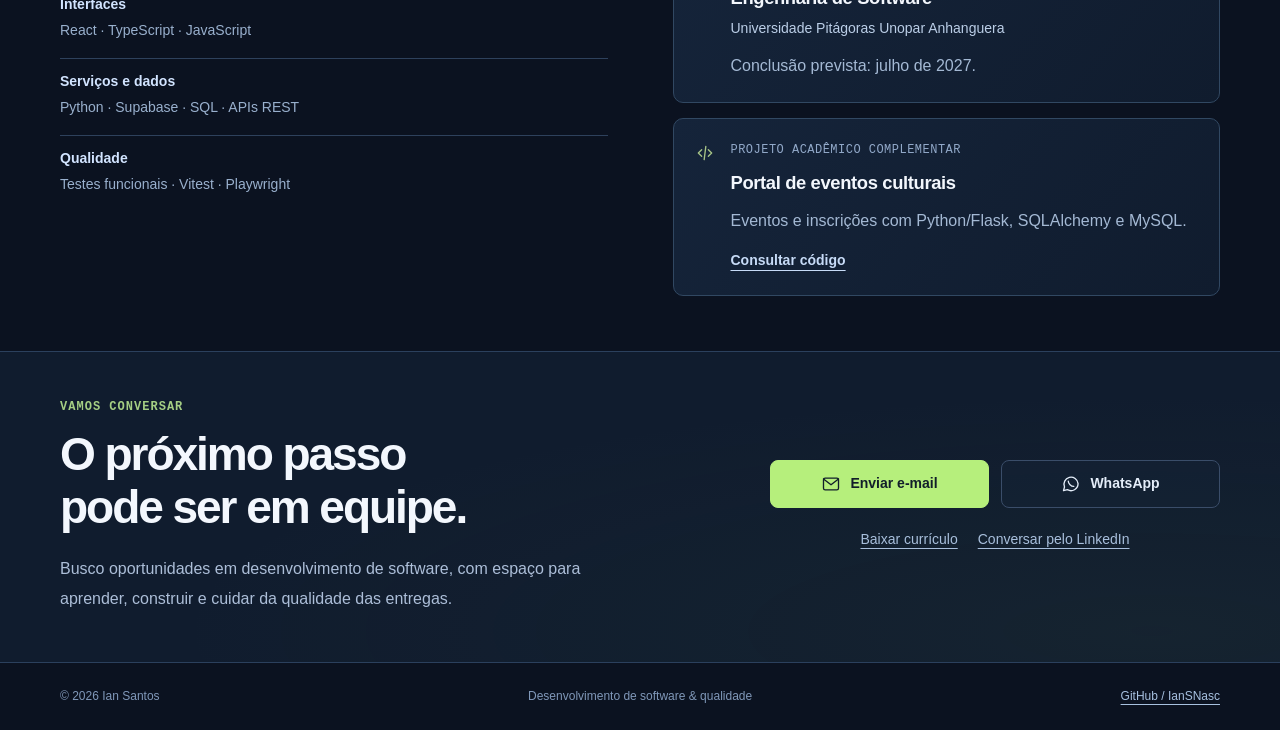
==== commit a582235c: "Explica a motivação e o funcionamento do CondoSphere na vitrine" ====
--- a/docs/index.html
+++ b/docs/index.html
@@ -16,7 +16,8 @@
     <div>
       <div class="project-meta"><span class="category">Gestão condominial</span><span class="project-status">Piloto em preparação</span></div>
       <h3 id="condo-name">CondoSphere</h3>
-      <p>Da autorização de uma visita à reserva do salão, a gestão, os moradores e a portaria acompanham cada etapa.</p>
+      <p>Quando os avisos ficam no grupo de mensagens, as reservas numa planilha e as visitas no caderno da portaria, é difícil saber qual informação está atualizada. Criei o CondoSphere para reunir esses registros e vincular cada morador à sua unidade.</p>
+      <p>Na troca de turno, o porteiro pode conferir quem está autorizado a visitar o apartamento 101 e registrar a entrada e a saída. Se o morador quiser reservar o salão de festas, ele consulta as regras e solicita um horário. O síndico avalia o pedido, o morador acompanha a resposta e a portaria consulta a agenda.</p>
     </div>
     <a class="button ink" href="https://condosphere.netlify.app/demo/gestao" target="_blank" rel="noopener noreferrer">Abrir demo <span aria-hidden="true">↗</span></a>
   </header>
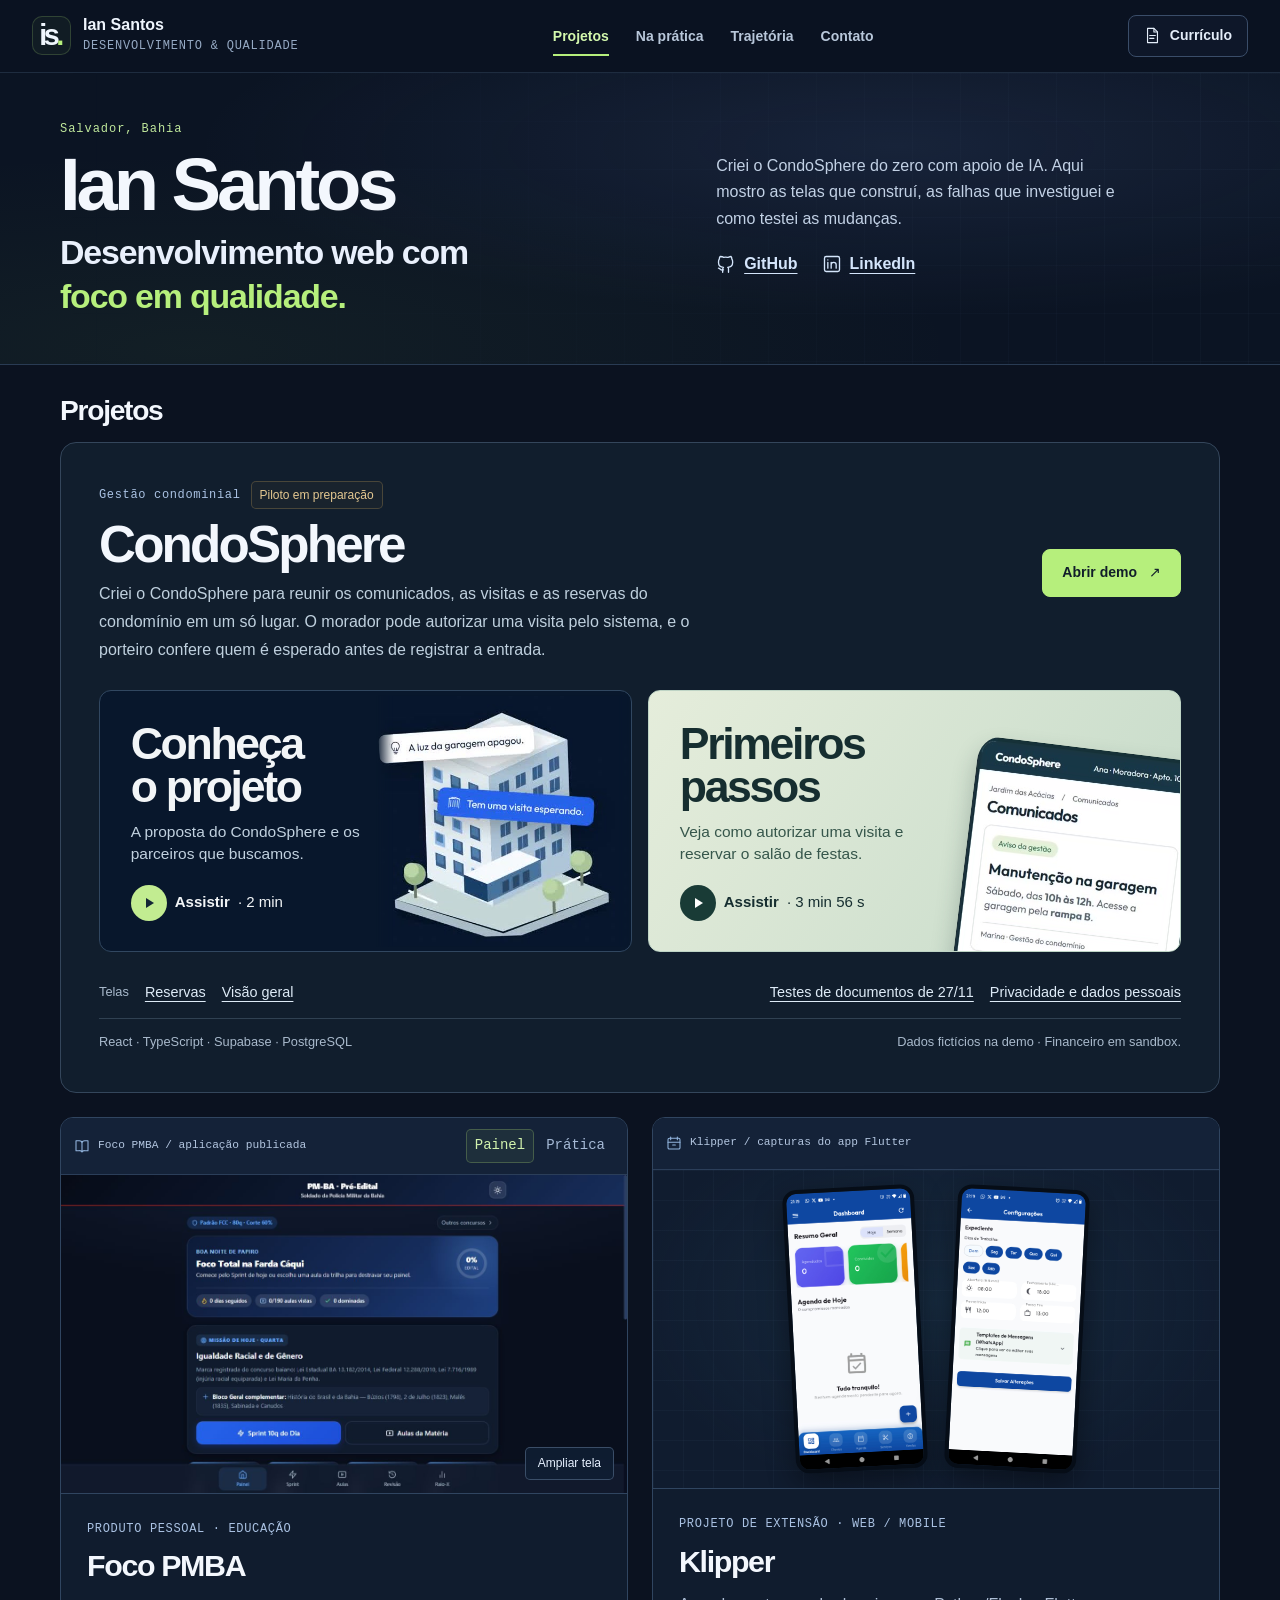
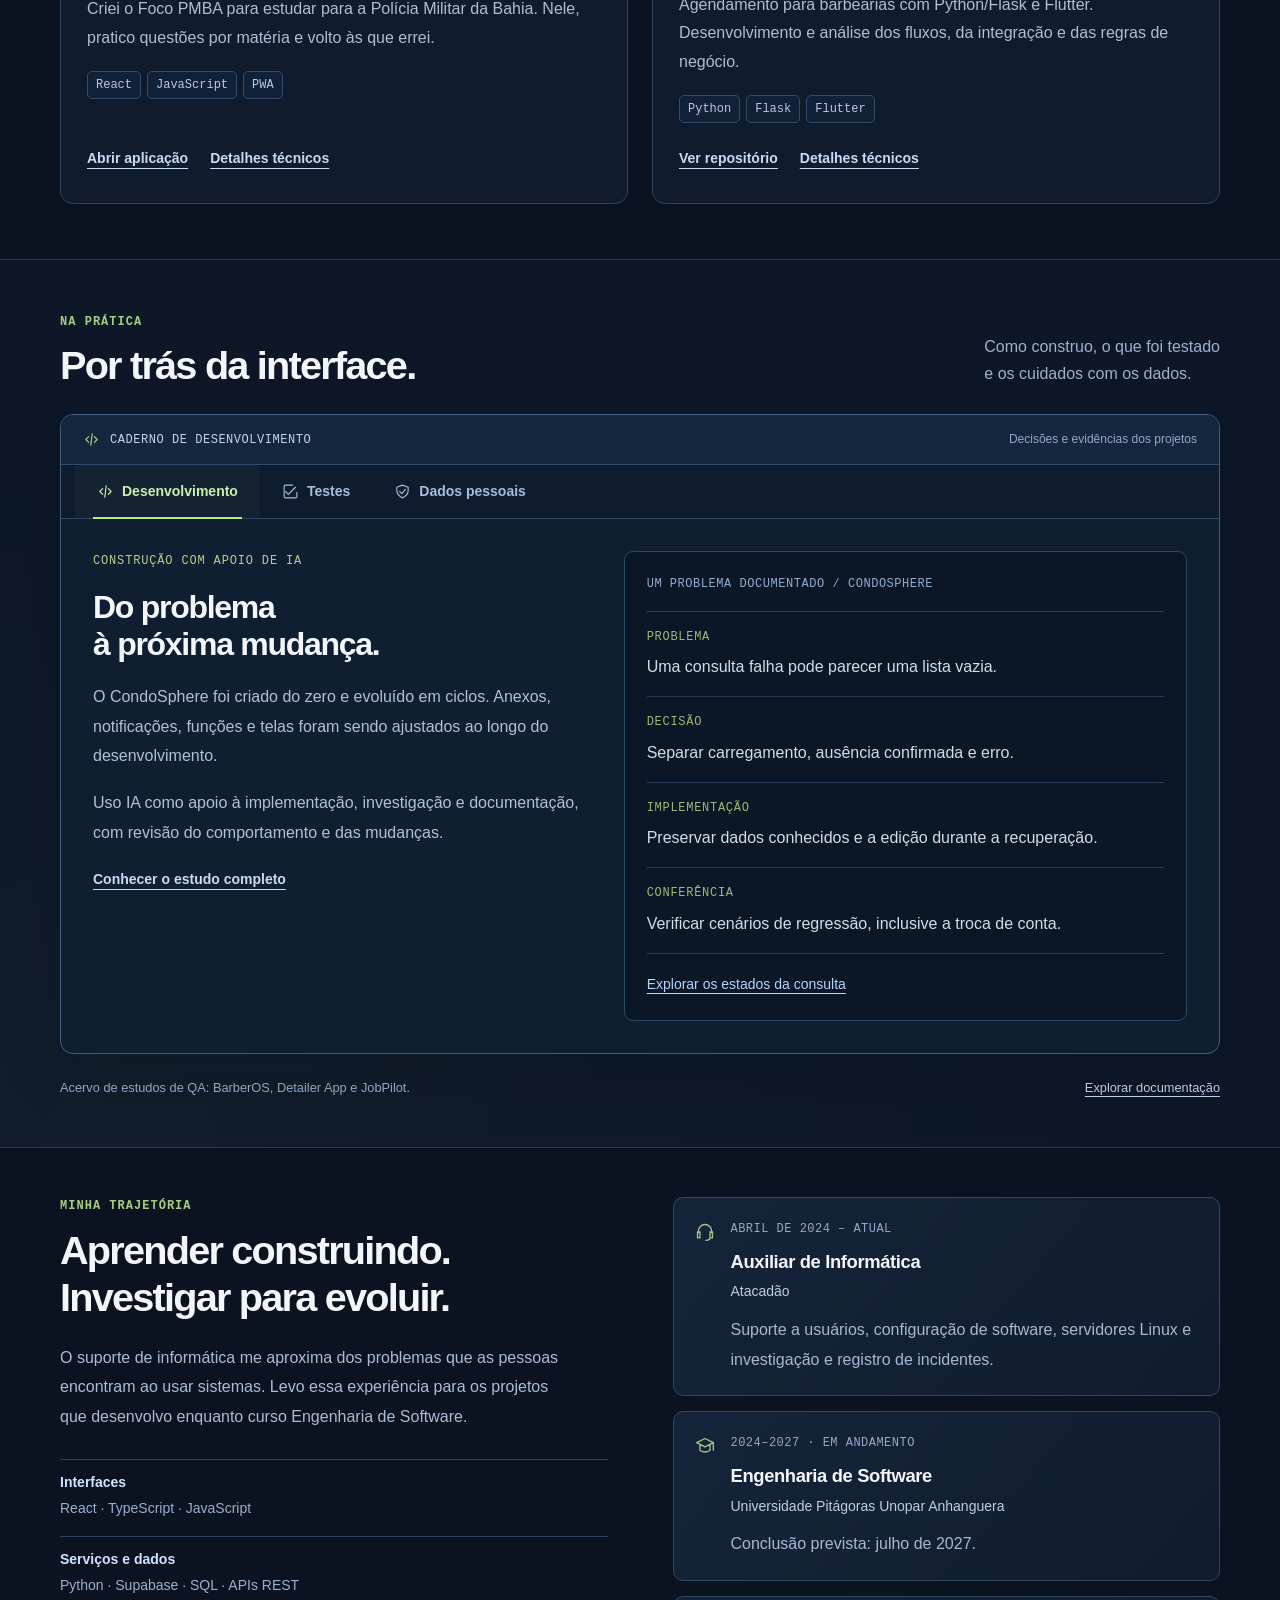
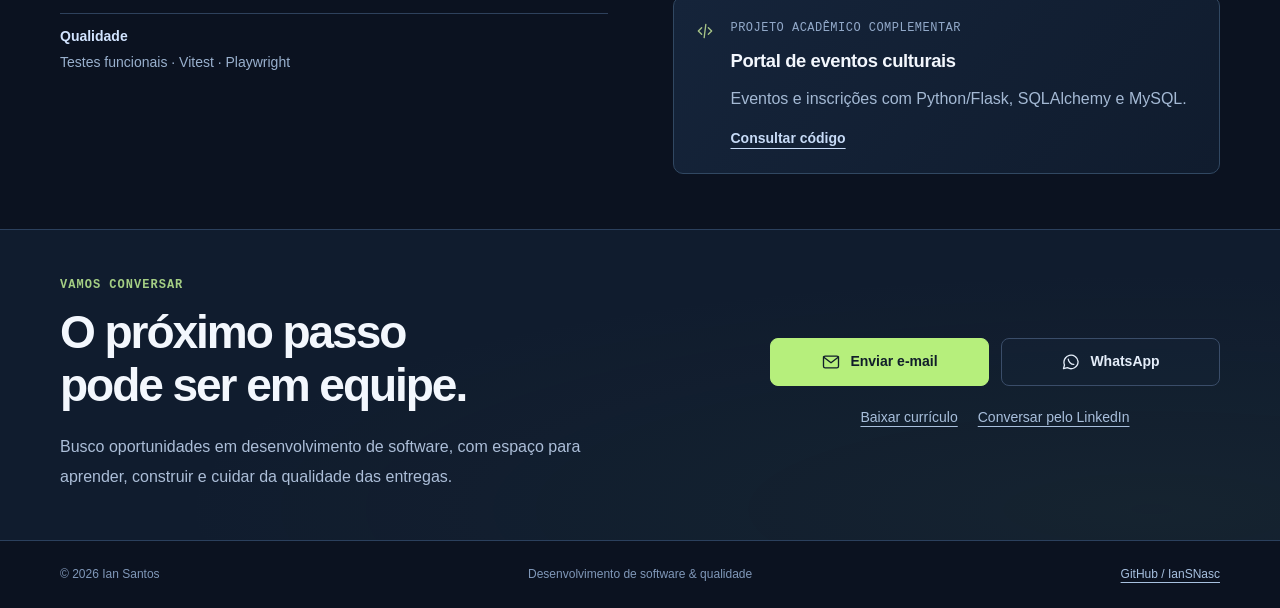
==== commit 9ea6188c: "Resume a descrição do CondoSphere em duas frases" ====
--- a/docs/index.html
+++ b/docs/index.html
@@ -16,8 +16,7 @@
     <div>
       <div class="project-meta"><span class="category">Gestão condominial</span><span class="project-status">Piloto em preparação</span></div>
       <h3 id="condo-name">CondoSphere</h3>
-      <p>Quando os avisos ficam no grupo de mensagens, as reservas numa planilha e as visitas no caderno da portaria, é difícil saber qual informação está atualizada. Criei o CondoSphere para reunir esses registros e vincular cada morador à sua unidade.</p>
-      <p>Na troca de turno, o porteiro pode conferir quem está autorizado a visitar o apartamento 101 e registrar a entrada e a saída. Se o morador quiser reservar o salão de festas, ele consulta as regras e solicita um horário. O síndico avalia o pedido, o morador acompanha a resposta e a portaria consulta a agenda.</p>
+      <p>Criei o CondoSphere para reunir os comunicados, as visitas e as reservas do condomínio em um só lugar. O morador pode autorizar uma visita pelo sistema, e o porteiro confere quem é esperado antes de registrar a entrada.</p>
     </div>
     <a class="button ink" href="https://condosphere.netlify.app/demo/gestao" target="_blank" rel="noopener noreferrer">Abrir demo <span aria-hidden="true">↗</span></a>
   </header>
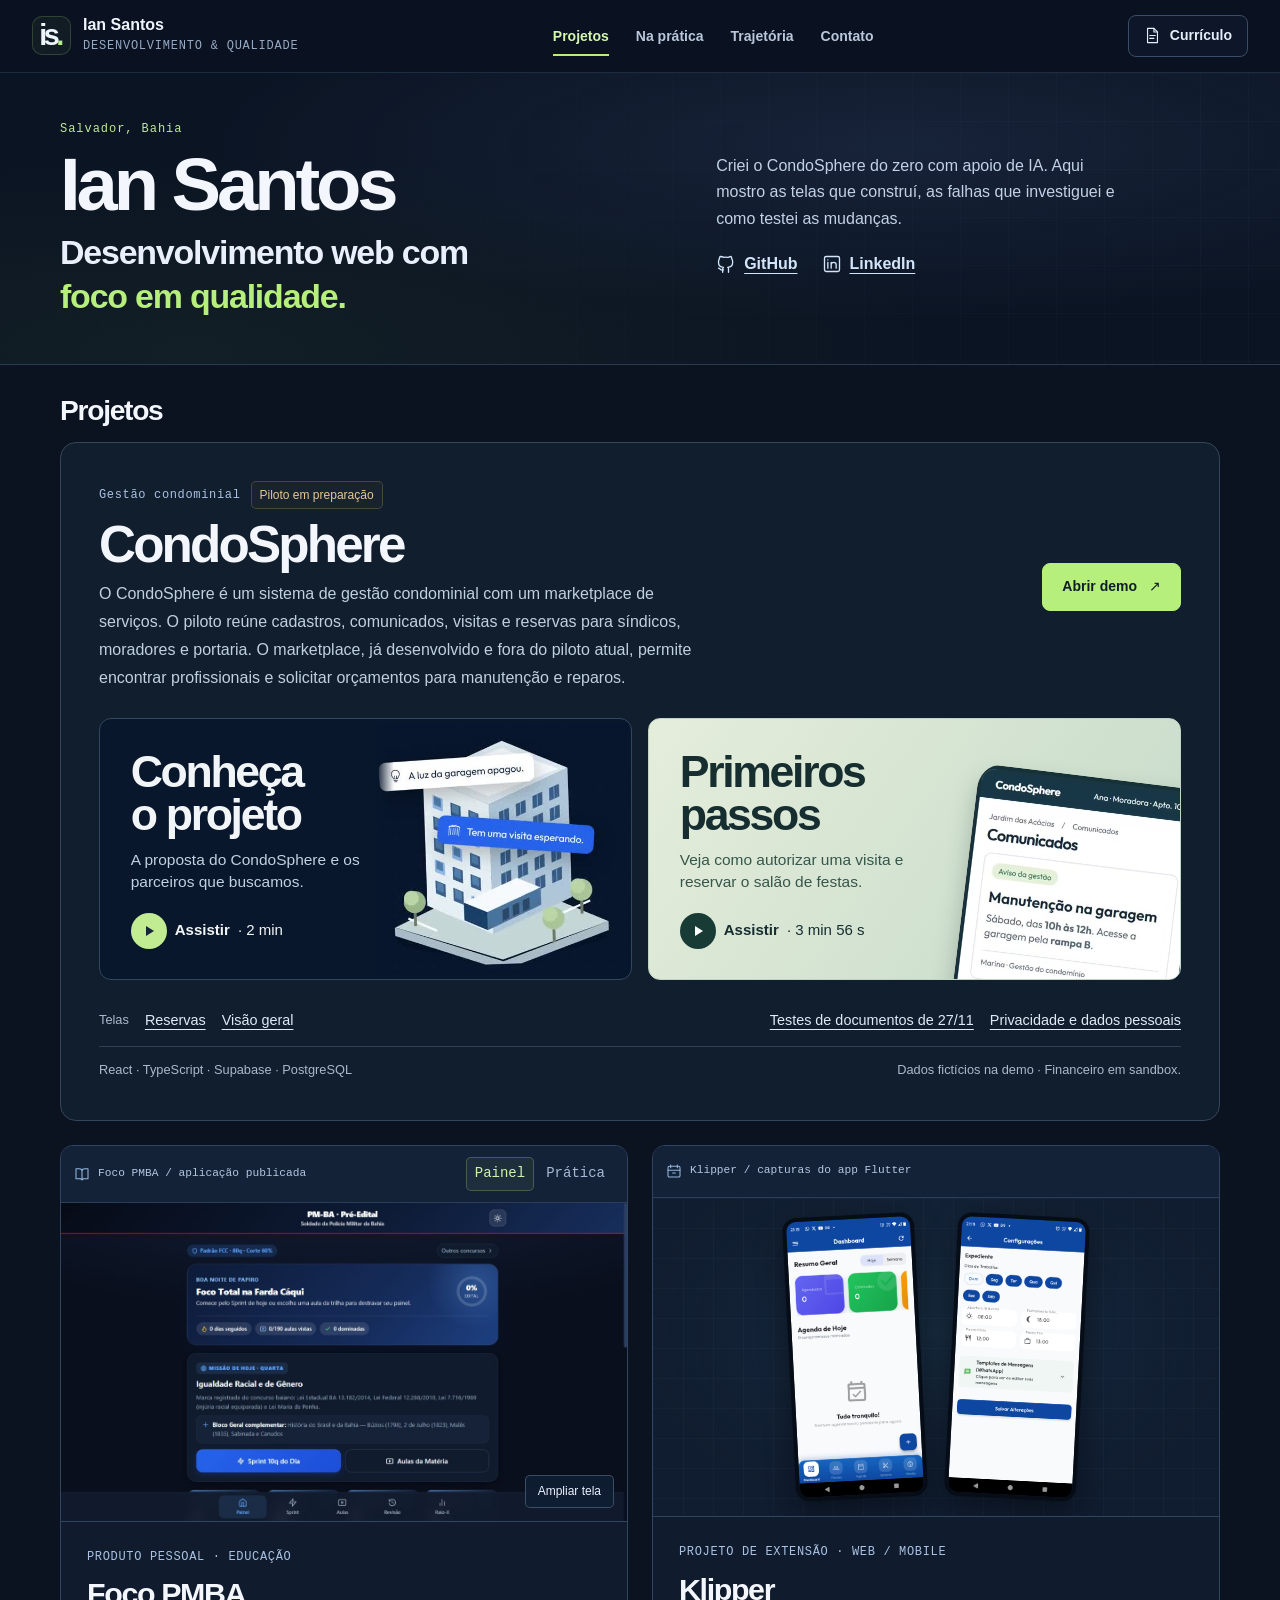
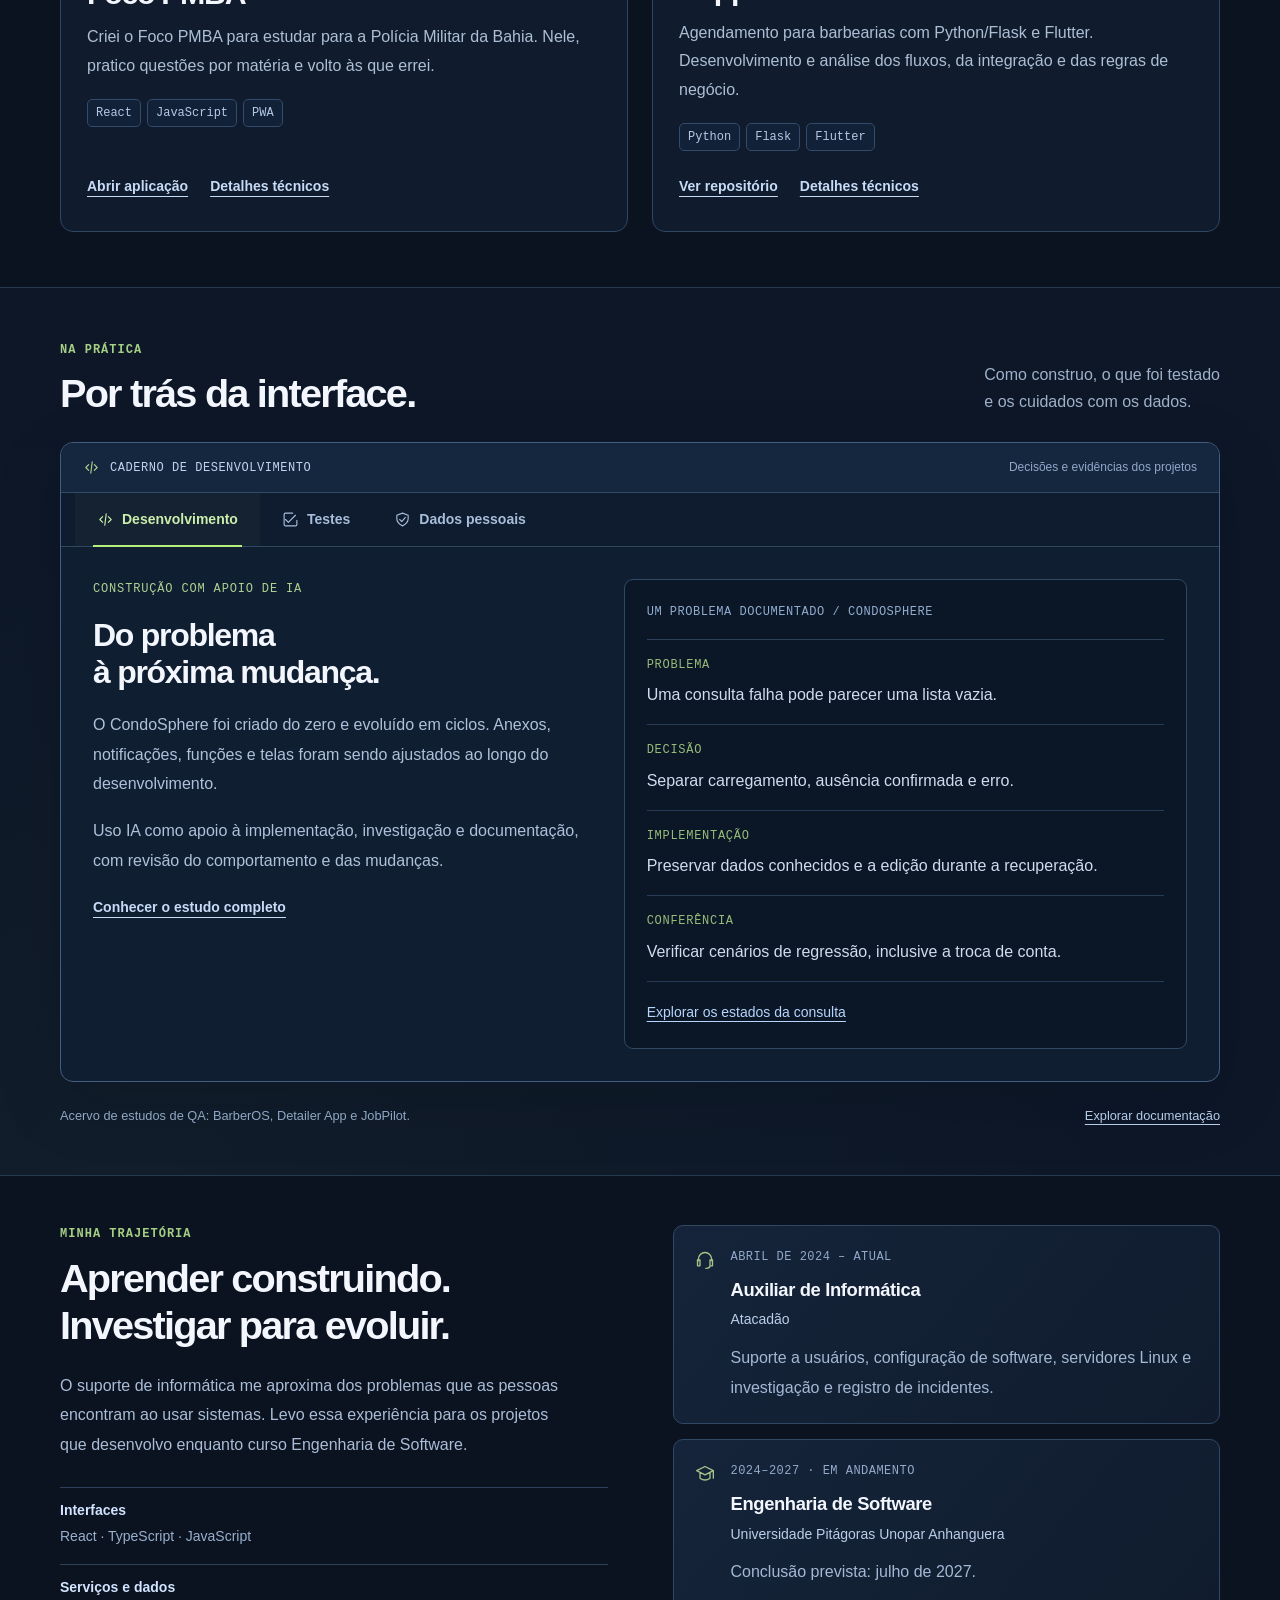
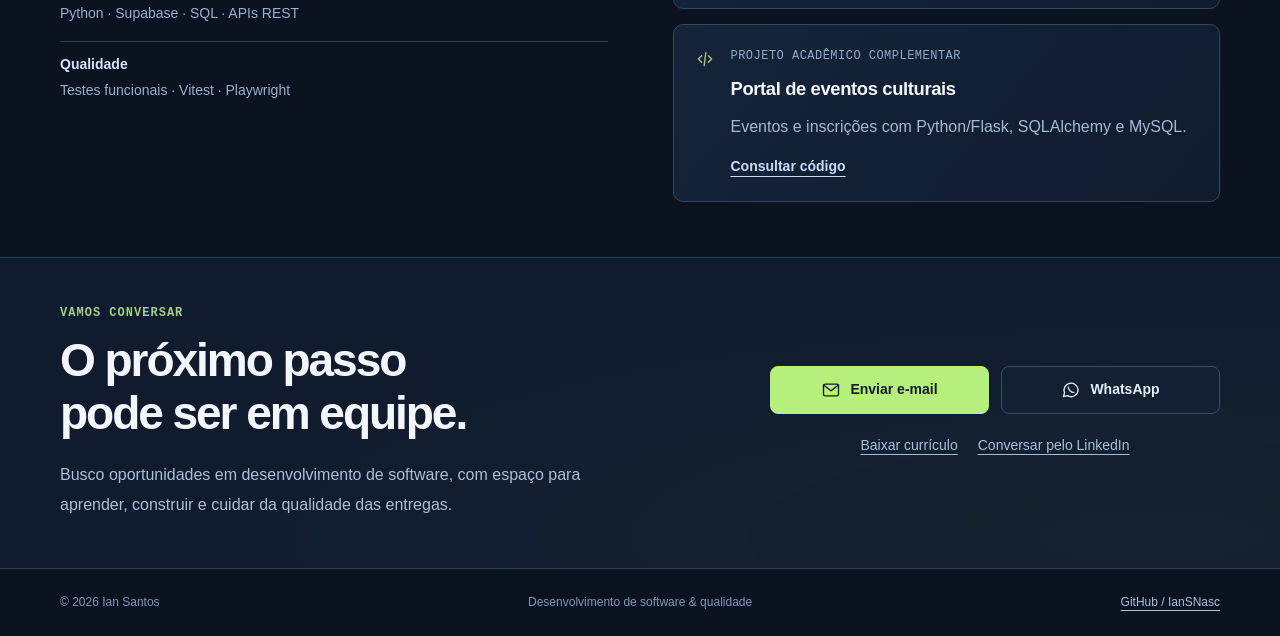
==== commit 00d9f1fd: "Apresenta gestão condominial e marketplace na descrição do projeto" ====
--- a/docs/index.html
+++ b/docs/index.html
@@ -16,7 +16,7 @@
     <div>
       <div class="project-meta"><span class="category">Gestão condominial</span><span class="project-status">Piloto em preparação</span></div>
       <h3 id="condo-name">CondoSphere</h3>
-      <p>Criei o CondoSphere para reunir os comunicados, as visitas e as reservas do condomínio em um só lugar. O morador pode autorizar uma visita pelo sistema, e o porteiro confere quem é esperado antes de registrar a entrada.</p>
+      <p>O CondoSphere é um sistema de gestão condominial com um marketplace de serviços. O piloto reúne cadastros, comunicados, visitas e reservas para síndicos, moradores e portaria. O marketplace, já desenvolvido e fora do piloto atual, permite encontrar profissionais e solicitar orçamentos para manutenção e reparos.</p>
     </div>
     <a class="button ink" href="https://condosphere.netlify.app/demo/gestao" target="_blank" rel="noopener noreferrer">Abrir demo <span aria-hidden="true">↗</span></a>
   </header>
